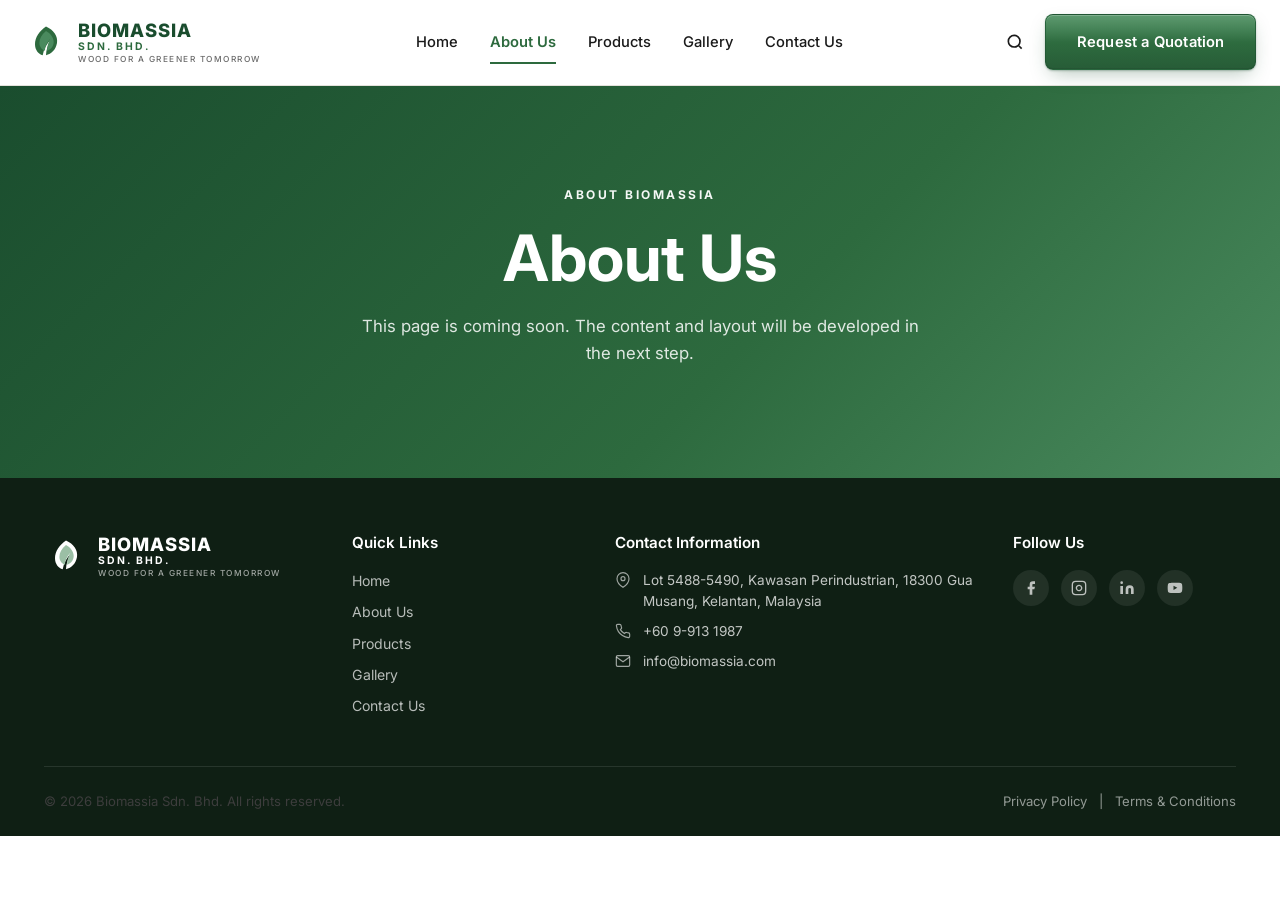
==== about.html @ c0333627 "Snapshot before Timbersol-style home page rebuild" ====
<!DOCTYPE html>
<html lang="en">
<head>
    <meta charset="UTF-8">
    <meta name="viewport" content="width=device-width, initial-scale=1.0">
    <title>About Us — Biomassia Sdn. Bhd.</title>
    <link rel="preconnect" href="https://fonts.googleapis.com">
    <link rel="preconnect" href="https://fonts.gstatic.com" crossorigin>
    <link href="https://fonts.googleapis.com/css2?family=Inter:wght@400;500;600;700&family=Caveat:wght@600;700&display=swap" rel="stylesheet">
    <link rel="stylesheet" href="css/styles.css">
</head>
<body>

    <header class="site-header" id="siteHeader">
        <div class="nav-wrap">
            <a href="index.html" class="brand" aria-label="Biomassia home">
                <span class="brand-mark" aria-hidden="true">
                    <svg viewBox="0 0 40 40" fill="none" xmlns="http://www.w3.org/2000/svg">
                        <path d="M20 6c-6 4-10 10-10 16 0 5 3 9 7 10 1-6 4-11 8-15-3 5-5 10-5 15 5-1 9-5 10-11 1-6-3-12-10-15z" fill="#2d6a3e"/>
                        <path d="M20 10c-4 3-6 7-6 11 0 3 2 6 5 7 0-4 2-8 5-11-2 3-3 7-3 11 3-1 6-4 6-8 0-4-3-8-7-10z" fill="#4a8a5e"/>
                    </svg>
                </span>
                <span class="brand-text">
                    <span class="brand-name">BIOMASSIA</span>
                    <span class="brand-sub">SDN. BHD.</span>
                    <span class="brand-tag">WOOD FOR A GREENER TOMORROW</span>
                </span>
            </a>
            <nav class="nav-menu" id="navMenu" aria-label="Primary">
                <a href="index.html" class="nav-link">Home</a>
                <a href="about.html" class="nav-link active">About Us</a>
                <a href="products.html" class="nav-link">Products</a>
                <a href="gallery.html" class="nav-link">Gallery</a>
                <a href="contact.html" class="nav-link">Contact Us</a>
            </nav>
            <div class="nav-actions">
                <button class="icon-btn" aria-label="Search">
                    <svg viewBox="0 0 24 24" fill="none" stroke="currentColor" stroke-width="2">
                        <circle cx="11" cy="11" r="7"></circle><path d="M20 20l-3.5-3.5"></path>
                    </svg>
                </button>
                <a href="contact.html" class="btn btn-primary">Request a Quotation</a>
                <button class="nav-toggle" id="navToggle" aria-label="Open menu">
                    <span></span><span></span><span></span>
                </button>
            </div>
        </div>
    </header>

    <section class="placeholder-hero">
        <div class="container">
            <span class="eyebrow light">ABOUT BIOMASSIA</span>
            <h1>About Us</h1>
            <p>This page is coming soon. The content and layout will be developed in the next step.</p>
        </div>
    </section>

    <footer class="site-footer">
        <div class="container">
            <div class="footer-grid">
                <div class="footer-brand">
                    <div class="brand">
                        <span class="brand-mark" aria-hidden="true">
                            <svg viewBox="0 0 40 40" fill="none">
                                <path d="M20 6c-6 4-10 10-10 16 0 5 3 9 7 10 1-6 4-11 8-15-3 5-5 10-5 15 5-1 9-5 10-11 1-6-3-12-10-15z" fill="#ffffff"/>
                                <path d="M20 10c-4 3-6 7-6 11 0 3 2 6 5 7 0-4 2-8 5-11-2 3-3 7-3 11 3-1 6-4 6-8 0-4-3-8-7-10z" fill="#9bbfa5"/>
                            </svg>
                        </span>
                        <span class="brand-text">
                            <span class="brand-name">BIOMASSIA</span>
                            <span class="brand-sub">SDN. BHD.</span>
                            <span class="brand-tag">WOOD FOR A GREENER TOMORROW</span>
                        </span>
                    </div>
                </div>
                <div class="footer-col">
                    <h4>Quick Links</h4>
                    <ul>
                        <li><a href="index.html">Home</a></li>
                        <li><a href="about.html">About Us</a></li>
                        <li><a href="products.html">Products</a></li>
                        <li><a href="gallery.html">Gallery</a></li>
                        <li><a href="contact.html">Contact Us</a></li>
                    </ul>
                </div>
                <div class="footer-col">
                    <h4>Contact Information</h4>
                    <ul class="contact-list">
                        <li>
                            <svg viewBox="0 0 24 24" fill="none" stroke="currentColor" stroke-width="1.75"><path d="M21 10c0 7-9 13-9 13s-9-6-9-13a9 9 0 0118 0z"/><circle cx="12" cy="10" r="3"/></svg>
                            <span>Lot 5488-5490, Kawasan Perindustrian, 18300 Gua Musang, Kelantan, Malaysia</span>
                        </li>
                        <li>
                            <svg viewBox="0 0 24 24" fill="none" stroke="currentColor" stroke-width="1.75"><path d="M22 16.92v3a2 2 0 01-2.18 2 19.79 19.79 0 01-8.63-3.07 19.5 19.5 0 01-6-6 19.79 19.79 0 01-3.07-8.67A2 2 0 014.11 2h3a2 2 0 012 1.72c.127.96.361 1.903.7 2.81a2 2 0 01-.45 2.11L8.09 9.91a16 16 0 006 6l1.27-1.27a2 2 0 012.11-.45c.907.339 1.85.573 2.81.7A2 2 0 0122 16.92z"/></svg>
                            <span>+60 9-913 1987</span>
                        </li>
                        <li>
                            <svg viewBox="0 0 24 24" fill="none" stroke="currentColor" stroke-width="1.75"><path d="M4 4h16c1.1 0 2 .9 2 2v12c0 1.1-.9 2-2 2H4c-1.1 0-2-.9-2-2V6c0-1.1.9-2 2-2z"/><polyline points="22,6 12,13 2,6"/></svg>
                            <span>info@biomassia.com</span>
                        </li>
                    </ul>
                </div>
                <div class="footer-col">
                    <h4>Follow Us</h4>
                    <div class="social-row">
                        <a href="#" class="social-link" aria-label="Facebook"><svg viewBox="0 0 24 24" fill="currentColor"><path d="M18 2h-3a5 5 0 00-5 5v3H7v4h3v8h4v-8h3l1-4h-4V7a1 1 0 011-1h3V2z"/></svg></a>
                        <a href="#" class="social-link" aria-label="Instagram"><svg viewBox="0 0 24 24" fill="none" stroke="currentColor" stroke-width="2"><rect x="2" y="2" width="20" height="20" rx="5"/><path d="M16 11.37A4 4 0 1112.63 8 4 4 0 0116 11.37z"/><line x1="17.5" y1="6.5" x2="17.51" y2="6.5"/></svg></a>
                        <a href="#" class="social-link" aria-label="LinkedIn"><svg viewBox="0 0 24 24" fill="currentColor"><path d="M16 8a6 6 0 016 6v7h-4v-7a2 2 0 00-4 0v7h-4v-7a6 6 0 016-6zM2 9h4v12H2zM4 2a2 2 0 11-.001 4.001A2 2 0 014 2z"/></svg></a>
                        <a href="#" class="social-link" aria-label="YouTube"><svg viewBox="0 0 24 24" fill="currentColor"><path d="M22.54 6.42a2.78 2.78 0 00-1.94-2C18.88 4 12 4 12 4s-6.88 0-8.6.46a2.78 2.78 0 00-1.94 2A29 29 0 001 11.75a29 29 0 00.46 5.33A2.78 2.78 0 003.4 19c1.72.46 8.6.46 8.6.46s6.88 0 8.6-.46a2.78 2.78 0 001.94-2 29 29 0 00.46-5.25 29 29 0 00-.46-5.33zM9.75 15.02V8.48l5.75 3.27-5.75 3.27z"/></svg></a>
                    </div>
                </div>
            </div>
            <div class="footer-bottom">
                <p>&copy; 2026 Biomassia Sdn. Bhd. All rights reserved.</p>
                <div class="footer-legal">
                    <a href="#">Privacy Policy</a><span>|</span><a href="#">Terms &amp; Conditions</a>
                </div>
            </div>
        </div>
    </footer>

    <script src="js/script.js"></script>
</body>
</html>
---- css/styles.css ----
/* ================================================================
   BIOMASSIA SDN. BHD. — Website Stylesheet
   Based on the approved Home Page design
   ================================================================ */

*, *::before, *::after { box-sizing: border-box; margin: 0; padding: 0; }

:root {
    --green-dark: #1a4d2e;
    --green-mid: #2d6a3e;
    --green-light: #4a8a5e;
    --green-pale: #e8f0ea;
    --footer-bg: #0f1f14;
    --text-dark: #1a1a1a;
    --text-mid: #3d3d3d;
    --text-light: #6b6b6b;
    --bg-white: #ffffff;
    --bg-cream: #faf9f5;
    --border: #e4e2dc;

    --font-sans: 'Inter', -apple-system, BlinkMacSystemFont, 'Segoe UI', Roboto, sans-serif;
    --font-script: 'Caveat', cursive;

    --shadow-sm: 0 2px 10px rgba(0, 0, 0, 0.04);
    --shadow-md: 0 10px 30px rgba(0, 0, 0, 0.08);
    --shadow-lg: 0 20px 50px rgba(0, 0, 0, 0.15);

    --radius: 6px;
    --radius-lg: 12px;

    --t: 0.28s cubic-bezier(0.4, 0, 0.2, 1);
}

html { scroll-behavior: smooth; }

body {
    font-family: var(--font-sans);
    font-size: 15.5px;
    line-height: 1.6;
    color: var(--text-dark);
    background: var(--bg-white);
    -webkit-font-smoothing: antialiased;
    -moz-osx-font-smoothing: grayscale;
}

h1, h2, h3, h4, h5, h6 { line-height: 1.2; font-weight: 700; color: var(--text-dark); }
h1 { font-size: clamp(2.5rem, 5.5vw, 4rem); }
h2 { font-size: clamp(1.85rem, 3.2vw, 2.5rem); }
h3 { font-size: 1.15rem; }
h4 { font-size: 1rem; }

p { color: var(--text-mid); }
a { color: var(--green-mid); text-decoration: none; transition: color var(--t); }
a:hover { color: var(--green-dark); }

ul { list-style: none; }

.container {
    width: 100%;
    max-width: 1240px;
    margin: 0 auto;
    padding: 0 1.5rem;
}

/* ---------- Eyebrow / small label ---------- */
.eyebrow {
    display: inline-block;
    font-size: 0.75rem;
    font-weight: 700;
    letter-spacing: 2.5px;
    text-transform: uppercase;
    color: var(--green-mid);
    margin-bottom: 1rem;
}
.eyebrow.light { color: rgba(255, 255, 255, 0.95); }

/* ---------- Buttons (Premium) ---------- */
.btn {
    position: relative;
    display: inline-flex;
    align-items: center;
    justify-content: center;
    gap: 0.55rem;
    padding: 0.95rem 1.9rem;
    border-radius: 8px;
    font-family: inherit;
    font-size: 0.92rem;
    font-weight: 600;
    letter-spacing: 0.2px;
    text-decoration: none;
    cursor: pointer;
    border: 1px solid transparent;
    white-space: nowrap;
    overflow: hidden;
    isolation: isolate;
    transition:
        transform 0.25s cubic-bezier(0.4, 0, 0.2, 1),
        box-shadow 0.25s cubic-bezier(0.4, 0, 0.2, 1),
        background 0.25s cubic-bezier(0.4, 0, 0.2, 1),
        border-color 0.25s cubic-bezier(0.4, 0, 0.2, 1),
        color 0.25s cubic-bezier(0.4, 0, 0.2, 1);
}
/* Subtle gloss overlay on top half */
.btn::before {
    content: '';
    position: absolute;
    inset: 0 0 50% 0;
    background: linear-gradient(180deg, rgba(255, 255, 255, 0.18), rgba(255, 255, 255, 0));
    pointer-events: none;
    opacity: 1;
    transition: opacity 0.25s ease;
    z-index: 0;
}
.btn > * { position: relative; z-index: 1; }

/* Primary (filled green) */
.btn-primary {
    background: linear-gradient(180deg, #3a8450 0%, #2d6a3e 55%, #275c37 100%);
    color: #fff;
    border-color: rgba(26, 77, 46, 0.5);
    box-shadow:
        0 1px 2px rgba(26, 77, 46, 0.3),
        0 8px 20px -6px rgba(26, 77, 46, 0.35),
        inset 0 1px 0 rgba(255, 255, 255, 0.22),
        inset 0 -1px 0 rgba(0, 0, 0, 0.08);
}
.btn-primary:hover {
    color: #fff;
    background: linear-gradient(180deg, #43955c 0%, #357848 55%, #2d6a3e 100%);
    transform: translateY(-2px);
    box-shadow:
        0 2px 4px rgba(26, 77, 46, 0.3),
        0 14px 28px -6px rgba(26, 77, 46, 0.45),
        inset 0 1px 0 rgba(255, 255, 255, 0.28),
        inset 0 -1px 0 rgba(0, 0, 0, 0.08);
}
.btn-primary:active {
    transform: translateY(0);
    box-shadow:
        0 1px 2px rgba(26, 77, 46, 0.3),
        0 4px 10px -2px rgba(26, 77, 46, 0.35),
        inset 0 1px 0 rgba(255, 255, 255, 0.18),
        inset 0 -1px 0 rgba(0, 0, 0, 0.1);
}

/* Outline on dark backgrounds */
.btn-outline-light {
    background: rgba(255, 255, 255, 0.06);
    color: #fff;
    border-color: rgba(255, 255, 255, 0.55);
    backdrop-filter: blur(6px);
    -webkit-backdrop-filter: blur(6px);
    box-shadow:
        0 1px 2px rgba(0, 0, 0, 0.2),
        inset 0 1px 0 rgba(255, 255, 255, 0.12);
}
.btn-outline-light::before { opacity: 0; }
.btn-outline-light:hover {
    background: #fff;
    color: var(--green-dark);
    border-color: #fff;
    transform: translateY(-2px);
    box-shadow:
        0 2px 4px rgba(0, 0, 0, 0.15),
        0 14px 28px -6px rgba(0, 0, 0, 0.3);
}
.btn-outline-light:active {
    transform: translateY(0);
    box-shadow:
        0 1px 2px rgba(0, 0, 0, 0.15),
        0 4px 10px -2px rgba(0, 0, 0, 0.2);
}

/* Crisp outline on dark imagery — fills white on hover.
   No backdrop-filter: it is costly to composite over playing video. */
.btn-line {
    background: transparent;
    color: #fff;
    border-color: rgba(255, 255, 255, 0.7);
}
.btn-line::before { opacity: 0; }
.btn-line:hover {
    background: #fff;
    color: var(--green-dark);
    border-color: #fff;
    transform: translateY(-2px);
}
.btn-line:active {
    transform: translateY(0);
}

/* Arrow modifier */
.btn-arrow span {
    display: inline-block;
    transition: transform 0.25s cubic-bezier(0.4, 0, 0.2, 1);
}
.btn-arrow:hover span { transform: translateX(4px); }

.link-arrow {
    display: inline-flex;
    align-items: center;
    gap: 0.4rem;
    color: var(--green-mid);
    font-weight: 600;
    font-size: 0.9rem;
    margin-top: 0.75rem;
}
.link-arrow span { transition: transform var(--t); }
.link-arrow:hover span { transform: translateX(3px); }

/* ================================================================
   STICKY NAVIGATION
   ================================================================ */
.site-header {
    position: sticky;
    top: 0;
    z-index: 100;
    background: #fff;
    border-bottom: 1px solid var(--border);
}
.site-header.scrolled { box-shadow: 0 4px 20px rgba(0, 0, 0, 0.06); }
.nav-wrap {
    max-width: 1340px;
    margin: 0 auto;
    padding: 0.9rem 1.5rem;
    display: flex;
    align-items: center;
    gap: 2rem;
}

/* Brand / Logo */
.brand {
    display: flex;
    align-items: center;
    gap: 0.65rem;
    text-decoration: none;
}
.brand-mark {
    width: 44px;
    height: 44px;
    display: inline-flex;
    align-items: center;
    justify-content: center;
    flex-shrink: 0;
}
.brand-mark svg { width: 100%; height: 100%; }
.brand-text {
    display: flex;
    flex-direction: column;
    line-height: 1;
}
.brand-name {
    font-weight: 800;
    font-size: 1.15rem;
    letter-spacing: 1px;
    color: var(--green-dark);
}
.brand-sub {
    font-weight: 700;
    font-size: 0.65rem;
    letter-spacing: 2px;
    color: var(--green-mid);
    margin-top: 2px;
}
.brand-tag {
    font-weight: 500;
    font-size: 0.52rem;
    letter-spacing: 1.5px;
    color: var(--text-light);
    margin-top: 3px;
    text-transform: uppercase;
}

/* Nav menu */
.nav-menu {
    display: flex;
    gap: 2rem;
    margin: 0 auto;
}
.nav-link {
    position: relative;
    color: var(--text-dark);
    font-size: 0.92rem;
    font-weight: 500;
    padding: 0.5rem 0;
    transition: color var(--t);
}
.nav-link:hover { color: var(--green-mid); }
.nav-link.active { color: var(--green-mid); font-weight: 600; }
.nav-link.active::after {
    content: '';
    position: absolute;
    left: 0; right: 0;
    bottom: -2px;
    height: 2px;
    background: var(--green-mid);
}

/* Nav actions */
.nav-actions {
    display: flex;
    align-items: center;
    gap: 0.75rem;
}
.icon-btn {
    background: none;
    border: none;
    width: 36px;
    height: 36px;
    display: inline-flex;
    align-items: center;
    justify-content: center;
    color: var(--text-dark);
    cursor: pointer;
    border-radius: 50%;
    transition: background var(--t);
}
.icon-btn svg { width: 20px; height: 20px; }
.icon-btn:hover { background: var(--bg-cream); }

.nav-toggle {
    display: none;
    flex-direction: column;
    gap: 5px;
    background: none;
    border: none;
    cursor: pointer;
    padding: 0.5rem;
}
.nav-toggle span {
    display: block;
    width: 22px;
    height: 2px;
    background: var(--text-dark);
    transition: all var(--t);
}

/* ================================================================
   OVERLAY NAV (home only)
   Transparent over the hero, turning solid once scrolled past it.
   Scoped to .home so the stub pages keep the standard white bar.
   ================================================================ */
.home .site-header {
    position: fixed;
    left: 0;
    right: 0;
    background: transparent;
    border-bottom-color: transparent;
    transition: background var(--t), border-color var(--t), box-shadow var(--t);
}
.home .site-header.scrolled {
    background: #fff;
    border-bottom-color: var(--border);
}

/* The hero's own overlay only darkens its left edge, so the nav needs its
   own scrim to stay legible over bright footage on the right. */
.home .site-header::before {
    content: '';
    position: absolute;
    inset: 0;
    background: linear-gradient(180deg, rgba(8, 20, 12, 0.62), rgba(8, 20, 12, 0));
    transition: opacity var(--t);
    pointer-events: none;
}
.home .site-header.scrolled::before { opacity: 0; }
.home .nav-wrap { position: relative; z-index: 1; }

.home .site-header:not(.scrolled) .nav-link,
.home .site-header:not(.scrolled) .icon-btn,
.home .site-header:not(.scrolled) .brand-name {
    color: #fff;
}
.home .site-header:not(.scrolled) .brand-sub { color: rgba(255, 255, 255, 0.85); }
.home .site-header:not(.scrolled) .brand-tag { color: rgba(255, 255, 255, 0.65); }
.home .site-header:not(.scrolled) .nav-link:hover { color: rgba(255, 255, 255, 0.72); }
.home .site-header:not(.scrolled) .nav-link.active::after { background: #fff; }
.home .site-header:not(.scrolled) .icon-btn:hover { background: rgba(255, 255, 255, 0.14); }
.home .site-header:not(.scrolled) .nav-toggle span { background: #fff; }

/* CSS fill beats the SVG's own fill attribute, keeping the two-tone mark */
.home .site-header:not(.scrolled) .brand-mark svg path:first-child { fill: #fff; }
.home .site-header:not(.scrolled) .brand-mark svg path:last-child  { fill: rgba(255, 255, 255, 0.55); }

/* ================================================================
   HERO
   ================================================================ */
.hero {
    position: relative;
    min-height: 560px;
    display: flex;
    align-items: center;
    overflow: hidden;
    color: #fff;
}
.hero-bg-stack {
    position: absolute;
    inset: 0;
}
.hero-bg {
    position: absolute;
    inset: 0;
    background-size: cover;
    background-position: center;
    background-repeat: no-repeat;
    opacity: 0;
    transition: opacity 0.8s ease;
}
.hero-bg.active {
    opacity: 1;
}
.hero-video {
    position: absolute;
    inset: 0;
    width: 100%;
    height: 100%;
    object-fit: cover;
    pointer-events: none;
}
.hero-overlay {
    position: absolute;
    inset: 0;
    background: linear-gradient(90deg,
        rgba(10, 25, 15, 0.72) 0%,
        rgba(10, 25, 15, 0.45) 40%,
        rgba(10, 25, 15, 0.15) 80%,
        rgba(10, 25, 15, 0.05) 100%);
}
.hero-inner {
    position: relative;
    z-index: 2;
    max-width: 1240px;
    margin: 0 auto;
    padding: 4.5rem 1.5rem 5rem;
    width: 100%;
}

/* Taller, full-bleed hero now that the nav floats over it */
.home .hero { min-height: 88vh; }
.home .hero-inner { padding-top: 8rem; }

/* Slide stack */
.hero-slides {
    position: relative;
    min-height: 380px;
}
.hero-slide {
    position: absolute;
    top: 0;
    left: 0;
    width: 100%;
    opacity: 0;
    visibility: hidden;
    transform: translateY(10px);
    transition: opacity 0.55s ease, transform 0.55s ease, visibility 0s linear 0.55s;
    pointer-events: none;
}
.hero-slide.active {
    opacity: 1;
    visibility: visible;
    transform: translateY(0);
    transition: opacity 0.55s ease, transform 0.55s ease, visibility 0s;
    pointer-events: auto;
}

.hero-title {
    color: #fff;
    font-weight: 700;
    margin: 0.5rem 0 1.25rem;
    letter-spacing: -0.5px;
}
.hero-sub {
    font-size: 1.05rem;
    color: rgba(255, 255, 255, 0.9);
    max-width: 480px;
    margin-bottom: 2rem;
    line-height: 1.5;
}
.hero-dots {
    position: relative;
    z-index: 3;
    display: flex;
    gap: 0.5rem;
    margin-top: 2rem;
}
.hero-dots .dot {
    width: 24px;
    height: 4px;
    border: none;
    background: rgba(255, 255, 255, 0.4);
    border-radius: 2px;
    cursor: pointer;
    transition: background var(--t), width var(--t);
    padding: 0;
}
.hero-dots .dot:hover { background: rgba(255, 255, 255, 0.7); }
.hero-dots .dot.active { background: #fff; width: 32px; }

/* ================================================================
   VISION / MISSION / VALUES
   ================================================================ */
.vmv-section {
    padding: 4.5rem 0 4.5rem;
    background: #fff;
    overflow: hidden; /* contains the reveal-right transform before it settles */
}
.vmv-head {
    max-width: 860px;
    margin: 0 auto 3rem;
    text-align: center;
}
.eyebrow-dot::before {
    content: '';
    display: inline-block;
    width: 7px;
    height: 7px;
    border-radius: 50%;
    background: var(--green-mid);
    margin-right: 0.55rem;
    vertical-align: middle;
}
.vmv-head h2 {
    font-size: clamp(1.1rem, 1.9vw, 1.5rem);
    line-height: 1.45;
}
/* Second clause carries the same size but drops back in weight and colour */
.vmv-head h2 span {
    font-weight: 500;
    color: var(--text-light);
}

.vmv-body {
    display: grid;
    grid-template-columns: 1fr 1fr;
    gap: 3.5rem;
    align-items: center;
}

.vmv-visual { position: relative; }
.vmv-photo {
    aspect-ratio: 4 / 3;
    border-radius: 16px;
    background-image: url('../images/PartnerHero.webp');
    /* Source is a 3:1 panorama; `cover` in a 4:3 frame shows its full height,
       leaving the subjects small and the floor under the callout. Zooming past
       cover crops the dead floor and brings the group up. */
    background-size: auto 138%;
    background-position: 47% 20%;
    background-repeat: no-repeat;
}
.vmv-callout {
    position: absolute;
    left: 1.5rem;
    bottom: 1.5rem;
    width: 62%;
    background: #fff;
    border-radius: 12px;
    padding: 1.1rem 1.3rem;
    box-shadow: var(--shadow-md);
}
.vmv-callout h4 {
    font-size: 0.95rem;
    font-weight: 700;
    letter-spacing: 0.4px;
    text-transform: uppercase;
    margin-bottom: 0.35rem;
}
.vmv-callout p {
    font-size: 0.85rem;
    color: var(--text-light);
    line-height: 1.55;
    margin: 0;
}

.vmv-block {
    border-left: 3px solid var(--green-mid);
    padding-left: 1.25rem;
    margin-bottom: 1.75rem;
}
.vmv-block h3 {
    font-size: 0.95rem;
    font-weight: 700;
    letter-spacing: 0.6px;
    text-transform: uppercase;
    margin-bottom: 0.5rem;
}
.vmv-block p {
    font-size: 0.92rem;
    color: var(--text-light);
    line-height: 1.65;
    margin: 0;
}

.vmv-checks {
    display: grid;
    gap: 0.85rem;
    margin: 1.75rem 0 2rem;
}
.vmv-checks li {
    display: flex;
    align-items: center;
    gap: 0.75rem;
    font-size: 0.95rem;
    color: var(--text-mid);
}
.vmv-checks svg {
    width: 20px;
    height: 20px;
    flex-shrink: 0;
    color: var(--green-mid);
}

/* ================================================================
   INDUSTRY PRESENCE (horizontal carousel)
   Markup currently unused — retained so the section can be dropped
   back in elsewhere without rebuilding it.
   ================================================================ */
.industry-section {
    padding: 3.5rem 0 3rem;
    background: var(--bg-cream);
}
.industry-head {
    display: flex;
    align-items: flex-start;
    gap: 3rem;
    margin-bottom: 2.25rem;
}
.industry-head h2 {
    display: flex;
    align-items: center;
    gap: 1rem;
    flex-shrink: 0;
}
.industry-head h2::before {
    content: '';
    width: 42px;
    height: 3px;
    background: var(--green-mid);
    flex-shrink: 0;
}
.industry-head p {
    font-size: 0.95rem;
    line-height: 1.6;
    max-width: 380px;
    padding-top: 0.4rem;
}

.industry-track {
    display: flex;
    gap: 1.25rem;
    overflow-x: auto;
    scroll-snap-type: x proximity;
    scroll-behavior: smooth;
    scrollbar-width: none;
    -ms-overflow-style: none;
    padding-bottom: 0.25rem;
}
.industry-track::-webkit-scrollbar { display: none; }

.icard {
    position: relative;
    flex: 0 0 calc((100% - 3 * 1.25rem) / 4);
    aspect-ratio: 9 / 10;
    border-radius: 16px;
    overflow: hidden;
    scroll-snap-align: start;
    text-decoration: none;
    background-size: cover;
    background-position: center;
    background-repeat: no-repeat;
}
/* Scrim keeps the label readable whatever the photo does underneath */
.icard::after {
    content: '';
    position: absolute;
    inset: auto 0 0 0;
    height: 45%;
    background: linear-gradient(180deg, rgba(10, 25, 15, 0), rgba(10, 25, 15, 0.82));
}
.icard-label {
    position: absolute;
    left: 1rem;
    right: 1rem;
    bottom: 1.35rem;
    z-index: 1;
    text-align: center;
    color: #fff;
    font-size: 1.05rem;
    font-weight: 700;
    letter-spacing: -0.2px;
}
.icard img { display: none; }
.icard::before {
    content: '';
    position: absolute;
    inset: 0;
    background: rgba(10, 25, 15, 0);
    transition: background var(--t);
    z-index: 1;
}
.icard:hover::before { background: rgba(10, 25, 15, 0.18); }

.industry-nav {
    display: flex;
    justify-content: flex-end;
    gap: 0.6rem;
    margin-top: 1.5rem;
}
.inav-btn {
    width: 46px;
    height: 42px;
    display: inline-flex;
    align-items: center;
    justify-content: center;
    border: none;
    border-radius: var(--radius);
    background: var(--green-mid);
    color: #fff;
    cursor: pointer;
    transition: background var(--t), opacity var(--t);
}
.inav-btn svg { width: 20px; height: 20px; }
.inav-btn:hover:not(:disabled) { background: var(--green-dark); }
.inav-btn:disabled {
    background: #dcdad3;
    color: var(--text-light);
    cursor: default;
}

/* ================================================================
   PRODUCTS
   ================================================================ */
.products-section {
    padding: 4rem 0 5rem;
    background: #fff;
}
.products-head {
    max-width: 620px;
    margin-bottom: 2.75rem;
}
.products-head h2 { margin-bottom: 1rem; }
.products-head p {
    font-size: 0.95rem;
    line-height: 1.7;
}

.product-grid {
    display: grid;
    grid-template-columns: repeat(3, 1fr);
    gap: 1.25rem;
}
.pcard {
    display: flex;
    flex-direction: column;
    min-height: 310px;
    background: var(--bg-cream);
    border-radius: var(--radius-lg);
    overflow: hidden;
    text-decoration: none;
    transition: transform var(--t), box-shadow var(--t);
}
.pcard:hover {
    transform: translateY(-4px);
    box-shadow: var(--shadow-md);
}
.pcard-media {
    flex: 1;
    background-size: cover;
    background-position: center;
    background-repeat: no-repeat;
}
.pcard-label {
    padding: 1.15rem 1.35rem;
    font-size: 1.05rem;
    font-weight: 600;
    color: var(--text-dark);
}

.pcard-plywood .pcard-media { background-image: url('../images/plywood.webp'); }
.pcard-timber  .pcard-media { background-image: url('../images/timber.webp'); }
.pcard-pellets .pcard-media { background-image: url('../images/pellets.webp'); }

/* Awaiting photography — flat tint reads as deliberate beside the photo tiles */
.pcard-tint { background: var(--green-pale); }
.pcard-tint .pcard-media {
    display: flex;
    align-items: center;
    justify-content: center;
    color: var(--green-mid);
    opacity: 0.7;
}
.pcard-tint .pcard-media svg { width: 54px; height: 54px; }

.pcard-cta {
    position: relative;
    background: var(--green-mid);
}
.pcard-cta .pcard-label { color: #fff; }
.pcard-cta .pcard-arrow {
    position: absolute;
    top: 1.35rem;
    right: 1.35rem;
    width: 30px;
    height: 30px;
    color: #fff;
    transition: transform var(--t);
}
.pcard-cta:hover { background: var(--green-dark); }
.pcard-cta:hover .pcard-arrow { transform: translate(4px, -4px); }

/* ================================================================
   ABOUT
   ================================================================ */
.about-section {
    background: var(--bg-white);
    overflow: hidden;
}
.about-grid {
    display: grid;
    grid-template-columns: 1fr 1.2fr;
    min-height: 480px;
}
.about-image {
    position: relative;
    overflow: hidden;
    min-height: 440px;
}
.about-image-bg {
    position: absolute;
    inset: 0;
    background-image: url('../images/plantationview.jpg');
    background-size: cover;
    background-position: center;
    background-repeat: no-repeat;
}
.about-image-overlay {
    position: absolute;
    inset: 0;
    background:
        linear-gradient(180deg, rgba(10, 30, 15, 0) 40%, rgba(10, 30, 15, 0.65) 100%),
        linear-gradient(135deg, rgba(10, 30, 15, 0.15) 0%, transparent 50%);
}
.about-script {
    position: absolute;
    bottom: 2rem;
    left: 2rem;
    right: 2rem;
    display: flex;
    flex-direction: column;
    gap: 0.25rem;
    z-index: 2;
    font-family: var(--font-script);
    color: #fff;
    text-shadow: 0 2px 10px rgba(0, 0, 0, 0.4);
}
.about-script span {
    font-size: clamp(1.6rem, 3vw, 2.3rem);
    font-weight: 600;
    line-height: 1.1;
}

.about-content {
    position: relative;
    padding: 4rem 3rem 4rem 4rem;
    display: flex;
    flex-direction: column;
    justify-content: center;
    overflow: hidden;
    isolation: isolate;
}
.about-content::before {
    content: '';
    position: absolute;
    top: 50%;
    right: -80px;
    width: 520px;
    height: 620px;
    transform: translateY(-50%);
    background-image: url('../images/leaf-decor.svg');
    background-size: contain;
    background-position: center right;
    background-repeat: no-repeat;
    pointer-events: none;
    z-index: -1;
}
.about-content h2 { margin-bottom: 1.25rem; }
.about-content > p {
    font-size: 0.95rem;
    line-height: 1.7;
    margin-bottom: 1.75rem;
    max-width: 540px;
}
.about-content .btn { align-self: flex-start; }

.about-pillars {
    display: flex;
    flex-direction: column;
    gap: 1.5rem;
    margin-top: 2.5rem;
    max-width: 540px;
}
.pillar {
    display: flex;
    gap: 1rem;
    align-items: flex-start;
}
.pillar-icon {
    width: 32px;
    height: 32px;
    flex-shrink: 0;
    margin-top: 2px;
}
.pillar-icon svg { width: 100%; height: 100%; }
.pillar h4 {
    font-size: 1rem;
    font-weight: 700;
    margin-bottom: 0.25rem;
}
.pillar p {
    font-size: 0.85rem;
    color: var(--text-light);
    line-height: 1.5;
    margin: 0;
}

/* ================================================================
   SUSTAINABILITY
   ================================================================ */
.sustain-section {
    position: relative;
    padding: 5rem 0;
    color: #fff;
    overflow: hidden;
}
.sustain-bg {
    position: absolute;
    inset: 0;
    background:
        linear-gradient(135deg, #1a3a20 0%, #2d5a3a 45%, #1f4a2a 100%);
}
.sustain-bg::before {
    content: '';
    position: absolute;
    inset: 0;
    background:
        radial-gradient(ellipse at 50% 70%, rgba(100, 180, 110, 0.3) 0%, transparent 55%),
        repeating-linear-gradient(45deg,
            rgba(30, 70, 40, 0.3) 0 20px,
            rgba(20, 50, 28, 0.4) 20px 60px);
    opacity: 0.9;
}
.sustain-overlay {
    position: absolute;
    inset: 0;
    background: linear-gradient(90deg, rgba(10, 30, 15, 0.65) 0%, rgba(10, 30, 15, 0.3) 100%);
}
.sustain-inner {
    position: relative;
    z-index: 2;
    display: grid;
    grid-template-columns: 1.5fr 1fr;
    gap: 3rem;
    align-items: center;
}
.sustain-text h2 { color: #fff; margin-bottom: 1rem; }
.sustain-text p {
    color: rgba(255, 255, 255, 0.9);
    margin-bottom: 1.75rem;
    max-width: 560px;
    font-size: 0.98rem;
    line-height: 1.6;
}
.sustain-pillars {
    display: grid;
    grid-template-columns: repeat(3, 1fr);
    gap: 1.5rem;
    text-align: center;
}
.sustain-item {
    display: flex;
    flex-direction: column;
    align-items: center;
    gap: 0.6rem;
}
.sustain-icon {
    width: 48px;
    height: 48px;
}
.sustain-icon svg { width: 100%; height: 100%; }
.sustain-item h4 {
    font-size: 0.9rem;
    font-weight: 600;
    color: #fff;
    line-height: 1.25;
}

/* ================================================================
   STATS
   ================================================================ */
.stats-section {
    padding: 3rem 0;
    background: var(--bg-cream);
}
.stats-grid {
    display: grid;
    grid-template-columns: repeat(4, 1fr);
    gap: 1rem;
}
.stat {
    display: flex;
    flex-direction: column;
    align-items: center;
    text-align: center;
    padding: 1rem;
    position: relative;
}
.stat:not(:last-child)::after {
    content: '';
    position: absolute;
    right: 0;
    top: 20%;
    bottom: 20%;
    width: 1px;
    background: var(--border);
}
.stat-icon {
    width: 40px;
    height: 40px;
    margin-bottom: 0.75rem;
}
.stat-icon svg { width: 100%; height: 100%; }
.stat-number {
    font-size: 1.5rem;
    font-weight: 700;
    color: var(--green-dark);
    line-height: 1;
    margin-bottom: 0.35rem;
}
.stat-label {
    font-size: 0.85rem;
    color: var(--text-light);
}

/* ================================================================
   CTA (WORK WITH US)
   ================================================================ */
.cta-section {
    position: relative;
    padding: 4rem 0;
    color: #fff;
    overflow: hidden;
}
.cta-bg {
    position: absolute;
    inset: 0;
    background:
        linear-gradient(135deg, #3d2817 0%, #5a3a20 50%, #4a2f1c 100%);
}
.cta-bg::before {
    content: '';
    position: absolute;
    inset: 0;
    background:
        radial-gradient(circle at 15% 50%, #8b5e35 0%, transparent 25%),
        radial-gradient(circle at 50% 50%, #a07040 0%, transparent 22%),
        radial-gradient(circle at 85% 50%, #6d4a28 0%, transparent 23%),
        radial-gradient(circle at 30% 30%, #7a4f30 0%, transparent 20%),
        radial-gradient(circle at 70% 70%, #946640 0%, transparent 21%);
    background-size: 180px 180px, 160px 160px, 170px 170px, 150px 150px, 155px 155px;
}
.cta-overlay {
    position: absolute;
    inset: 0;
    background: linear-gradient(90deg, rgba(10, 15, 10, 0.72) 0%, rgba(10, 15, 10, 0.5) 100%);
}
.cta-inner {
    position: relative;
    z-index: 2;
    display: grid;
    grid-template-columns: 1.6fr 1fr;
    gap: 3rem;
    align-items: center;
}
.cta-text h2 { color: #fff; margin-bottom: 0.75rem; }
.cta-text p {
    color: rgba(255, 255, 255, 0.85);
    font-size: 0.95rem;
    line-height: 1.6;
}
.cta-actions {
    display: flex;
    flex-direction: column;
    gap: 0.75rem;
    align-items: stretch;
}
.cta-actions .btn { justify-content: center; }

/* ================================================================
   FOOTER
   ================================================================ */
.site-footer {
    background: var(--footer-bg);
    color: rgba(255, 255, 255, 0.75);
    padding: 3.5rem 0 1.5rem;
    font-size: 0.9rem;
}
.footer-grid {
    display: grid;
    grid-template-columns: 1.2fr 1fr 1.6fr 1fr;
    gap: 2.5rem;
    margin-bottom: 2.5rem;
}
.site-footer .brand-name,
.site-footer .brand-sub { color: #fff; }
.site-footer .brand-tag { color: rgba(255, 255, 255, 0.6); }

.footer-col h4 {
    color: #fff;
    font-size: 0.95rem;
    font-weight: 600;
    margin-bottom: 1.1rem;
}
.footer-col ul li {
    margin-bottom: 0.6rem;
    line-height: 1.5;
}
.footer-col a {
    color: rgba(255, 255, 255, 0.7);
    font-size: 0.88rem;
    transition: color var(--t);
}
.footer-col a:hover { color: #fff; }

.contact-list li {
    display: flex;
    gap: 0.7rem;
    align-items: flex-start;
    margin-bottom: 0.8rem;
    font-size: 0.85rem;
    color: rgba(255, 255, 255, 0.75);
    line-height: 1.5;
}
.contact-list svg {
    width: 16px;
    height: 16px;
    flex-shrink: 0;
    margin-top: 2px;
    color: rgba(255, 255, 255, 0.6);
}

.social-row {
    display: flex;
    gap: 0.75rem;
}
.social-link {
    width: 36px;
    height: 36px;
    display: inline-flex;
    align-items: center;
    justify-content: center;
    background: rgba(255, 255, 255, 0.08);
    color: rgba(255, 255, 255, 0.85);
    border-radius: 50%;
    transition: all var(--t);
}
.social-link svg { width: 16px; height: 16px; }
.social-link:hover {
    background: var(--green-mid);
    color: #fff;
    transform: translateY(-2px);
}

.footer-bottom {
    display: flex;
    justify-content: space-between;
    align-items: center;
    padding-top: 1.5rem;
    border-top: 1px solid rgba(255, 255, 255, 0.1);
    font-size: 0.82rem;
    color: rgba(255, 255, 255, 0.55);
}
.footer-legal {
    display: flex;
    gap: 0.75rem;
    align-items: center;
}
.footer-legal a { color: rgba(255, 255, 255, 0.55); font-size: 0.82rem; }
.footer-legal a:hover { color: #fff; }

/* ================================================================
   PLACEHOLDER PAGE HERO (for pages not yet developed)
   ================================================================ */
.placeholder-hero {
    position: relative;
    padding: 6rem 0 7rem;
    text-align: center;
    color: #fff;
    background: linear-gradient(135deg, var(--green-dark) 0%, var(--green-mid) 60%, var(--green-light) 100%);
}
.placeholder-hero h1 {
    color: #fff;
    margin-bottom: 1rem;
}
.placeholder-hero p {
    color: rgba(255, 255, 255, 0.85);
    max-width: 560px;
    margin: 0 auto;
    font-size: 1.05rem;
}

/* ================================================================
   SCROLL REVEAL
   Base state applies only when .js-reveal is on <html>, so the page
   stays fully visible if JavaScript never runs.
   ================================================================ */
.js-reveal .reveal,
.js-reveal .reveal-stagger > * {
    opacity: 0;
    transform: translateY(26px);
    transition:
        opacity 0.7s cubic-bezier(0.22, 0.61, 0.36, 1),
        transform 0.7s cubic-bezier(0.22, 0.61, 0.36, 1);
}

.js-reveal .reveal-left  { transform: translateX(-30px); }
.js-reveal .reveal-right { transform: translateX(30px); }

.js-reveal .reveal.is-visible,
.js-reveal .reveal-stagger.is-visible > * {
    opacity: 1;
    transform: none;
}

.js-reveal .reveal-stagger.is-visible > *:nth-child(1) { transition-delay: 0s; }
.js-reveal .reveal-stagger.is-visible > *:nth-child(2) { transition-delay: 0.09s; }
.js-reveal .reveal-stagger.is-visible > *:nth-child(3) { transition-delay: 0.18s; }
.js-reveal .reveal-stagger.is-visible > *:nth-child(4) { transition-delay: 0.27s; }
.js-reveal .reveal-stagger.is-visible > *:nth-child(5) { transition-delay: 0.36s; }
.js-reveal .reveal-stagger.is-visible > *:nth-child(6) { transition-delay: 0.45s; }

@media (prefers-reduced-motion: reduce) {
    .js-reveal .reveal,
    .js-reveal .reveal-stagger > * {
        opacity: 1;
        transform: none;
        transition: none;
    }
}

/* ================================================================
   RESPONSIVE
   ================================================================ */
@media (max-width: 1100px) {
    .nav-menu { gap: 1.4rem; }
    .brand-tag { display: none; }
}

@media (max-width: 968px) {
    .nav-menu {
        position: fixed;
        top: 72px;
        left: 0;
        right: 0;
        background: #fff;
        flex-direction: column;
        gap: 0;
        padding: 1rem 1.5rem;
        box-shadow: var(--shadow-md);
        border-top: 1px solid var(--border);
        transform: translateY(-150%);
        transition: transform var(--t);
    }
    .nav-menu.active { transform: translateY(0); }

    /* The dropdown has its own white panel, so the overlay nav's white
       link colour would render the items invisible against it. */
    .home .site-header:not(.scrolled) .nav-menu .nav-link { color: var(--text-dark); }
    .home .site-header:not(.scrolled) .nav-menu .nav-link:hover { color: var(--green-mid); }
    .home .site-header:not(.scrolled) .nav-menu .nav-link.active { color: var(--green-mid); }

    .nav-link { padding: 0.85rem 0; border-bottom: 1px solid var(--border); }
    .nav-link:last-child { border-bottom: none; }
    .nav-link.active::after { display: none; }
    .nav-toggle { display: flex; }
    .nav-actions .btn { display: none; }

    .vmv-body { grid-template-columns: 1fr; gap: 2.5rem; }
    /* 62% is too narrow for the copy once the photo is single-column */
    .vmv-callout { width: auto; right: 1.5rem; }

    .industry-head { flex-direction: column; gap: 0.9rem; }
    .industry-head p { padding-top: 0; max-width: 100%; }
    .icard { flex-basis: calc((100% - 1.25rem) / 2); }

    .product-grid { grid-template-columns: repeat(2, 1fr); }
    .products-head p { max-width: 100%; }

    .about-grid { grid-template-columns: 1fr; }
    .about-image { min-height: 320px; }
    .about-content { padding: 3rem 1.5rem; }

    .sustain-inner,
    .cta-inner { grid-template-columns: 1fr; gap: 2.5rem; text-align: left; }
    .cta-actions { flex-direction: row; flex-wrap: wrap; }

    .stats-grid { grid-template-columns: 1fr 1fr; gap: 2rem 0; }
    .stat:nth-child(2)::after { display: none; }

    .footer-grid { grid-template-columns: 1fr 1fr; gap: 2.5rem 1.5rem; }
    .footer-bottom { flex-direction: column; gap: 0.75rem; text-align: center; }
}

@media (max-width: 560px) {
    .nav-wrap { padding: 0.75rem 1rem; gap: 1rem; }
    .brand-sub { display: none; }
    .brand-name { font-size: 1rem; }

    .hero { min-height: 480px; }
    .hero-inner { padding: 3rem 1.5rem; }

    .icard { flex-basis: 78%; }

    .product-grid { grid-template-columns: 1fr; }

    .stats-grid { grid-template-columns: 1fr; }
    .stat::after { display: none !important; }

    .footer-grid { grid-template-columns: 1fr; }

    .cta-actions { flex-direction: column; }
    .cta-actions .btn { width: 100%; }
}
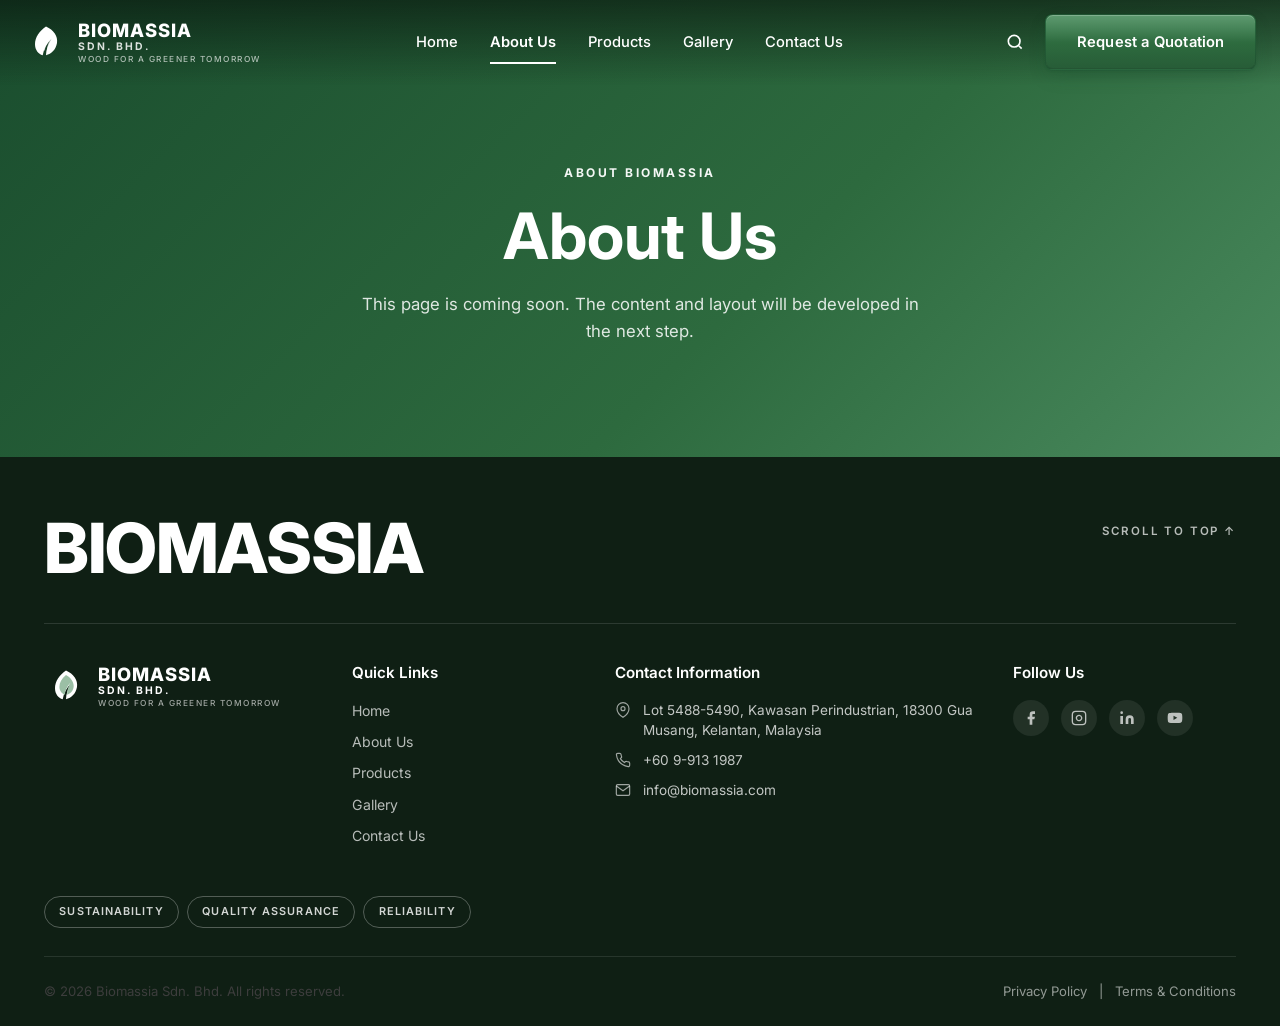
==== commit e36f2f7e: "Finalize landing page; apply overlay nav and footer band site-wide Co-Authored-By: Claude Opus 4.7 <" ====
--- a/about.html
+++ b/about.html
@@ -9,7 +9,7 @@
     <link href="https://fonts.googleapis.com/css2?family=Inter:wght@400;500;600;700&family=Caveat:wght@600;700&display=swap" rel="stylesheet">
     <link rel="stylesheet" href="css/styles.css">
 </head>
-<body>
+<body id="top">
 
     <header class="site-header" id="siteHeader">
         <div class="nav-wrap">
@@ -57,6 +57,11 @@
 
     <footer class="site-footer">
         <div class="container">
+            <div class="footer-display">
+                <span class="display-xl">Biomassia</span>
+                <a href="#top" class="scroll-top">Scroll to top ↑</a>
+            </div>
+
             <div class="footer-grid">
                 <div class="footer-brand">
                     <div class="brand">
@@ -110,6 +115,12 @@
                     </div>
                 </div>
             </div>
+            <div class="pill-row footer-pills">
+                <span class="pill">Sustainability</span>
+                <span class="pill">Quality Assurance</span>
+                <span class="pill">Reliability</span>
+            </div>
+
             <div class="footer-bottom">
                 <p>&copy; 2026 Biomassia Sdn. Bhd. All rights reserved.</p>
                 <div class="footer-legal">
--- a/css/styles.css
+++ b/css/styles.css
@@ -73,6 +73,78 @@
     margin-bottom: 1rem;
 }
 .eyebrow.light { color: rgba(255, 255, 255, 0.95); }
+
+/* ---------- Editorial display type ---------- */
+.display-xl {
+    font-size: clamp(2rem, 5.4vw, 4.4rem);
+    font-weight: 800;
+    line-height: 1.02;
+    letter-spacing: -0.02em;
+    text-transform: uppercase;
+}
+.display-lg {
+    font-size: clamp(1.6rem, 3.4vw, 2.9rem);
+    font-weight: 800;
+    line-height: 1.1;
+    letter-spacing: -0.015em;
+    text-transform: uppercase;
+}
+.kicker {
+    display: block;
+    font-size: 0.72rem;
+    font-weight: 600;
+    letter-spacing: 0.18em;
+    text-transform: uppercase;
+    color: var(--text-light);
+    margin-bottom: 1.25rem;
+}
+.kicker.light { color: rgba(255, 255, 255, 0.65); }
+
+/* ---------- Outlined pill tags ---------- */
+.pill-row {
+    display: flex;
+    flex-wrap: wrap;
+    align-items: center;
+    gap: 0.5rem;
+}
+.pill {
+    display: inline-flex;
+    align-items: center;
+    gap: 0.4rem;
+    padding: 0.4rem 0.9rem;
+    border: 1px solid rgba(255, 255, 255, 0.45);
+    border-radius: 999px;
+    font-size: 0.68rem;
+    font-weight: 600;
+    letter-spacing: 0.1em;
+    text-transform: uppercase;
+    color: #fff;
+    white-space: nowrap;
+}
+.pill-dark {
+    border-color: rgba(26, 77, 46, 0.3);
+    color: var(--green-dark);
+}
+
+/* ---------- Oversized text link ---------- */
+.big-link {
+    display: inline-flex;
+    align-items: center;
+    gap: 0.75rem;
+    font-size: clamp(1.3rem, 2.6vw, 2.1rem);
+    font-weight: 800;
+    letter-spacing: -0.015em;
+    text-transform: uppercase;
+    color: var(--green-dark);
+    line-height: 1.1;
+}
+.big-link svg {
+    width: 0.9em;
+    height: 0.9em;
+    transition: transform var(--t);
+}
+.big-link:hover { color: var(--green-mid); }
+.big-link:hover svg { transform: translate(5px, -5px); }
 
 /* ---------- Buttons (Premium) ---------- */
 .btn {
@@ -340,7 +412,7 @@
    Transparent over the hero, turning solid once scrolled past it.
    Scoped to .home so the stub pages keep the standard white bar.
    ================================================================ */
-.home .site-header {
+.site-header {
     position: fixed;
     left: 0;
     right: 0;
@@ -348,14 +420,14 @@
     border-bottom-color: transparent;
     transition: background var(--t), border-color var(--t), box-shadow var(--t);
 }
-.home .site-header.scrolled {
+.site-header.scrolled {
     background: #fff;
     border-bottom-color: var(--border);
 }
 
 /* The hero's own overlay only darkens its left edge, so the nav needs its
    own scrim to stay legible over bright footage on the right. */
-.home .site-header::before {
+.site-header::before {
     content: '';
     position: absolute;
     inset: 0;
@@ -363,24 +435,24 @@
     transition: opacity var(--t);
     pointer-events: none;
 }
-.home .site-header.scrolled::before { opacity: 0; }
-.home .nav-wrap { position: relative; z-index: 1; }
-
-.home .site-header:not(.scrolled) .nav-link,
-.home .site-header:not(.scrolled) .icon-btn,
-.home .site-header:not(.scrolled) .brand-name {
-    color: #fff;
-}
-.home .site-header:not(.scrolled) .brand-sub { color: rgba(255, 255, 255, 0.85); }
-.home .site-header:not(.scrolled) .brand-tag { color: rgba(255, 255, 255, 0.65); }
-.home .site-header:not(.scrolled) .nav-link:hover { color: rgba(255, 255, 255, 0.72); }
-.home .site-header:not(.scrolled) .nav-link.active::after { background: #fff; }
-.home .site-header:not(.scrolled) .icon-btn:hover { background: rgba(255, 255, 255, 0.14); }
-.home .site-header:not(.scrolled) .nav-toggle span { background: #fff; }
+.site-header.scrolled::before { opacity: 0; }
+.nav-wrap { position: relative; z-index: 1; }
+
+.site-header:not(.scrolled) .nav-link,
+.site-header:not(.scrolled) .icon-btn,
+.site-header:not(.scrolled) .brand-name {
+    color: #fff;
+}
+.site-header:not(.scrolled) .brand-sub { color: rgba(255, 255, 255, 0.85); }
+.site-header:not(.scrolled) .brand-tag { color: rgba(255, 255, 255, 0.65); }
+.site-header:not(.scrolled) .nav-link:hover { color: rgba(255, 255, 255, 0.72); }
+.site-header:not(.scrolled) .nav-link.active::after { background: #fff; }
+.site-header:not(.scrolled) .icon-btn:hover { background: rgba(255, 255, 255, 0.14); }
+.site-header:not(.scrolled) .nav-toggle span { background: #fff; }
 
 /* CSS fill beats the SVG's own fill attribute, keeping the two-tone mark */
-.home .site-header:not(.scrolled) .brand-mark svg path:first-child { fill: #fff; }
-.home .site-header:not(.scrolled) .brand-mark svg path:last-child  { fill: rgba(255, 255, 255, 0.55); }
+.site-header:not(.scrolled) .brand-mark svg path:first-child { fill: #fff; }
+.site-header:not(.scrolled) .brand-mark svg path:last-child  { fill: rgba(255, 255, 255, 0.55); }
 
 /* ================================================================
    HERO
@@ -465,9 +537,58 @@
 
 .hero-title {
     color: #fff;
-    font-weight: 700;
+    font-size: clamp(2.1rem, 5.6vw, 4.6rem);
+    font-weight: 800;
+    line-height: 1.02;
+    letter-spacing: -0.02em;
+    text-transform: uppercase;
     margin: 0.5rem 0 1.25rem;
-    letter-spacing: -0.5px;
+}
+.hero-tags { margin-top: 2rem; }
+
+/* Each headline line sits in its own mask so it can slide up from behind it.
+   The padding/margin pair stops the mask clipping descenders. */
+.hero-title .line {
+    display: block;
+    overflow: hidden;
+    padding-bottom: 0.06em;
+    margin-bottom: -0.06em;
+}
+.hero-title .line > span { display: block; }
+
+/* ---------- Hero entrance (on load) ----------
+   `backwards` fill means each element holds its start state during its delay
+   and returns to its natural state afterwards, so nothing is left overridden.
+   The .hero-anim class is removed once the sequence finishes, otherwise the
+   carousel would replay the entrance on every slide change. */
+@keyframes heroLineUp { from { transform: translateY(105%); } }
+@keyframes heroFadeUp { from { opacity: 0; transform: translateY(18px); } }
+@keyframes heroMediaIn { from { transform: scale(1.07); } }
+
+@media (prefers-reduced-motion: no-preference) {
+    .hero-anim .hero-bg.active {
+        animation: heroMediaIn 1.9s cubic-bezier(0.22, 0.61, 0.36, 1) backwards;
+    }
+    .hero-anim .hero-slide.active .eyebrow {
+        animation: heroFadeUp 0.7s ease-out 0.05s backwards;
+    }
+    .hero-anim .hero-slide.active .hero-title .line > span {
+        animation: heroLineUp 0.95s cubic-bezier(0.22, 0.61, 0.36, 1) backwards;
+    }
+    .hero-anim .hero-slide.active .hero-title .line:nth-child(1) > span { animation-delay: 0.18s; }
+    .hero-anim .hero-slide.active .hero-title .line:nth-child(2) > span { animation-delay: 0.30s; }
+    .hero-anim .hero-slide.active .hero-sub {
+        animation: heroFadeUp 0.7s ease-out 0.5s backwards;
+    }
+    .hero-anim .hero-slide.active .btn {
+        animation: heroFadeUp 0.7s ease-out 0.62s backwards;
+    }
+    .hero-anim .hero-tags .pill { animation: heroFadeUp 0.6s ease-out backwards; }
+    .hero-anim .hero-tags .pill:nth-child(1) { animation-delay: 0.74s; }
+    .hero-anim .hero-tags .pill:nth-child(2) { animation-delay: 0.82s; }
+    .hero-anim .hero-tags .pill:nth-child(3) { animation-delay: 0.90s; }
+    .hero-anim .hero-tags .pill:nth-child(4) { animation-delay: 0.98s; }
+    .hero-anim .hero-dots { animation: heroFadeUp 0.6s ease-out 1.06s backwards; }
 }
 .hero-sub {
     font-size: 1.05rem;
@@ -497,605 +618,6 @@
 .hero-dots .dot.active { background: #fff; width: 32px; }
 
 /* ================================================================
-   VISION / MISSION / VALUES
-   ================================================================ */
-.vmv-section {
-    padding: 4.5rem 0 4.5rem;
-    background: #fff;
-    overflow: hidden; /* contains the reveal-right transform before it settles */
-}
-.vmv-head {
-    max-width: 860px;
-    margin: 0 auto 3rem;
-    text-align: center;
-}
-.eyebrow-dot::before {
-    content: '';
-    display: inline-block;
-    width: 7px;
-    height: 7px;
-    border-radius: 50%;
-    background: var(--green-mid);
-    margin-right: 0.55rem;
-    vertical-align: middle;
-}
-.vmv-head h2 {
-    font-size: clamp(1.1rem, 1.9vw, 1.5rem);
-    line-height: 1.45;
-}
-/* Second clause carries the same size but drops back in weight and colour */
-.vmv-head h2 span {
-    font-weight: 500;
-    color: var(--text-light);
-}
-
-.vmv-body {
-    display: grid;
-    grid-template-columns: 1fr 1fr;
-    gap: 3.5rem;
-    align-items: center;
-}
-
-.vmv-visual { position: relative; }
-.vmv-photo {
-    aspect-ratio: 4 / 3;
-    border-radius: 16px;
-    background-image: url('../images/PartnerHero.webp');
-    /* Source is a 3:1 panorama; `cover` in a 4:3 frame shows its full height,
-       leaving the subjects small and the floor under the callout. Zooming past
-       cover crops the dead floor and brings the group up. */
-    background-size: auto 138%;
-    background-position: 47% 20%;
-    background-repeat: no-repeat;
-}
-.vmv-callout {
-    position: absolute;
-    left: 1.5rem;
-    bottom: 1.5rem;
-    width: 62%;
-    background: #fff;
-    border-radius: 12px;
-    padding: 1.1rem 1.3rem;
-    box-shadow: var(--shadow-md);
-}
-.vmv-callout h4 {
-    font-size: 0.95rem;
-    font-weight: 700;
-    letter-spacing: 0.4px;
-    text-transform: uppercase;
-    margin-bottom: 0.35rem;
-}
-.vmv-callout p {
-    font-size: 0.85rem;
-    color: var(--text-light);
-    line-height: 1.55;
-    margin: 0;
-}
-
-.vmv-block {
-    border-left: 3px solid var(--green-mid);
-    padding-left: 1.25rem;
-    margin-bottom: 1.75rem;
-}
-.vmv-block h3 {
-    font-size: 0.95rem;
-    font-weight: 700;
-    letter-spacing: 0.6px;
-    text-transform: uppercase;
-    margin-bottom: 0.5rem;
-}
-.vmv-block p {
-    font-size: 0.92rem;
-    color: var(--text-light);
-    line-height: 1.65;
-    margin: 0;
-}
-
-.vmv-checks {
-    display: grid;
-    gap: 0.85rem;
-    margin: 1.75rem 0 2rem;
-}
-.vmv-checks li {
-    display: flex;
-    align-items: center;
-    gap: 0.75rem;
-    font-size: 0.95rem;
-    color: var(--text-mid);
-}
-.vmv-checks svg {
-    width: 20px;
-    height: 20px;
-    flex-shrink: 0;
-    color: var(--green-mid);
-}
-
-/* ================================================================
-   INDUSTRY PRESENCE (horizontal carousel)
-   Markup currently unused — retained so the section can be dropped
-   back in elsewhere without rebuilding it.
-   ================================================================ */
-.industry-section {
-    padding: 3.5rem 0 3rem;
-    background: var(--bg-cream);
-}
-.industry-head {
-    display: flex;
-    align-items: flex-start;
-    gap: 3rem;
-    margin-bottom: 2.25rem;
-}
-.industry-head h2 {
-    display: flex;
-    align-items: center;
-    gap: 1rem;
-    flex-shrink: 0;
-}
-.industry-head h2::before {
-    content: '';
-    width: 42px;
-    height: 3px;
-    background: var(--green-mid);
-    flex-shrink: 0;
-}
-.industry-head p {
-    font-size: 0.95rem;
-    line-height: 1.6;
-    max-width: 380px;
-    padding-top: 0.4rem;
-}
-
-.industry-track {
-    display: flex;
-    gap: 1.25rem;
-    overflow-x: auto;
-    scroll-snap-type: x proximity;
-    scroll-behavior: smooth;
-    scrollbar-width: none;
-    -ms-overflow-style: none;
-    padding-bottom: 0.25rem;
-}
-.industry-track::-webkit-scrollbar { display: none; }
-
-.icard {
-    position: relative;
-    flex: 0 0 calc((100% - 3 * 1.25rem) / 4);
-    aspect-ratio: 9 / 10;
-    border-radius: 16px;
-    overflow: hidden;
-    scroll-snap-align: start;
-    text-decoration: none;
-    background-size: cover;
-    background-position: center;
-    background-repeat: no-repeat;
-}
-/* Scrim keeps the label readable whatever the photo does underneath */
-.icard::after {
-    content: '';
-    position: absolute;
-    inset: auto 0 0 0;
-    height: 45%;
-    background: linear-gradient(180deg, rgba(10, 25, 15, 0), rgba(10, 25, 15, 0.82));
-}
-.icard-label {
-    position: absolute;
-    left: 1rem;
-    right: 1rem;
-    bottom: 1.35rem;
-    z-index: 1;
-    text-align: center;
-    color: #fff;
-    font-size: 1.05rem;
-    font-weight: 700;
-    letter-spacing: -0.2px;
-}
-.icard img { display: none; }
-.icard::before {
-    content: '';
-    position: absolute;
-    inset: 0;
-    background: rgba(10, 25, 15, 0);
-    transition: background var(--t);
-    z-index: 1;
-}
-.icard:hover::before { background: rgba(10, 25, 15, 0.18); }
-
-.industry-nav {
-    display: flex;
-    justify-content: flex-end;
-    gap: 0.6rem;
-    margin-top: 1.5rem;
-}
-.inav-btn {
-    width: 46px;
-    height: 42px;
-    display: inline-flex;
-    align-items: center;
-    justify-content: center;
-    border: none;
-    border-radius: var(--radius);
-    background: var(--green-mid);
-    color: #fff;
-    cursor: pointer;
-    transition: background var(--t), opacity var(--t);
-}
-.inav-btn svg { width: 20px; height: 20px; }
-.inav-btn:hover:not(:disabled) { background: var(--green-dark); }
-.inav-btn:disabled {
-    background: #dcdad3;
-    color: var(--text-light);
-    cursor: default;
-}
-
-/* ================================================================
-   PRODUCTS
-   ================================================================ */
-.products-section {
-    padding: 4rem 0 5rem;
-    background: #fff;
-}
-.products-head {
-    max-width: 620px;
-    margin-bottom: 2.75rem;
-}
-.products-head h2 { margin-bottom: 1rem; }
-.products-head p {
-    font-size: 0.95rem;
-    line-height: 1.7;
-}
-
-.product-grid {
-    display: grid;
-    grid-template-columns: repeat(3, 1fr);
-    gap: 1.25rem;
-}
-.pcard {
-    display: flex;
-    flex-direction: column;
-    min-height: 310px;
-    background: var(--bg-cream);
-    border-radius: var(--radius-lg);
-    overflow: hidden;
-    text-decoration: none;
-    transition: transform var(--t), box-shadow var(--t);
-}
-.pcard:hover {
-    transform: translateY(-4px);
-    box-shadow: var(--shadow-md);
-}
-.pcard-media {
-    flex: 1;
-    background-size: cover;
-    background-position: center;
-    background-repeat: no-repeat;
-}
-.pcard-label {
-    padding: 1.15rem 1.35rem;
-    font-size: 1.05rem;
-    font-weight: 600;
-    color: var(--text-dark);
-}
-
-.pcard-plywood .pcard-media { background-image: url('../images/plywood.webp'); }
-.pcard-timber  .pcard-media { background-image: url('../images/timber.webp'); }
-.pcard-pellets .pcard-media { background-image: url('../images/pellets.webp'); }
-
-/* Awaiting photography — flat tint reads as deliberate beside the photo tiles */
-.pcard-tint { background: var(--green-pale); }
-.pcard-tint .pcard-media {
-    display: flex;
-    align-items: center;
-    justify-content: center;
-    color: var(--green-mid);
-    opacity: 0.7;
-}
-.pcard-tint .pcard-media svg { width: 54px; height: 54px; }
-
-.pcard-cta {
-    position: relative;
-    background: var(--green-mid);
-}
-.pcard-cta .pcard-label { color: #fff; }
-.pcard-cta .pcard-arrow {
-    position: absolute;
-    top: 1.35rem;
-    right: 1.35rem;
-    width: 30px;
-    height: 30px;
-    color: #fff;
-    transition: transform var(--t);
-}
-.pcard-cta:hover { background: var(--green-dark); }
-.pcard-cta:hover .pcard-arrow { transform: translate(4px, -4px); }
-
-/* ================================================================
-   ABOUT
-   ================================================================ */
-.about-section {
-    background: var(--bg-white);
-    overflow: hidden;
-}
-.about-grid {
-    display: grid;
-    grid-template-columns: 1fr 1.2fr;
-    min-height: 480px;
-}
-.about-image {
-    position: relative;
-    overflow: hidden;
-    min-height: 440px;
-}
-.about-image-bg {
-    position: absolute;
-    inset: 0;
-    background-image: url('../images/plantationview.jpg');
-    background-size: cover;
-    background-position: center;
-    background-repeat: no-repeat;
-}
-.about-image-overlay {
-    position: absolute;
-    inset: 0;
-    background:
-        linear-gradient(180deg, rgba(10, 30, 15, 0) 40%, rgba(10, 30, 15, 0.65) 100%),
-        linear-gradient(135deg, rgba(10, 30, 15, 0.15) 0%, transparent 50%);
-}
-.about-script {
-    position: absolute;
-    bottom: 2rem;
-    left: 2rem;
-    right: 2rem;
-    display: flex;
-    flex-direction: column;
-    gap: 0.25rem;
-    z-index: 2;
-    font-family: var(--font-script);
-    color: #fff;
-    text-shadow: 0 2px 10px rgba(0, 0, 0, 0.4);
-}
-.about-script span {
-    font-size: clamp(1.6rem, 3vw, 2.3rem);
-    font-weight: 600;
-    line-height: 1.1;
-}
-
-.about-content {
-    position: relative;
-    padding: 4rem 3rem 4rem 4rem;
-    display: flex;
-    flex-direction: column;
-    justify-content: center;
-    overflow: hidden;
-    isolation: isolate;
-}
-.about-content::before {
-    content: '';
-    position: absolute;
-    top: 50%;
-    right: -80px;
-    width: 520px;
-    height: 620px;
-    transform: translateY(-50%);
-    background-image: url('../images/leaf-decor.svg');
-    background-size: contain;
-    background-position: center right;
-    background-repeat: no-repeat;
-    pointer-events: none;
-    z-index: -1;
-}
-.about-content h2 { margin-bottom: 1.25rem; }
-.about-content > p {
-    font-size: 0.95rem;
-    line-height: 1.7;
-    margin-bottom: 1.75rem;
-    max-width: 540px;
-}
-.about-content .btn { align-self: flex-start; }
-
-.about-pillars {
-    display: flex;
-    flex-direction: column;
-    gap: 1.5rem;
-    margin-top: 2.5rem;
-    max-width: 540px;
-}
-.pillar {
-    display: flex;
-    gap: 1rem;
-    align-items: flex-start;
-}
-.pillar-icon {
-    width: 32px;
-    height: 32px;
-    flex-shrink: 0;
-    margin-top: 2px;
-}
-.pillar-icon svg { width: 100%; height: 100%; }
-.pillar h4 {
-    font-size: 1rem;
-    font-weight: 700;
-    margin-bottom: 0.25rem;
-}
-.pillar p {
-    font-size: 0.85rem;
-    color: var(--text-light);
-    line-height: 1.5;
-    margin: 0;
-}
-
-/* ================================================================
-   SUSTAINABILITY
-   ================================================================ */
-.sustain-section {
-    position: relative;
-    padding: 5rem 0;
-    color: #fff;
-    overflow: hidden;
-}
-.sustain-bg {
-    position: absolute;
-    inset: 0;
-    background:
-        linear-gradient(135deg, #1a3a20 0%, #2d5a3a 45%, #1f4a2a 100%);
-}
-.sustain-bg::before {
-    content: '';
-    position: absolute;
-    inset: 0;
-    background:
-        radial-gradient(ellipse at 50% 70%, rgba(100, 180, 110, 0.3) 0%, transparent 55%),
-        repeating-linear-gradient(45deg,
-            rgba(30, 70, 40, 0.3) 0 20px,
-            rgba(20, 50, 28, 0.4) 20px 60px);
-    opacity: 0.9;
-}
-.sustain-overlay {
-    position: absolute;
-    inset: 0;
-    background: linear-gradient(90deg, rgba(10, 30, 15, 0.65) 0%, rgba(10, 30, 15, 0.3) 100%);
-}
-.sustain-inner {
-    position: relative;
-    z-index: 2;
-    display: grid;
-    grid-template-columns: 1.5fr 1fr;
-    gap: 3rem;
-    align-items: center;
-}
-.sustain-text h2 { color: #fff; margin-bottom: 1rem; }
-.sustain-text p {
-    color: rgba(255, 255, 255, 0.9);
-    margin-bottom: 1.75rem;
-    max-width: 560px;
-    font-size: 0.98rem;
-    line-height: 1.6;
-}
-.sustain-pillars {
-    display: grid;
-    grid-template-columns: repeat(3, 1fr);
-    gap: 1.5rem;
-    text-align: center;
-}
-.sustain-item {
-    display: flex;
-    flex-direction: column;
-    align-items: center;
-    gap: 0.6rem;
-}
-.sustain-icon {
-    width: 48px;
-    height: 48px;
-}
-.sustain-icon svg { width: 100%; height: 100%; }
-.sustain-item h4 {
-    font-size: 0.9rem;
-    font-weight: 600;
-    color: #fff;
-    line-height: 1.25;
-}
-
-/* ================================================================
-   STATS
-   ================================================================ */
-.stats-section {
-    padding: 3rem 0;
-    background: var(--bg-cream);
-}
-.stats-grid {
-    display: grid;
-    grid-template-columns: repeat(4, 1fr);
-    gap: 1rem;
-}
-.stat {
-    display: flex;
-    flex-direction: column;
-    align-items: center;
-    text-align: center;
-    padding: 1rem;
-    position: relative;
-}
-.stat:not(:last-child)::after {
-    content: '';
-    position: absolute;
-    right: 0;
-    top: 20%;
-    bottom: 20%;
-    width: 1px;
-    background: var(--border);
-}
-.stat-icon {
-    width: 40px;
-    height: 40px;
-    margin-bottom: 0.75rem;
-}
-.stat-icon svg { width: 100%; height: 100%; }
-.stat-number {
-    font-size: 1.5rem;
-    font-weight: 700;
-    color: var(--green-dark);
-    line-height: 1;
-    margin-bottom: 0.35rem;
-}
-.stat-label {
-    font-size: 0.85rem;
-    color: var(--text-light);
-}
-
-/* ================================================================
-   CTA (WORK WITH US)
-   ================================================================ */
-.cta-section {
-    position: relative;
-    padding: 4rem 0;
-    color: #fff;
-    overflow: hidden;
-}
-.cta-bg {
-    position: absolute;
-    inset: 0;
-    background:
-        linear-gradient(135deg, #3d2817 0%, #5a3a20 50%, #4a2f1c 100%);
-}
-.cta-bg::before {
-    content: '';
-    position: absolute;
-    inset: 0;
-    background:
-        radial-gradient(circle at 15% 50%, #8b5e35 0%, transparent 25%),
-        radial-gradient(circle at 50% 50%, #a07040 0%, transparent 22%),
-        radial-gradient(circle at 85% 50%, #6d4a28 0%, transparent 23%),
-        radial-gradient(circle at 30% 30%, #7a4f30 0%, transparent 20%),
-        radial-gradient(circle at 70% 70%, #946640 0%, transparent 21%);
-    background-size: 180px 180px, 160px 160px, 170px 170px, 150px 150px, 155px 155px;
-}
-.cta-overlay {
-    position: absolute;
-    inset: 0;
-    background: linear-gradient(90deg, rgba(10, 15, 10, 0.72) 0%, rgba(10, 15, 10, 0.5) 100%);
-}
-.cta-inner {
-    position: relative;
-    z-index: 2;
-    display: grid;
-    grid-template-columns: 1.6fr 1fr;
-    gap: 3rem;
-    align-items: center;
-}
-.cta-text h2 { color: #fff; margin-bottom: 0.75rem; }
-.cta-text p {
-    color: rgba(255, 255, 255, 0.85);
-    font-size: 0.95rem;
-    line-height: 1.6;
-}
-.cta-actions {
-    display: flex;
-    flex-direction: column;
-    gap: 0.75rem;
-    align-items: stretch;
-}
-.cta-actions .btn { justify-content: center; }
-
-/* ================================================================
    FOOTER
    ================================================================ */
 .site-footer {
@@ -1192,7 +714,8 @@
    ================================================================ */
 .placeholder-hero {
     position: relative;
-    padding: 6rem 0 7rem;
+    /* Extra top padding clears the now-fixed, overlaying nav */
+    padding: 10rem 0 7rem;
     text-align: center;
     color: #fff;
     background: linear-gradient(135deg, var(--green-dark) 0%, var(--green-mid) 60%, var(--green-light) 100%);
@@ -1207,6 +730,617 @@
     margin: 0 auto;
     font-size: 1.05rem;
 }
+
+/* ================================================================
+   STATEMENT + STAGGERED CARDS
+   ================================================================ */
+.statement-section { padding: 5.5rem 0 4.5rem; background: #fff; }
+.statement-head {
+    font-size: clamp(1.35rem, 2.7vw, 2.55rem);
+    font-weight: 800;
+    line-height: 1.16;
+    letter-spacing: -0.015em;
+    text-transform: uppercase;
+    max-width: 30ch;
+    color: var(--text-dark);
+}
+/* Second clause carries the brand colour so the block isn't pure monochrome */
+.statement-head span { color: var(--green-mid); }
+
+.statement-body {
+    display: grid;
+    grid-template-columns: 1fr 2.8fr;
+    gap: 2.5rem;
+    margin-top: 3.5rem;
+}
+/* Stretches to the cards' height so the link can sit on their bottom edge,
+   instead of leaving the column empty below the label. */
+.statement-aside {
+    display: flex;
+    flex-direction: column;
+    justify-content: space-between;
+}
+.statement-aside .kicker {
+    margin: 0 0 0.8rem;
+    font-size: 0.85rem;
+    font-weight: 500;
+    letter-spacing: 0;
+    text-transform: none;
+    color: var(--text-dark);
+}
+.statement-note {
+    margin: 0;
+    font-size: 0.9rem;
+    line-height: 1.65;
+    color: var(--text-light);
+}
+.statement-link {
+    display: inline-flex;
+    align-items: center;
+    gap: 0.5rem;
+    margin-top: 2rem;
+    font-size: 0.8rem;
+    font-weight: 600;
+    letter-spacing: 0.06em;
+    text-transform: uppercase;
+    color: var(--green-dark);
+}
+.statement-link svg {
+    width: 15px;
+    height: 15px;
+    transition: transform var(--t);
+}
+.statement-link:hover { color: var(--green-mid); }
+.statement-link:hover svg { transform: translate(3px, -3px); }
+
+.scard-row {
+    display: grid;
+    grid-template-columns: repeat(3, 1fr);
+    gap: 1.5rem;
+}
+.scard { display: block; text-decoration: none; }
+.scard-media {
+    position: relative;
+    display: block;
+    aspect-ratio: 3 / 4;
+    overflow: hidden;
+}
+
+/* Visual duplicate of the text below the card; it slides up over the image on
+   hover while the copy below fades out, so the words appear to move rather
+   than duplicate. Hidden entirely where there is no hover, so touch devices
+   keep the text below and never see both at once. */
+.scard-overlay { display: none; }
+
+@media (hover: hover) {
+    .scard-overlay {
+        display: block;
+        position: absolute;
+        left: 0;
+        right: 0;
+        bottom: 0;
+        padding: 1.1rem 1.15rem 1.3rem;
+        background: var(--bg-cream);
+        transform: translateY(101%);
+        transition: transform 0.45s cubic-bezier(0.22, 0.61, 0.36, 1);
+    }
+    .scard-overlay .scard-name { display: block; margin-bottom: 0.45rem; }
+    .scard-overlay .scard-text { margin-top: 0; }
+
+    .scard-below { transition: opacity 0.3s ease; }
+
+    .scard:hover .scard-overlay { transform: translateY(0); }
+    .scard:hover .scard-below { opacity: 0; }
+}
+
+@media (prefers-reduced-motion: reduce) {
+    .scard-overlay { transition: none; }
+}
+.scard-img {
+    display: block;
+    width: 100%;
+    height: 100%;
+    background-size: cover;
+    background-position: center;
+    transition: transform var(--t);
+}
+.scard:hover .scard-img { transform: scale(1.04); }
+
+.scard-foot {
+    display: flex;
+    justify-content: space-between;
+    align-items: baseline;
+    gap: 1rem;
+    margin-top: 0.85rem;
+}
+.scard-name {
+    font-size: 0.78rem;
+    font-weight: 500;
+    letter-spacing: 0.08em;
+    text-transform: uppercase;
+    color: var(--text-light);
+}
+.scard-link {
+    font-size: 0.72rem;
+    font-weight: 600;
+    letter-spacing: 0.06em;
+    text-transform: uppercase;
+    color: var(--text-dark);
+    text-decoration: underline;
+    text-underline-offset: 3px;
+}
+.scard:hover .scard-link { color: var(--green-mid); }
+
+.scard-text {
+    display: block;
+    margin-top: 0.5rem;
+    font-size: 0.92rem;
+    line-height: 1.6;
+    color: var(--text-mid);
+}
+
+/* ================================================================
+   BIG TITLE + FULL-BLEED MEDIA
+   ================================================================ */
+/* Cream band marks where the products section starts, so the boundary with the
+   statement section above reads as deliberate rather than as a gap. */
+.bigtitle-section { padding: 4rem 0 2.5rem; background: var(--bg-cream); overflow: hidden; }
+.bigtitle-section .display-xl {
+    text-align: center;
+    margin-bottom: 2rem;
+    color: var(--green-dark);
+}
+
+.products-meta {
+    display: flex;
+    justify-content: space-between;
+    align-items: center;
+    gap: 2rem;
+    margin-bottom: 2.25rem;
+}
+.products-blurb {
+    margin: 0;
+    max-width: 58ch;
+    font-size: 0.74rem;
+    font-weight: 500;
+    line-height: 1.65;
+    letter-spacing: 0.05em;
+    text-transform: uppercase;
+    color: var(--text-light);
+}
+.products-pills { flex-wrap: nowrap; }
+.meta-icon {
+    width: 26px;
+    height: 26px;
+    flex-shrink: 0;
+    color: var(--text-light);
+    margin-right: 0.15rem;
+}
+.meta-icon svg { width: 100%; height: 100%; }
+.meta-arrow {
+    width: 32px;
+    height: 32px;
+    flex-shrink: 0;
+    display: inline-flex;
+    align-items: center;
+    justify-content: center;
+    border: 1px solid rgba(26, 77, 46, 0.3);
+    border-radius: 50%;
+    color: var(--green-dark);
+    transition: background var(--t), color var(--t), border-color var(--t);
+}
+.meta-arrow svg { width: 16px; height: 16px; }
+.meta-arrow:hover {
+    background: var(--green-mid);
+    border-color: var(--green-mid);
+    color: #fff;
+}
+.fullbleed-media {
+    position: relative;
+    height: clamp(200px, 26vw, 340px);
+    border-radius: 16px;
+    overflow: hidden;
+}
+/* Taller than its frame so it has room to drift as the band scrolls past.
+   The 30% overhang is split evenly above and below, giving ±15% of travel. */
+.fullbleed-inner {
+    position: absolute;
+    left: 0;
+    right: 0;
+    top: -15%;
+    height: 130%;
+    /* Source is sky-heavy, so the crop sits low to favour the plantation */
+    background-image: url('../images/plantationview.jpg');
+    background-size: cover;
+    background-position: center 88%;
+    will-change: transform;
+}
+
+/* ================================================================
+   CATALOG (categories + mission + cards + oversized link)
+   ================================================================ */
+.catalog-section { padding: 4rem 0 5rem; background: var(--bg-cream); }
+.catalog-top { margin-bottom: 3rem; }
+.cat-mission {
+    font-size: 0.98rem;
+    line-height: 1.75;
+    max-width: 60ch;
+}
+
+/* Product carousel — tilted, staggered cards with the label on the image */
+.pcar-track {
+    display: flex;
+    gap: 1.25rem;
+    overflow-x: auto;
+    scroll-snap-type: x proximity;
+    scroll-behavior: smooth;
+    scrollbar-width: none;
+    -ms-overflow-style: none;
+    /* Room for the rotation and vertical offsets, which the track would
+       otherwise clip since overflow-x:auto also constrains the y axis.
+       The side padding absorbs the width each rotated card gains, so a full
+       set still fits without leaving the arrows a few stray pixels to scroll. */
+    padding: 2.75rem 0.85rem;
+}
+.pcar-track::-webkit-scrollbar { display: none; }
+
+.pitem {
+    flex: 0 0 calc((100% - 3 * 1.25rem) / 4);
+    scroll-snap-align: start;
+    text-decoration: none;
+    transition: transform var(--t);
+}
+/* Alternating tilt and offset so the row reads as arranged, not gridded */
+.pitem:nth-child(4n + 1) { transform: rotate(-3deg) translateY(-12px); }
+.pitem:nth-child(4n + 2) { transform: rotate(2deg) translateY(9px); }
+.pitem:nth-child(4n + 3) { transform: rotate(-1.5deg) translateY(19px); }
+.pitem:nth-child(4n + 4) { transform: rotate(3deg) translateY(-6px); }
+.pitem:hover { transform: rotate(0deg) translateY(-6px); }
+
+.pitem-media {
+    position: relative;
+    display: block;
+    aspect-ratio: 3 / 4;
+    border-radius: 16px;
+    overflow: hidden;
+    background-size: cover;
+    background-position: center;
+}
+/* Scrim keeps the label readable over any part of the photo */
+.pitem-media::after {
+    content: '';
+    position: absolute;
+    inset: auto 0 0 0;
+    height: 42%;
+    background: linear-gradient(180deg, rgba(10, 25, 15, 0), rgba(10, 25, 15, 0.72));
+}
+.pitem-name {
+    position: absolute;
+    left: 1rem;
+    right: 1rem;
+    bottom: 1.35rem;
+    z-index: 1;
+    text-align: center;
+    color: #fff;
+    font-size: 1.1rem;
+    font-weight: 600;
+    letter-spacing: -0.01em;
+}
+
+/* Closing CTA card — same frame and tilt, solid tile instead of a photo */
+.pitem-cta .pitem-media {
+    display: flex;
+    flex-direction: column;
+    align-items: center;
+    justify-content: center;
+    gap: 1rem;
+    background-color: var(--green-dark);
+    transition: background-color var(--t);
+}
+.pitem-cta:hover .pitem-media { background-color: var(--green-mid); }
+.pitem-cta .pitem-media::after { content: none; }
+.pitem-cta .pitem-name {
+    position: static;
+    padding: 0 1.4rem;
+}
+.pitem-arrow {
+    width: 38px;
+    height: 38px;
+    color: #fff;
+    transition: transform var(--t);
+}
+.pitem-cta:hover .pitem-arrow { transform: translate(4px, -4px); }
+
+.pcar-nav {
+    display: flex;
+    justify-content: center;
+    gap: 0.75rem;
+    margin-top: 1.25rem;
+}
+.pcar-btn {
+    width: 54px;
+    height: 54px;
+    display: inline-flex;
+    align-items: center;
+    justify-content: center;
+    border: 1px solid var(--border);
+    border-radius: 10px;
+    background: #fff;
+    color: var(--text-dark);
+    cursor: pointer;
+    transition: background var(--t), color var(--t), border-color var(--t), opacity var(--t);
+}
+.pcar-btn svg { width: 20px; height: 20px; }
+.pcar-btn:hover:not(:disabled) { border-color: var(--green-mid); color: var(--green-mid); }
+.pcar-btn-solid {
+    background: var(--green-dark);
+    border-color: var(--green-dark);
+    color: #fff;
+}
+.pcar-btn-solid:hover:not(:disabled) {
+    background: var(--green-mid);
+    border-color: var(--green-mid);
+    color: #fff;
+}
+.pcar-btn:disabled { opacity: 0.35; cursor: default; }
+
+/* ================================================================
+   MISSION BAND (dark)
+   ================================================================ */
+.mission-section {
+    padding: 5.5rem 0 3rem;
+    background: var(--green-dark);
+    color: #fff;
+}
+.mission-head {
+    max-width: 22ch;
+    margin: 0 auto 3.5rem;
+    text-align: center;
+    color: #fff;
+    font-size: clamp(1.5rem, 3vw, 2.4rem);
+    font-weight: 700;
+    line-height: 1.25;
+    letter-spacing: -0.015em;
+}
+
+.mission-grid {
+    display: grid;
+    grid-template-columns: 1fr 1.7fr;
+    gap: 3rem;
+    align-items: start;
+}
+
+.mission-card {
+    background: linear-gradient(160deg, #4a8a5e 0%, #2d6a3e 100%);
+    border-radius: 18px;
+    padding: 2rem 1.75rem;
+}
+.mission-card h3 {
+    color: #fff;
+    font-size: 1.3rem;
+    line-height: 1.3;
+    margin-bottom: 0.75rem;
+}
+.mission-card > p {
+    color: rgba(255, 255, 255, 0.8);
+    font-size: 0.92rem;
+    line-height: 1.6;
+    margin-bottom: 1.75rem;
+}
+
+.mission-meters {
+    display: grid;
+    gap: 1.25rem;
+    padding-top: 1.5rem;
+    border-top: 1px dashed rgba(255, 255, 255, 0.35);
+}
+.meter-top {
+    display: flex;
+    justify-content: space-between;
+    gap: 1rem;
+    margin-bottom: 0.5rem;
+    font-size: 0.88rem;
+    font-weight: 600;
+    color: #fff;
+}
+.meter-track {
+    height: 8px;
+    border-radius: 999px;
+    background: rgba(255, 255, 255, 0.22);
+    overflow: hidden;
+}
+.meter-fill {
+    display: block;
+    height: 100%;
+    border-radius: 999px;
+    background: var(--green-pale);
+}
+
+.mission-stats {
+    display: grid;
+    grid-template-columns: repeat(2, 1fr);
+    gap: 2.25rem 2rem;
+}
+.mstat-top {
+    display: flex;
+    align-items: center;
+    gap: 0.9rem;
+    margin-bottom: 0.65rem;
+}
+.mstat-icon {
+    width: 36px;
+    height: 36px;
+    flex-shrink: 0;
+    color: rgba(255, 255, 255, 0.7);
+}
+.mstat-num {
+    font-size: clamp(1.8rem, 3.2vw, 2.5rem);
+    font-weight: 800;
+    line-height: 1;
+    letter-spacing: -0.025em;
+    color: #fff;
+}
+.mstat-num sup {
+    font-size: 0.4em;
+    font-weight: 600;
+    margin-left: 2px;
+}
+.mstat-digits {
+    display: inline-block;
+    text-align: left;
+    font-variant-numeric: tabular-nums;
+}
+.mstat-label {
+    color: #fff;
+    font-size: 1rem;
+    font-weight: 700;
+    margin-bottom: 0.3rem;
+}
+.mstat-desc {
+    margin: 0;
+    color: rgba(255, 255, 255, 0.7);
+    font-size: 0.88rem;
+    line-height: 1.55;
+}
+
+/* ================================================================
+   GALLERY (visits & events)
+   ================================================================ */
+.gallery-section {
+    padding: 4.5rem 0 5rem;
+    background: var(--bg-cream);
+}
+.gallery-head {
+    display: flex;
+    align-items: flex-start;
+    gap: 3rem;
+    margin-bottom: 3rem;
+}
+.gallery-head h2 {
+    display: flex;
+    align-items: center;
+    gap: 1rem;
+    flex-shrink: 0;
+}
+.gallery-head h2::before {
+    content: '';
+    width: 42px;
+    height: 3px;
+    background: var(--green-mid);
+    flex-shrink: 0;
+}
+.gallery-intro {
+    margin: 0;
+    max-width: 440px;
+    padding-top: 0.5rem;
+    font-size: 0.95rem;
+    line-height: 1.7;
+}
+
+.gallery-grid {
+    display: grid;
+    grid-template-columns: repeat(3, 1fr);
+    gap: 1.75rem;
+}
+.gcard {
+    display: flex;
+    flex-direction: column;
+    background: var(--green-pale);
+    border-radius: 18px;
+    padding: 1rem 1.15rem 1.5rem;
+    text-decoration: none;
+    transition: transform var(--t), box-shadow var(--t);
+}
+.gcard:hover {
+    transform: translateY(-5px);
+    box-shadow: var(--shadow-md);
+}
+
+/* Separate from the media so the date badge can hang past its rounded corner
+   without being clipped by the image's overflow. */
+.gcard-head { position: relative; display: block; }
+.gcard-media {
+    display: block;
+    aspect-ratio: 16 / 11;
+    border-radius: 12px;
+    overflow: hidden;
+    background-size: cover;
+    background-position: center;
+}
+.gcard-date {
+    position: absolute;
+    right: 0.7rem;
+    bottom: -1.1rem;
+    display: flex;
+    flex-direction: column;
+    align-items: center;
+    padding: 0.5rem 0.8rem;
+    background: #fff;
+    border-radius: 8px;
+    box-shadow: var(--shadow-sm);
+    line-height: 1.15;
+}
+.gcard-date strong { font-size: 1.1rem; font-weight: 700; color: var(--text-dark); }
+.gcard-date em { font-style: normal; font-size: 0.78rem; color: var(--text-light); }
+
+.gcard-meta {
+    display: flex;
+    flex-wrap: wrap;
+    gap: 0.4rem 1.25rem;
+    margin: 2rem 0 0;
+    padding-bottom: 0.9rem;
+    border-bottom: 1px solid rgba(26, 77, 46, 0.16);
+    font-size: 0.85rem;
+    color: var(--text-light);
+}
+.gcard-meta > span {
+    display: inline-flex;
+    align-items: center;
+    gap: 0.4rem;
+}
+.gcard-meta svg { width: 15px; height: 15px; flex-shrink: 0; }
+
+.gcard-title {
+    display: block;
+    margin: 1rem 0 1.4rem;
+    font-size: 1.02rem;
+    font-weight: 700;
+    line-height: 1.45;
+    color: var(--text-dark);
+}
+.gcard-btn {
+    align-self: flex-start;
+    margin-top: auto;
+    padding: 0.72rem 1.4rem;
+    font-size: 0.85rem;
+}
+
+/* ================================================================
+   FOOTER DISPLAY BAND (home only)
+   ================================================================ */
+.footer-display {
+    display: flex;
+    justify-content: space-between;
+    align-items: flex-start;
+    gap: 2rem;
+    padding-bottom: 2.5rem;
+    margin-bottom: 2.5rem;
+    border-bottom: 1px solid rgba(255, 255, 255, 0.12);
+}
+.footer-display .display-xl { color: #fff; }
+.scroll-top {
+    font-size: 0.72rem;
+    font-weight: 600;
+    letter-spacing: 0.16em;
+    text-transform: uppercase;
+    color: rgba(255, 255, 255, 0.7);
+    white-space: nowrap;
+    flex-shrink: 0;
+    padding-top: 0.6rem;
+}
+.scroll-top:hover { color: #fff; }
+.footer-pills { margin-bottom: 1.75rem; }
+.footer-pills .pill { border-color: rgba(255, 255, 255, 0.28); color: rgba(255, 255, 255, 0.82); }
 
 /* ================================================================
    SCROLL REVEAL
@@ -1224,6 +1358,109 @@
 
 .js-reveal .reveal-left  { transform: translateX(-30px); }
 .js-reveal .reveal-right { transform: translateX(30px); }
+
+/* A reveal-right element sits 30px past its container until it settles, which
+   adds horizontal page scroll. `clip` contains it without creating a scroll
+   container, so sticky/fixed positioning still works. */
+.js-reveal section { overflow-x: clip; }
+
+/* Letter variant: each character pops in left to right. Order comes from an
+   inline --i on every letter, since nth-child restarts inside each word. */
+.letter-pop > span,
+.letter-pop > span > span { display: inline-block; }
+
+.js-reveal .reveal-letters > span > span {
+    opacity: 0;
+    transform: translateY(0.35em) scale(0.86);
+    transition:
+        opacity 0.45s ease-out,
+        transform 0.45s cubic-bezier(0.34, 1.56, 0.64, 1);
+}
+.js-reveal .reveal-letters.is-visible > span > span {
+    opacity: 1;
+    transform: none;
+    transition-delay: calc(var(--i, 0) * 45ms);
+}
+
+@media (prefers-reduced-motion: reduce) {
+    .js-reveal .reveal-letters > span > span {
+        opacity: 1;
+        transform: none;
+        transition: none;
+    }
+}
+
+/* Meters grow from the left as their card arrives. scaleX rather than width,
+   so the inline percentage stays the single source of truth. */
+.js-reveal .reveal .meter-fill {
+    transform: scaleX(0);
+    transform-origin: left center;
+    transition: transform 1.1s cubic-bezier(0.22, 0.61, 0.36, 1);
+}
+.js-reveal .reveal.is-visible .meter-fill { transform: none; }
+
+@media (prefers-reduced-motion: reduce) {
+    .js-reveal .reveal .meter-fill { transform: none; transition: none; }
+}
+
+/* Card variant: the motion sits on the inner media, not the card itself, so it
+   composes with the tilt each card carries instead of overwriting it. */
+.js-reveal .reveal-cards .pitem-media {
+    opacity: 0;
+    transform: translateY(46px);
+    transition:
+        opacity 0.6s ease-out,
+        transform 0.85s cubic-bezier(0.22, 0.61, 0.36, 1);
+}
+.js-reveal .reveal-cards.is-visible .pitem-media {
+    opacity: 1;
+    transform: none;
+}
+.js-reveal .reveal-cards.is-visible > *:nth-child(2) .pitem-media { transition-delay: 0.1s; }
+.js-reveal .reveal-cards.is-visible > *:nth-child(3) .pitem-media { transition-delay: 0.2s; }
+.js-reveal .reveal-cards.is-visible > *:nth-child(4) .pitem-media { transition-delay: 0.3s; }
+.js-reveal .reveal-cards.is-visible > *:nth-child(5) .pitem-media { transition-delay: 0.4s; }
+
+@media (prefers-reduced-motion: reduce) {
+    .js-reveal .reveal-cards .pitem-media {
+        opacity: 1;
+        transform: none;
+        transition: none;
+    }
+}
+
+/* Mask variant: the child slides up from behind a clipped edge. */
+.js-reveal .reveal-mask { overflow: hidden; }
+.js-reveal .reveal-mask > * {
+    transform: translateY(100%);
+    transition: transform 0.95s cubic-bezier(0.22, 0.61, 0.36, 1);
+}
+.js-reveal .reveal-mask.is-visible > * { transform: none; }
+
+/* Media rises up into its frame as the card arrives. The frame already clips,
+   so the image reads as being revealed from the bottom edge upward. */
+.js-reveal .reveal-stagger .scard-img {
+    opacity: 0;
+    transform: translateY(100%);
+    transition:
+        transform 0.9s cubic-bezier(0.22, 0.61, 0.36, 1),
+        opacity 0.55s ease-out;
+}
+.js-reveal .reveal-stagger.is-visible .scard-img {
+    opacity: 1;
+    transform: none;
+}
+.js-reveal .reveal-stagger.is-visible > *:nth-child(2) .scard-img { transition-delay: 0.12s; }
+.js-reveal .reveal-stagger.is-visible > *:nth-child(3) .scard-img { transition-delay: 0.24s; }
+
+@media (prefers-reduced-motion: reduce) {
+    .js-reveal .reveal-mask > *,
+    .js-reveal .reveal-stagger .scard-img {
+        opacity: 1;
+        transform: none;
+        transition: none;
+    }
+}
 
 .js-reveal .reveal.is-visible,
 .js-reveal .reveal-stagger.is-visible > * {
@@ -1274,9 +1511,9 @@
 
     /* The dropdown has its own white panel, so the overlay nav's white
        link colour would render the items invisible against it. */
-    .home .site-header:not(.scrolled) .nav-menu .nav-link { color: var(--text-dark); }
-    .home .site-header:not(.scrolled) .nav-menu .nav-link:hover { color: var(--green-mid); }
-    .home .site-header:not(.scrolled) .nav-menu .nav-link.active { color: var(--green-mid); }
+    .site-header:not(.scrolled) .nav-menu .nav-link { color: var(--text-dark); }
+    .site-header:not(.scrolled) .nav-menu .nav-link:hover { color: var(--green-mid); }
+    .site-header:not(.scrolled) .nav-menu .nav-link.active { color: var(--green-mid); }
 
     .nav-link { padding: 0.85rem 0; border-bottom: 1px solid var(--border); }
     .nav-link:last-child { border-bottom: none; }
@@ -1284,13 +1521,23 @@
     .nav-toggle { display: flex; }
     .nav-actions .btn { display: none; }
 
-    .vmv-body { grid-template-columns: 1fr; gap: 2.5rem; }
-    /* 62% is too narrow for the copy once the photo is single-column */
-    .vmv-callout { width: auto; right: 1.5rem; }
-
-    .industry-head { flex-direction: column; gap: 0.9rem; }
-    .industry-head p { padding-top: 0; max-width: 100%; }
-    .icard { flex-basis: calc((100% - 1.25rem) / 2); }
+    .statement-body { grid-template-columns: 1fr; gap: 1.5rem; margin-top: 2.5rem; }
+    .statement-head { max-width: 100%; }
+
+    .products-meta { flex-direction: column; align-items: flex-start; gap: 1.25rem; }
+    .products-blurb { max-width: 100%; }
+    .products-pills { flex-wrap: wrap; }
+
+    .pcar-track { gap: 1rem; }
+    .pitem { flex-basis: calc((100% - 2 * 1rem) / 3); }
+
+    .mission-grid { grid-template-columns: 1fr; gap: 2.25rem; }
+
+    .footer-display { flex-direction: column; gap: 1rem; }
+
+    .gallery-head { flex-direction: column; gap: 0.9rem; }
+    .gallery-intro { padding-top: 0; max-width: 100%; }
+    .gallery-grid { grid-template-columns: repeat(2, 1fr); }
 
     .product-grid { grid-template-columns: repeat(2, 1fr); }
     .products-head p { max-width: 100%; }
@@ -1318,7 +1565,12 @@
     .hero { min-height: 480px; }
     .hero-inner { padding: 3rem 1.5rem; }
 
-    .icard { flex-basis: 78%; }
+    .gallery-grid { grid-template-columns: 1fr; }
+
+    .scard-row { grid-template-columns: 1fr; gap: 2rem; }
+    .pitem { flex-basis: calc((100% - 1rem) / 2); }
+    .pcar-btn { width: 46px; height: 46px; }
+    .mission-stats { grid-template-columns: 1fr; gap: 1.75rem; }
 
     .product-grid { grid-template-columns: 1fr; }
 
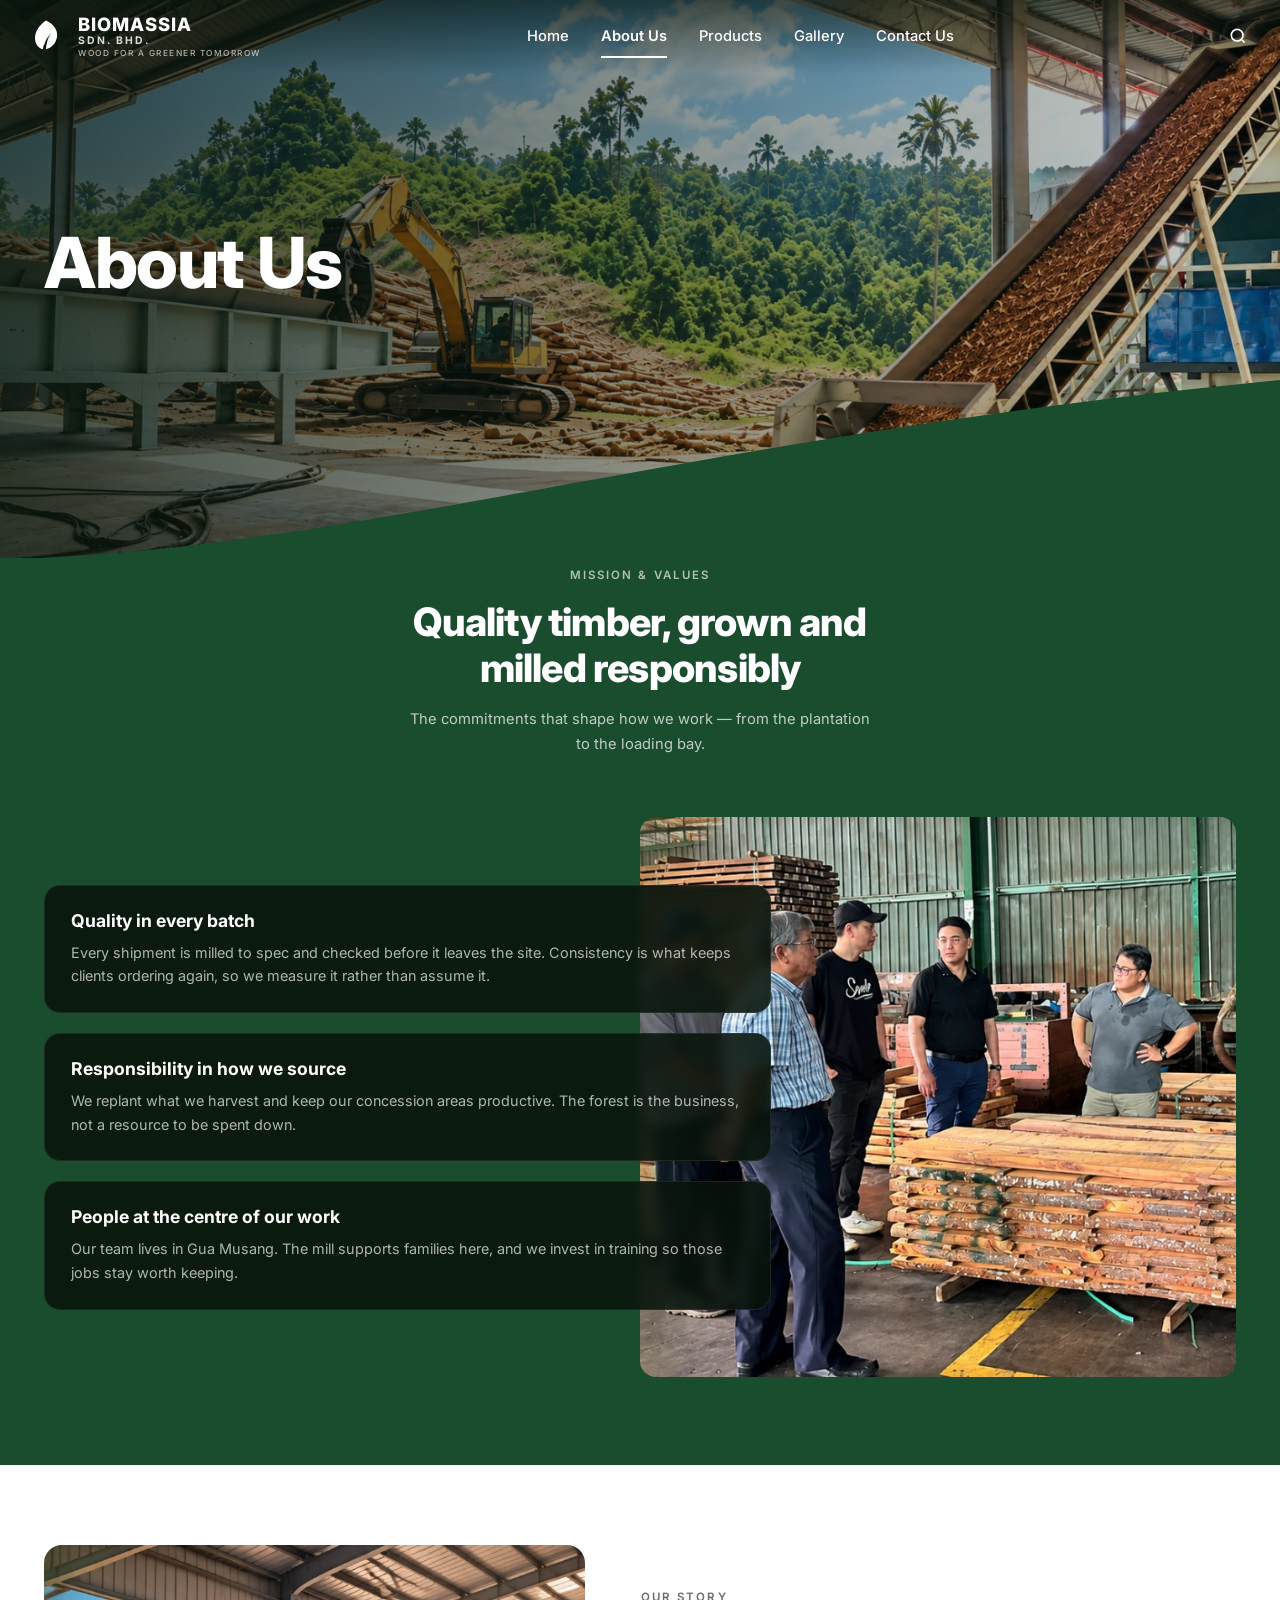
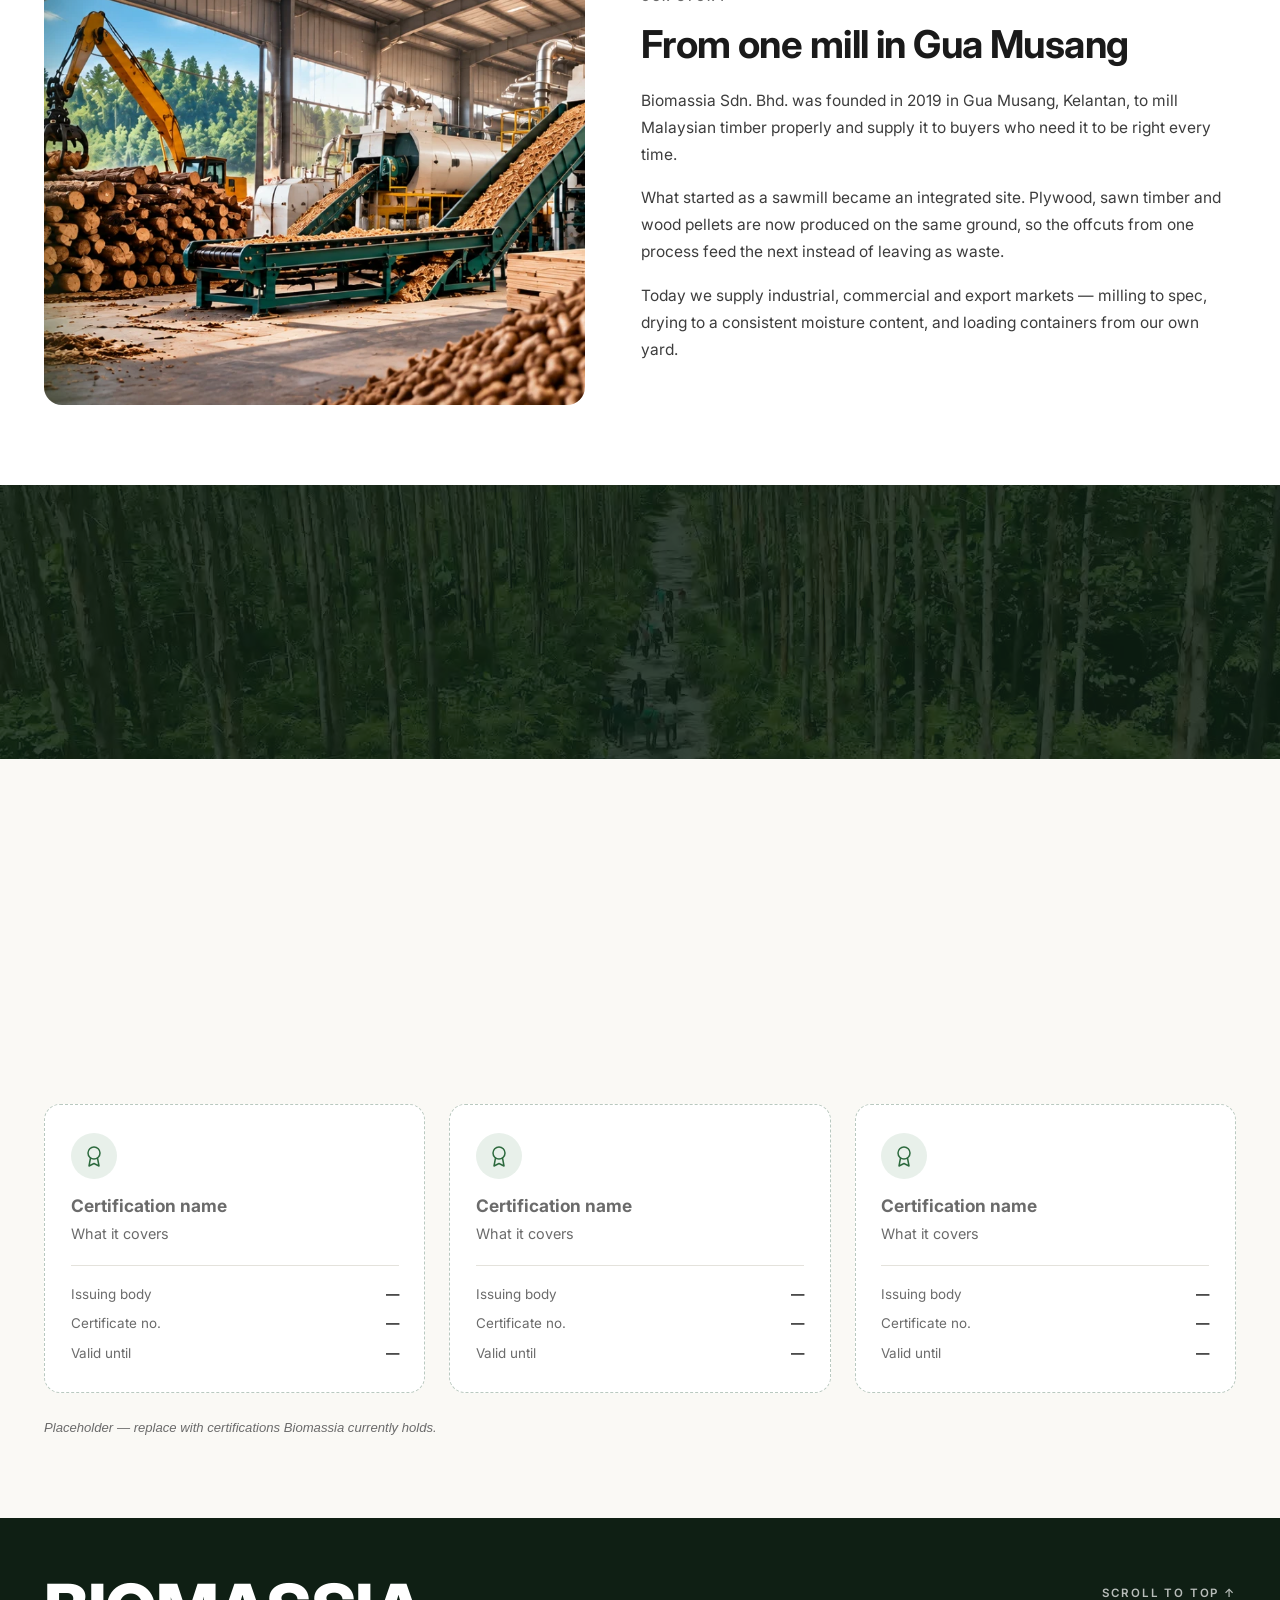
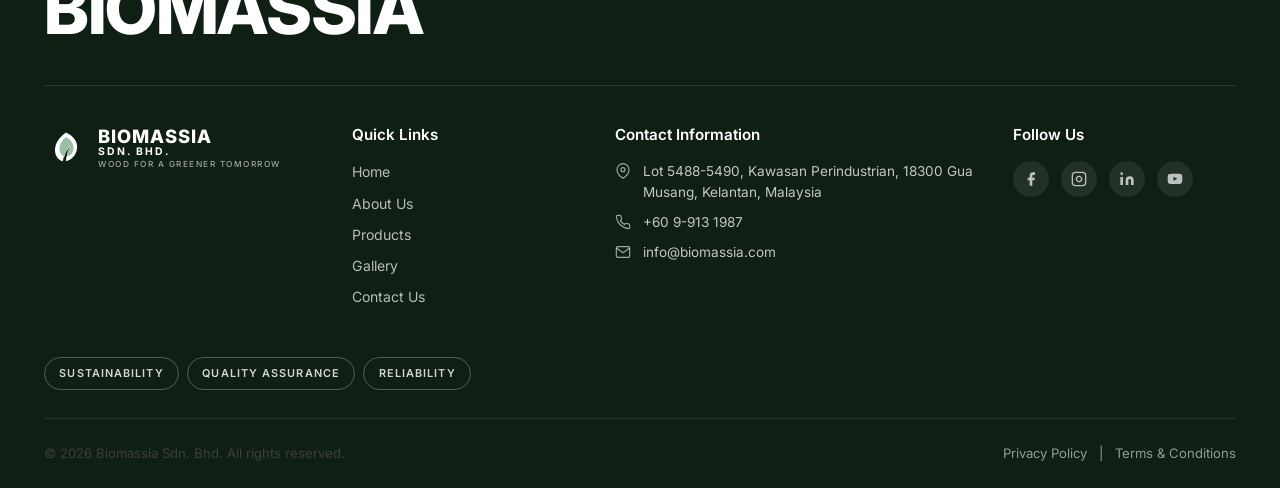
==== commit 30020b1e: "Build About Us page: hero, mission, values, story, strengths, certifications Also fixes the dev serv" ====
--- a/about.html
+++ b/about.html
@@ -6,8 +6,9 @@
     <title>About Us — Biomassia Sdn. Bhd.</title>
     <link rel="preconnect" href="https://fonts.googleapis.com">
     <link rel="preconnect" href="https://fonts.gstatic.com" crossorigin>
-    <link href="https://fonts.googleapis.com/css2?family=Inter:wght@400;500;600;700&family=Caveat:wght@600;700&display=swap" rel="stylesheet">
+    <link href="https://fonts.googleapis.com/css2?family=Inter:wght@400;500;600;700;800;900&family=Caveat:wght@600;700&display=swap" rel="stylesheet">
     <link rel="stylesheet" href="css/styles.css">
+    <script>document.documentElement.classList.add('js-reveal', 'hero-anim');</script>
 </head>
 <body id="top">
 
@@ -39,7 +40,6 @@
                         <circle cx="11" cy="11" r="7"></circle><path d="M20 20l-3.5-3.5"></path>
                     </svg>
                 </button>
-                <a href="contact.html" class="btn btn-primary">Request a Quotation</a>
                 <button class="nav-toggle" id="navToggle" aria-label="Open menu">
                     <span></span><span></span><span></span>
                 </button>
@@ -47,11 +47,174 @@
         </div>
     </header>
 
-    <section class="placeholder-hero">
+    <!-- ============== ABOUT HERO ============== -->
+    <section class="about-hero">
+        <div class="about-hero-bg" aria-hidden="true"></div>
+        <div class="about-hero-overlay" aria-hidden="true"></div>
+
+        <div class="container about-hero-inner">
+            <h1 class="about-hero-title">
+                <span class="line"><span>About Us</span></span>
+            </h1>
+        </div>
+
+        <svg class="about-curve" viewBox="0 0 1440 240" preserveAspectRatio="none" aria-hidden="true">
+            <path d="M0,240 C380,232 760,78 1440,0 L1440,240 Z"/>
+        </svg>
+    </section>
+
+    <!-- ============== MISSION & VALUES ============== -->
+    <section class="about-mission">
         <div class="container">
-            <span class="eyebrow light">ABOUT BIOMASSIA</span>
-            <h1>About Us</h1>
-            <p>This page is coming soon. The content and layout will be developed in the next step.</p>
+            <span class="kicker light reveal">Mission &amp; Values</span>
+            <div class="reveal-mask">
+                <h2 class="about-mission-title">Quality timber, grown and milled responsibly</h2>
+            </div>
+            <p class="about-mission-sub reveal">The commitments that shape how we work — from the plantation to the loading bay.</p>
+        </div>
+    </section>
+
+    <!-- ============== VALUES ============== -->
+    <section class="about-values">
+        <div class="container about-values-grid">
+            <div class="value-cards reveal-stagger">
+                <article class="vcard">
+                    <h3>Quality in every batch</h3>
+                    <p>Every shipment is milled to spec and checked before it leaves the site. Consistency is what keeps clients ordering again, so we measure it rather than assume it.</p>
+                </article>
+                <article class="vcard">
+                    <h3>Responsibility in how we source</h3>
+                    <p>We replant what we harvest and keep our concession areas productive. The forest is the business, not a resource to be spent down.</p>
+                </article>
+                <article class="vcard">
+                    <h3>People at the centre of our work</h3>
+                    <p>Our team lives in Gua Musang. The mill supports families here, and we invest in training so those jobs stay worth keeping.</p>
+                </article>
+            </div>
+
+            <div class="value-media reveal reveal-right" aria-hidden="true"></div>
+        </div>
+    </section>
+
+    <!-- ============== OUR STORY ============== -->
+    <section class="story-section">
+        <div class="container story-grid">
+            <div class="story-media reveal reveal-left" aria-hidden="true"></div>
+
+            <div class="story-copy reveal reveal-right">
+                <span class="kicker">Our Story</span>
+                <h2 class="story-title">From one mill in Gua Musang</h2>
+                <p>Biomassia Sdn. Bhd. was founded in 2019 in Gua Musang, Kelantan, to mill Malaysian timber properly and supply it to buyers who need it to be right every time.</p>
+                <p>What started as a sawmill became an integrated site. Plywood, sawn timber and wood pellets are now produced on the same ground, so the offcuts from one process feed the next instead of leaving as waste.</p>
+                <p>Today we supply industrial, commercial and export markets — milling to spec, drying to a consistent moisture content, and loading containers from our own yard.</p>
+            </div>
+        </div>
+    </section>
+
+    <!-- ============== OUR STRENGTHS ============== -->
+    <section class="strengths-section">
+        <div class="strengths-bg" aria-hidden="true"></div>
+        <div class="strengths-overlay" aria-hidden="true"></div>
+
+        <div class="container strengths-inner">
+            <div class="strengths-intro reveal">
+                <span class="kicker light">Why choose Biomassia</span>
+                <h2 class="strengths-title">Our Strengths</h2>
+                <p>We combine industry experience, reliable operations and a strong commitment to sustainability to deliver value to our customers and partners.</p>
+            </div>
+
+            <div class="strengths-list reveal-pop">
+                <div class="strength">
+                    <svg class="strength-icon" viewBox="0 0 32 32" fill="none" stroke="currentColor" stroke-width="1.5" stroke-linecap="round" stroke-linejoin="round" aria-hidden="true">
+                        <path d="M4 28V15l8 4v-4l8 4 8-4v13z"/><path d="M4 28h24"/>
+                        <line x1="10" y1="22" x2="10" y2="24"/><line x1="16" y1="22" x2="16" y2="24"/><line x1="22" y1="22" x2="22" y2="24"/>
+                    </svg>
+                    <span class="strength-value">2019</span>
+                    <span class="strength-label">Established</span>
+                </div>
+
+                <div class="strength">
+                    <svg class="strength-icon" viewBox="0 0 32 32" fill="none" stroke="currentColor" stroke-width="1.5" stroke-linecap="round" stroke-linejoin="round" aria-hidden="true">
+                        <circle cx="16" cy="10" r="4"/><circle cx="7" cy="13" r="3"/><circle cx="25" cy="13" r="3"/>
+                        <path d="M9 26v-2a7 7 0 0114 0v2"/><path d="M2 25v-1a5 5 0 015-5"/><path d="M30 25v-1a5 5 0 00-5-5"/>
+                    </svg>
+                    <span class="strength-value">100+</span>
+                    <span class="strength-label">Clients</span>
+                </div>
+
+                <div class="strength">
+                    <svg class="strength-icon" viewBox="0 0 32 32" fill="none" stroke="currentColor" stroke-width="1.5" stroke-linecap="round" stroke-linejoin="round" aria-hidden="true">
+                        <path d="M16 3 7 8l9 5 9-5-9-5z"/><path d="M7 8v10l9 5 9-5V8"/><path d="M16 13v10"/>
+                    </svg>
+                    <span class="strength-value">High-Quality</span>
+                    <span class="strength-label">Products</span>
+                </div>
+
+                <div class="strength">
+                    <svg class="strength-icon" viewBox="0 0 32 32" fill="none" stroke="currentColor" stroke-width="1.5" stroke-linecap="round" stroke-linejoin="round" aria-hidden="true">
+                        <path d="M16 29c0-9 2-15 9-20-1 10-4 16-9 20z"/><path d="M16 29c0-9-2-15-9-20 1 10 4 16 9 20z"/>
+                    </svg>
+                    <span class="strength-value">Sustainable</span>
+                    <span class="strength-label">Operations</span>
+                </div>
+            </div>
+        </div>
+    </section>
+
+    <!-- ============== CERTIFICATIONS ==============
+         Placeholder cards. Fill in only certifications Biomassia actually
+         holds — a false certification claim is a regulatory risk in export
+         markets, not just a copy error. -->
+    <section class="certs-section">
+        <div class="container">
+            <div class="certs-head reveal">
+                <span class="kicker">Certifications</span>
+                <h2 class="certs-title">Documented, verifiable, export-ready</h2>
+                <p>Every shipment leaves with the paperwork its destination requires. Our certifications are listed here so buyers can verify them directly with the issuing body.</p>
+            </div>
+
+            <div class="certs-grid reveal-pop">
+                <article class="cert is-placeholder">
+                    <span class="cert-badge" aria-hidden="true">
+                        <svg viewBox="0 0 24 24" fill="none" stroke="currentColor" stroke-width="1.5" stroke-linecap="round" stroke-linejoin="round"><circle cx="12" cy="9" r="6"/><path d="M8.5 14 7 22l5-2.5L17 22l-1.5-8"/></svg>
+                    </span>
+                    <h3>Certification name</h3>
+                    <p class="cert-scope">What it covers</p>
+                    <dl class="cert-meta">
+                        <div><dt>Issuing body</dt><dd>&mdash;</dd></div>
+                        <div><dt>Certificate no.</dt><dd>&mdash;</dd></div>
+                        <div><dt>Valid until</dt><dd>&mdash;</dd></div>
+                    </dl>
+                </article>
+
+                <article class="cert is-placeholder">
+                    <span class="cert-badge" aria-hidden="true">
+                        <svg viewBox="0 0 24 24" fill="none" stroke="currentColor" stroke-width="1.5" stroke-linecap="round" stroke-linejoin="round"><circle cx="12" cy="9" r="6"/><path d="M8.5 14 7 22l5-2.5L17 22l-1.5-8"/></svg>
+                    </span>
+                    <h3>Certification name</h3>
+                    <p class="cert-scope">What it covers</p>
+                    <dl class="cert-meta">
+                        <div><dt>Issuing body</dt><dd>&mdash;</dd></div>
+                        <div><dt>Certificate no.</dt><dd>&mdash;</dd></div>
+                        <div><dt>Valid until</dt><dd>&mdash;</dd></div>
+                    </dl>
+                </article>
+
+                <article class="cert is-placeholder">
+                    <span class="cert-badge" aria-hidden="true">
+                        <svg viewBox="0 0 24 24" fill="none" stroke="currentColor" stroke-width="1.5" stroke-linecap="round" stroke-linejoin="round"><circle cx="12" cy="9" r="6"/><path d="M8.5 14 7 22l5-2.5L17 22l-1.5-8"/></svg>
+                    </span>
+                    <h3>Certification name</h3>
+                    <p class="cert-scope">What it covers</p>
+                    <dl class="cert-meta">
+                        <div><dt>Issuing body</dt><dd>&mdash;</dd></div>
+                        <div><dt>Certificate no.</dt><dd>&mdash;</dd></div>
+                        <div><dt>Valid until</dt><dd>&mdash;</dd></div>
+                    </dl>
+                </article>
+            </div>
+
+            <p class="certs-note reveal">Placeholder &mdash; replace with certifications Biomassia currently holds.</p>
         </div>
     </section>
 
--- a/css/styles.css
+++ b/css/styles.css
@@ -548,12 +548,14 @@
 
 /* Each headline line sits in its own mask so it can slide up from behind it.
    The padding/margin pair stops the mask clipping descenders. */
+.about-hero-title .line,
 .hero-title .line {
     display: block;
     overflow: hidden;
     padding-bottom: 0.06em;
     margin-bottom: -0.06em;
 }
+.about-hero-title .line > span,
 .hero-title .line > span { display: block; }
 
 /* ---------- Hero entrance (on load) ----------
@@ -589,6 +591,14 @@
     .hero-anim .hero-tags .pill:nth-child(3) { animation-delay: 0.90s; }
     .hero-anim .hero-tags .pill:nth-child(4) { animation-delay: 0.98s; }
     .hero-anim .hero-dots { animation: heroFadeUp 0.6s ease-out 1.06s backwards; }
+
+    /* Same entrance on the About hero, so both pages open the same way */
+    .hero-anim .about-hero-title .line > span {
+        animation: heroLineUp 0.95s cubic-bezier(0.22, 0.61, 0.36, 1) 0.15s backwards;
+    }
+    .hero-anim .about-hero-bg {
+        animation: heroMediaIn 1.9s cubic-bezier(0.22, 0.61, 0.36, 1) backwards;
+    }
 }
 .hero-sub {
     font-size: 1.05rem;
@@ -708,6 +718,328 @@
 }
 .footer-legal a { color: rgba(255, 255, 255, 0.55); font-size: 0.82rem; }
 .footer-legal a:hover { color: #fff; }
+
+/* ================================================================
+   ABOUT PAGE
+   ================================================================ */
+.about-hero {
+    position: relative;
+    min-height: 62vh;
+    display: flex;
+    align-items: center;
+    overflow: hidden;
+    color: #fff;
+}
+.about-hero-bg,
+.about-hero-overlay {
+    position: absolute;
+    inset: 0;
+}
+.about-hero-bg {
+    background-image: url('../images/AboutHero.webp');
+    background-size: cover;
+    background-position: center;
+}
+.about-hero-overlay {
+    background: linear-gradient(90deg,
+        rgba(10, 25, 15, 0.78) 0%,
+        rgba(10, 25, 15, 0.5) 45%,
+        rgba(10, 25, 15, 0.2) 100%);
+}
+.about-hero-inner {
+    position: relative;
+    z-index: 2;
+    padding-top: 7rem;
+    padding-bottom: 9rem;
+}
+.about-hero-title {
+    color: #fff;
+    font-size: clamp(2.4rem, 6vw, 4.4rem);
+    font-weight: 800;
+    line-height: 1.05;
+    letter-spacing: -0.02em;
+}
+
+/* The sweep that carries the hero into the mission band below */
+.about-curve {
+    position: absolute;
+    left: 0;
+    right: 0;
+    bottom: -1px;
+    z-index: 3;
+    width: 100%;
+    height: clamp(90px, 14vw, 210px);
+    display: block;
+}
+.about-curve path { fill: var(--green-dark); }
+
+.about-mission {
+    padding: 0.5rem 0 3.75rem;
+    background: var(--green-dark);
+    color: #fff;
+    text-align: center;
+}
+.about-mission .kicker { margin-bottom: 0.9rem; }
+.about-mission-title {
+    max-width: 20ch;
+    margin: 0 auto 1rem;
+    color: #fff;
+    font-size: clamp(1.6rem, 3.3vw, 2.45rem);
+    font-weight: 800;
+    line-height: 1.18;
+    letter-spacing: -0.02em;
+}
+.about-mission-sub {
+    max-width: 52ch;
+    margin: 0 auto;
+    color: rgba(255, 255, 255, 0.72);
+    font-size: 0.92rem;
+    line-height: 1.7;
+}
+
+.about-values {
+    padding: 0 0 5.5rem;
+    background: var(--green-dark);
+}
+.about-values-grid {
+    display: grid;
+    grid-template-columns: 1fr 1fr;
+    align-items: center;
+}
+/* Cards sit above the photo and run over its left edge */
+.value-cards {
+    position: relative;
+    z-index: 2;
+    margin-right: -22%;
+    display: grid;
+    gap: 1.25rem;
+}
+.vcard {
+    background: rgba(8, 20, 12, 0.88);
+    border: 1px solid rgba(255, 255, 255, 0.08);
+    border-radius: 16px;
+    padding: 1.5rem 1.6rem;
+    backdrop-filter: blur(6px);
+    -webkit-backdrop-filter: blur(6px);
+}
+.vcard h3 {
+    color: #fff;
+    font-size: 1.1rem;
+    margin-bottom: 0.6rem;
+}
+.vcard p {
+    margin: 0;
+    color: rgba(255, 255, 255, 0.68);
+    font-size: 0.9rem;
+    line-height: 1.65;
+}
+
+.value-media {
+    min-height: 560px;
+    border-radius: 16px;
+    background-image: url('../images/PartnerHero.webp');
+    background-size: cover;
+    background-position: 60% center;
+}
+
+/* ---------- Our Story ---------- */
+.story-section {
+    padding: 5rem 0;
+    background: #fff;
+    overflow: hidden;
+}
+.story-grid {
+    display: grid;
+    grid-template-columns: 1fr 1.1fr;
+    gap: 3.5rem;
+    align-items: center;
+}
+.story-media {
+    min-height: 460px;
+    border-radius: 18px;
+    background-image: url('../images/ManuHero.webp');
+    background-size: cover;
+    background-position: center;
+}
+.story-copy .kicker { margin-bottom: 0.9rem; }
+.story-title {
+    margin-bottom: 1.25rem;
+    font-size: clamp(1.6rem, 3.2vw, 2.4rem);
+    line-height: 1.2;
+    letter-spacing: -0.015em;
+}
+.story-copy p {
+    margin-bottom: 1rem;
+    font-size: 0.97rem;
+    line-height: 1.75;
+}
+.story-copy p:last-child { margin-bottom: 0; }
+
+/* ---------- Certifications ---------- */
+.certs-section {
+    padding: 5rem 0;
+    background: var(--bg-cream);
+}
+.certs-head {
+    max-width: 58ch;
+    margin-bottom: 2.75rem;
+}
+.certs-head .kicker { margin-bottom: 0.9rem; }
+.certs-title {
+    margin-bottom: 1rem;
+    font-size: clamp(1.6rem, 3.2vw, 2.4rem);
+    line-height: 1.2;
+    letter-spacing: -0.015em;
+}
+.certs-head p {
+    margin: 0;
+    font-size: 0.95rem;
+    line-height: 1.75;
+}
+
+.certs-grid {
+    display: grid;
+    grid-template-columns: repeat(3, 1fr);
+    gap: 1.5rem;
+}
+.cert {
+    background: #fff;
+    border: 1px solid var(--border);
+    border-radius: 16px;
+    padding: 1.75rem 1.6rem;
+}
+.cert-badge {
+    display: inline-flex;
+    align-items: center;
+    justify-content: center;
+    width: 46px;
+    height: 46px;
+    margin-bottom: 1.1rem;
+    border-radius: 50%;
+    background: var(--green-pale);
+    color: var(--green-mid);
+}
+.cert-badge svg { width: 24px; height: 24px; }
+.cert h3 {
+    font-size: 1.08rem;
+    margin-bottom: 0.3rem;
+}
+.cert-scope {
+    margin: 0 0 1.25rem;
+    font-size: 0.9rem;
+    color: var(--text-light);
+}
+.cert-meta {
+    display: grid;
+    gap: 0.5rem;
+    margin: 0;
+    padding-top: 1.1rem;
+    border-top: 1px solid var(--border);
+}
+.cert-meta > div {
+    display: flex;
+    justify-content: space-between;
+    gap: 1rem;
+    font-size: 0.84rem;
+}
+.cert-meta dt { color: var(--text-light); }
+.cert-meta dd { margin: 0; font-weight: 600; color: var(--text-dark); }
+
+/* Unfilled cards read as obviously unfinished, so they can't ship by accident */
+.cert.is-placeholder {
+    border-style: dashed;
+    border-color: rgba(26, 77, 46, 0.3);
+}
+.cert.is-placeholder h3,
+.cert.is-placeholder .cert-scope { color: var(--text-light); }
+
+.certs-note {
+    margin: 1.5rem 0 0;
+    font-size: 0.82rem;
+    font-style: italic;
+    color: var(--text-light);
+}
+
+/* ---------- Our Strengths band ---------- */
+.strengths-section {
+    position: relative;
+    padding: 3.5rem 0;
+    overflow: hidden;
+    color: #fff;
+}
+.strengths-bg,
+.strengths-overlay {
+    position: absolute;
+    inset: 0;
+}
+.strengths-bg {
+    background-image: url('../images/PartnerHero-poster.jpg');
+    background-size: cover;
+    background-position: center;
+}
+.strengths-overlay { background: rgba(14, 32, 20, 0.84); }
+
+.strengths-inner {
+    position: relative;
+    z-index: 2;
+    display: grid;
+    grid-template-columns: 1fr 1.5fr;
+    gap: 3rem;
+    align-items: center;
+}
+.strengths-intro .kicker { margin-bottom: 0.75rem; }
+/* The rule trailing the heading, as in the reference */
+.strengths-title {
+    display: flex;
+    align-items: center;
+    gap: 1.1rem;
+    color: #fff;
+    font-size: clamp(1.5rem, 2.8vw, 2.1rem);
+    margin-bottom: 1rem;
+}
+.strengths-title::after {
+    content: '';
+    flex: 0 0 44px;
+    height: 2px;
+    background: rgba(255, 255, 255, 0.6);
+}
+.strengths-intro p {
+    margin: 0;
+    max-width: 44ch;
+    color: rgba(255, 255, 255, 0.76);
+    font-size: 0.92rem;
+    line-height: 1.7;
+}
+
+.strengths-list {
+    display: grid;
+    grid-template-columns: repeat(4, 1fr);
+}
+.strength {
+    display: flex;
+    flex-direction: column;
+    align-items: center;
+    gap: 0.45rem;
+    padding: 0.5rem 1rem;
+    text-align: center;
+    border-left: 1px solid rgba(255, 255, 255, 0.2);
+}
+.strength-icon {
+    width: 40px;
+    height: 40px;
+    margin-bottom: 0.3rem;
+    color: #fff;
+}
+.strength-value {
+    font-size: 1.22rem;
+    font-weight: 700;
+    letter-spacing: -0.015em;
+    line-height: 1.15;
+}
+.strength-label {
+    font-size: 0.85rem;
+    color: rgba(255, 255, 255, 0.72);
+}
 
 /* ================================================================
    PLACEHOLDER PAGE HERO (for pages not yet developed)
@@ -1427,6 +1759,23 @@
         transform: none;
         transition: none;
     }
+}
+
+/* Pop variant: children arrive one by one, overshooting slightly as they land. */
+.js-reveal .reveal-pop > * {
+    opacity: 0;
+    transform: translateY(18px) scale(0.88);
+    transition:
+        opacity 0.5s ease-out,
+        transform 0.55s cubic-bezier(0.34, 1.56, 0.64, 1);
+}
+.js-reveal .reveal-pop.is-visible > * { opacity: 1; transform: none; }
+.js-reveal .reveal-pop.is-visible > *:nth-child(2) { transition-delay: 0.12s; }
+.js-reveal .reveal-pop.is-visible > *:nth-child(3) { transition-delay: 0.24s; }
+.js-reveal .reveal-pop.is-visible > *:nth-child(4) { transition-delay: 0.36s; }
+
+@media (prefers-reduced-motion: reduce) {
+    .js-reveal .reveal-pop > * { opacity: 1; transform: none; transition: none; }
 }
 
 /* Mask variant: the child slides up from behind a clipped edge. */
@@ -1535,6 +1884,18 @@
 
     .footer-display { flex-direction: column; gap: 1rem; }
 
+    .story-grid { grid-template-columns: 1fr; gap: 2rem; }
+    .story-media { min-height: 300px; }
+    .certs-grid { grid-template-columns: 1fr; }
+
+    .strengths-inner { grid-template-columns: 1fr; gap: 2rem; }
+    .strengths-list { grid-template-columns: repeat(2, 1fr); gap: 1.75rem 0; }
+    .strength:nth-child(odd) { border-left: none; }
+
+    .about-values-grid { grid-template-columns: 1fr; gap: 2rem; }
+    .value-cards { margin-right: 0; }
+    .value-media { min-height: 340px; }
+
     .gallery-head { flex-direction: column; gap: 0.9rem; }
     .gallery-intro { padding-top: 0; max-width: 100%; }
     .gallery-grid { grid-template-columns: repeat(2, 1fr); }
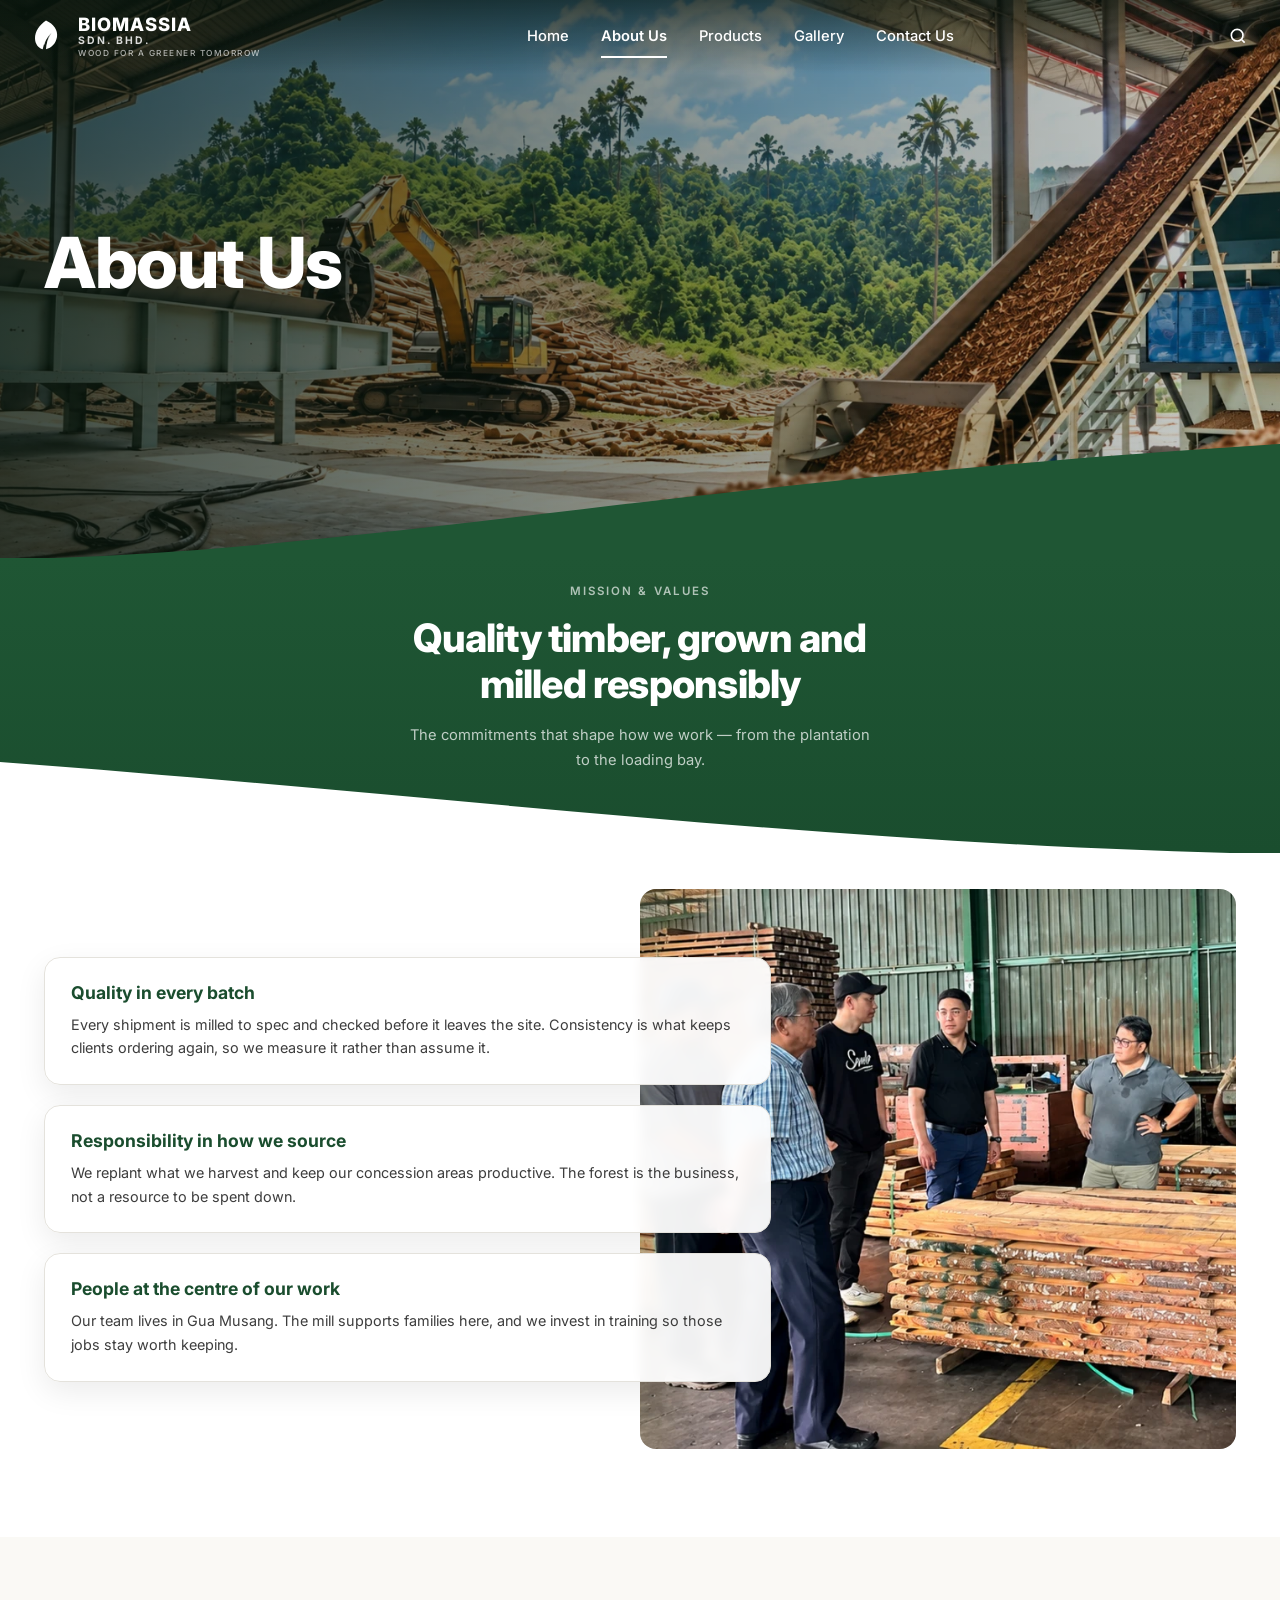
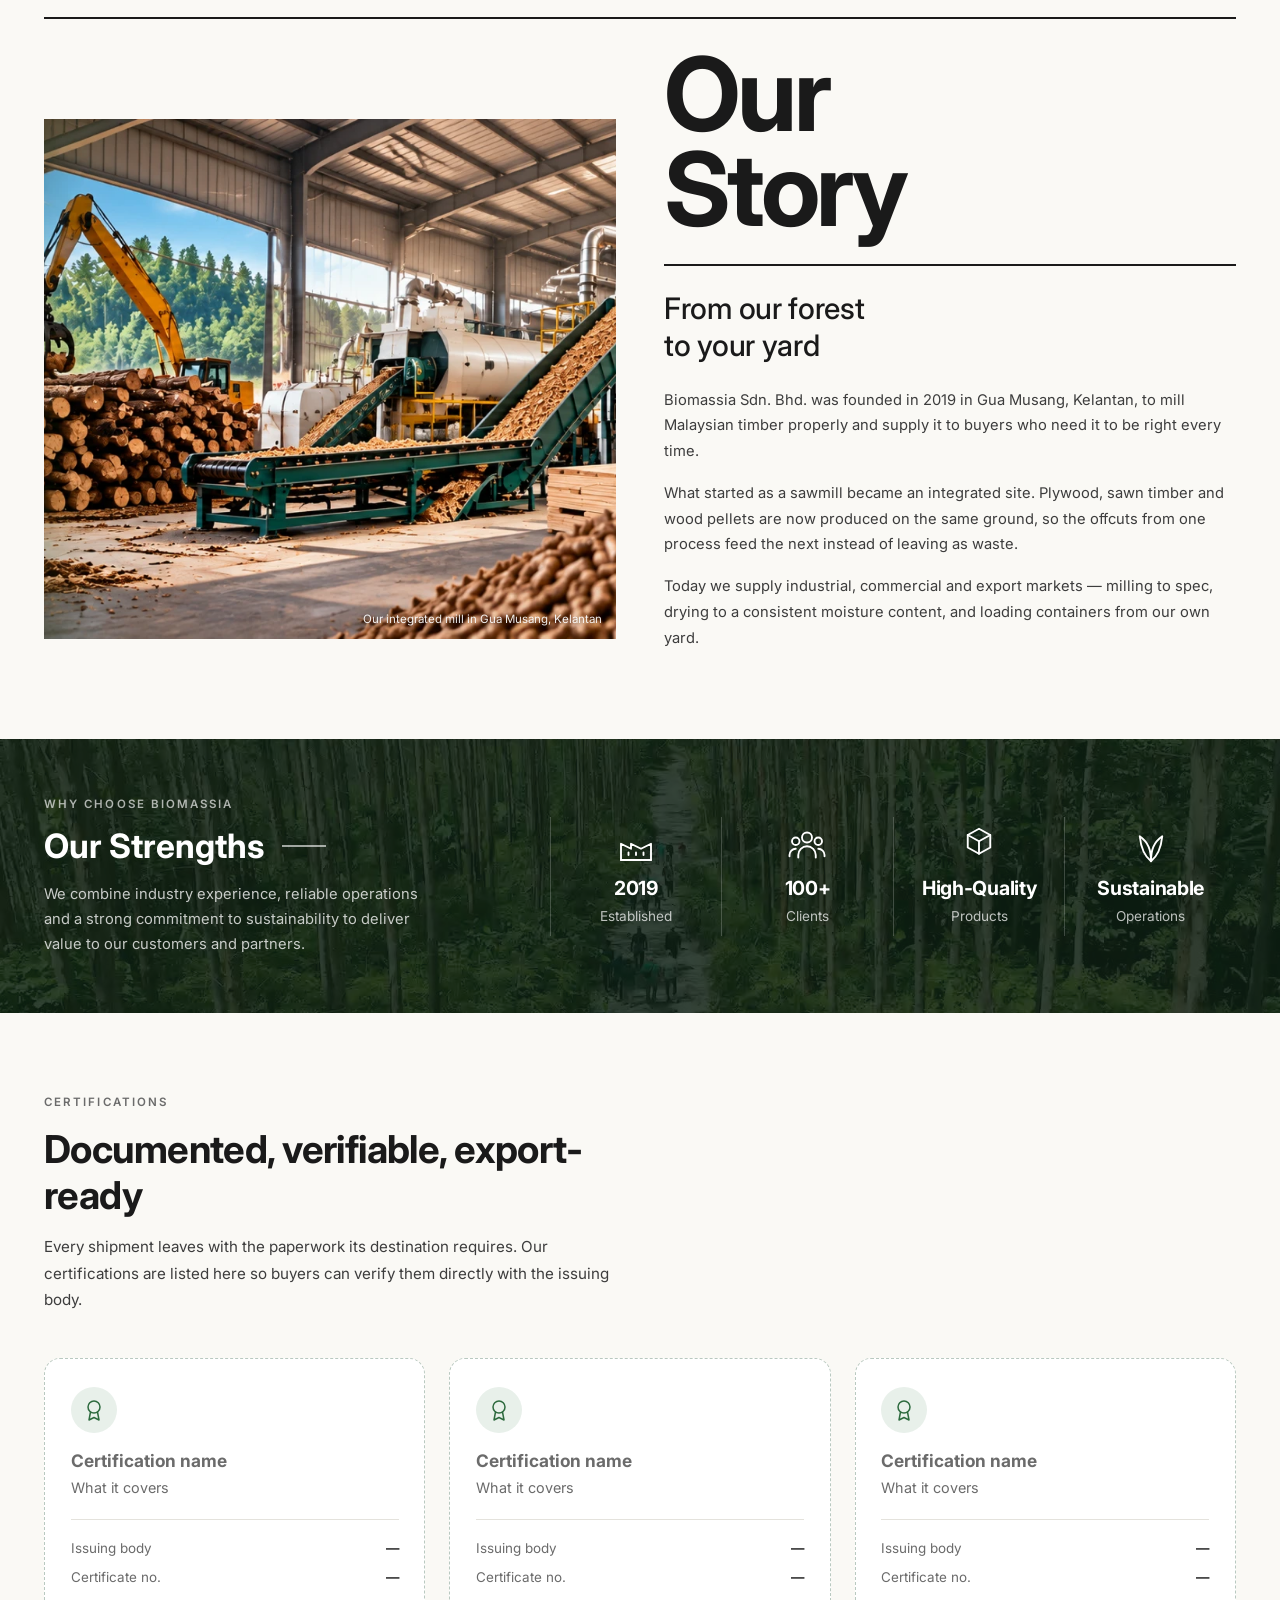
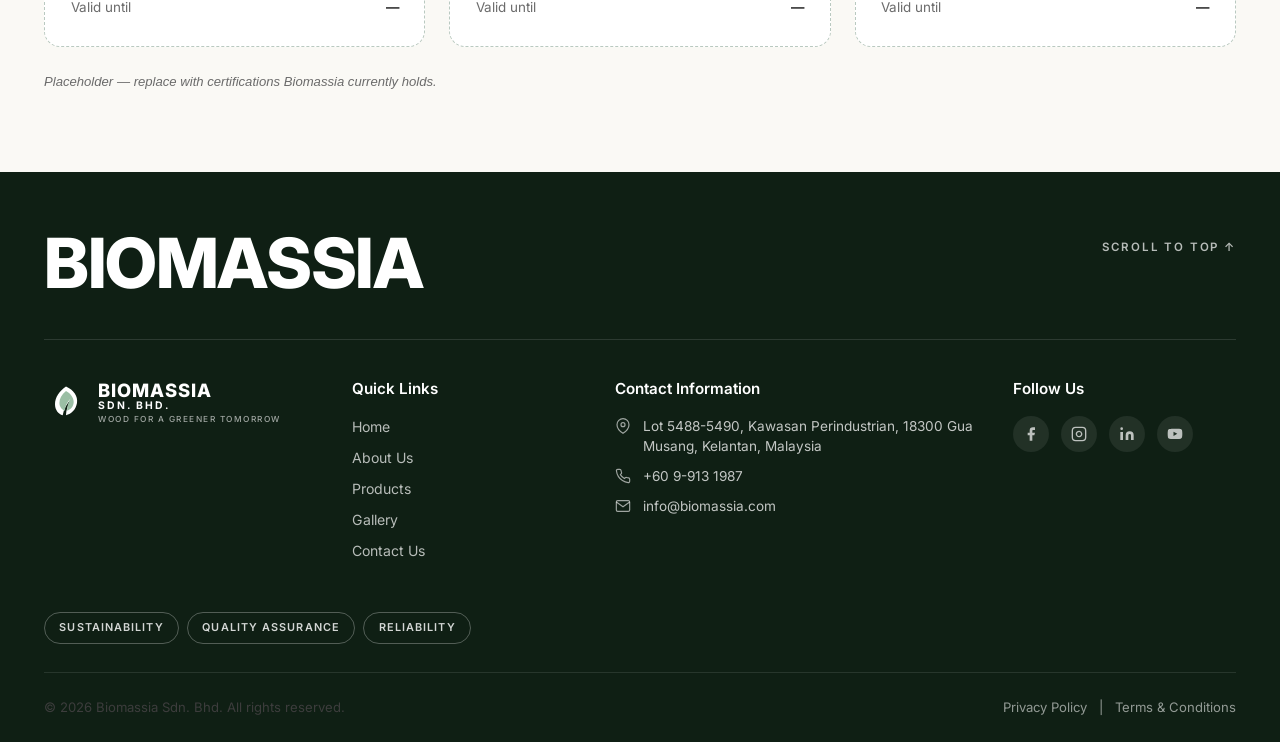
==== commit 0d54234a: "Build Products, Gallery and Contact pages; refine shared page components Pages: - Products: hero, in" ====
--- a/about.html
+++ b/about.html
@@ -48,30 +48,34 @@
     </header>
 
     <!-- ============== ABOUT HERO ============== -->
-    <section class="about-hero">
-        <div class="about-hero-bg" aria-hidden="true"></div>
-        <div class="about-hero-overlay" aria-hidden="true"></div>
-
-        <div class="container about-hero-inner">
-            <h1 class="about-hero-title">
+    <section class="page-hero page-hero--about">
+        <div class="page-hero-bg" aria-hidden="true"></div>
+        <div class="page-hero-overlay" aria-hidden="true"></div>
+
+        <div class="container page-hero-inner">
+            <h1 class="page-hero-title">
                 <span class="line"><span>About Us</span></span>
             </h1>
         </div>
 
-        <svg class="about-curve" viewBox="0 0 1440 240" preserveAspectRatio="none" aria-hidden="true">
+        <svg class="page-curve" viewBox="0 0 1440 240" preserveAspectRatio="none" aria-hidden="true">
             <path d="M0,240 C380,232 760,78 1440,0 L1440,240 Z"/>
         </svg>
     </section>
 
     <!-- ============== MISSION & VALUES ============== -->
-    <section class="about-mission">
+    <section class="page-intro page-intro--next-white">
         <div class="container">
             <span class="kicker light reveal">Mission &amp; Values</span>
             <div class="reveal-mask">
-                <h2 class="about-mission-title">Quality timber, grown and milled responsibly</h2>
-            </div>
-            <p class="about-mission-sub reveal">The commitments that shape how we work — from the plantation to the loading bay.</p>
-        </div>
+                <h2 class="page-intro-title">Quality timber, grown and milled responsibly</h2>
+            </div>
+            <p class="page-intro-sub reveal">The commitments that shape how we work — from the plantation to the loading bay.</p>
+        </div>
+
+        <svg class="page-sweep" viewBox="0 0 1440 240" preserveAspectRatio="none" aria-hidden="true">
+            <path d="M0,48 C520,120 940,222 1440,240 L1440,240 L0,240 Z"/>
+        </svg>
     </section>
 
     <!-- ============== VALUES ============== -->
@@ -98,15 +102,23 @@
 
     <!-- ============== OUR STORY ============== -->
     <section class="story-section">
-        <div class="container story-grid">
-            <div class="story-media reveal reveal-left" aria-hidden="true"></div>
-
-            <div class="story-copy reveal reveal-right">
-                <span class="kicker">Our Story</span>
-                <h2 class="story-title">From one mill in Gua Musang</h2>
-                <p>Biomassia Sdn. Bhd. was founded in 2019 in Gua Musang, Kelantan, to mill Malaysian timber properly and supply it to buyers who need it to be right every time.</p>
-                <p>What started as a sawmill became an integrated site. Plywood, sawn timber and wood pellets are now produced on the same ground, so the offcuts from one process feed the next instead of leaving as waste.</p>
-                <p>Today we supply industrial, commercial and export markets — milling to spec, drying to a consistent moisture content, and loading containers from our own yard.</p>
+        <div class="container">
+            <div class="story-rule-top reveal"></div>
+
+            <div class="story-grid">
+                <figure class="story-figure reveal reveal-left">
+                    <span class="story-photo" aria-hidden="true"></span>
+                    <figcaption>Our integrated mill in Gua Musang, Kelantan</figcaption>
+                </figure>
+
+                <div class="story-text reveal reveal-right">
+                    <h2 class="story-display">Our<br>Story</h2>
+                    <div class="story-rule"></div>
+                    <p class="story-sub">From our forest<br>to your yard</p>
+                    <p>Biomassia Sdn. Bhd. was founded in 2019 in Gua Musang, Kelantan, to mill Malaysian timber properly and supply it to buyers who need it to be right every time.</p>
+                    <p>What started as a sawmill became an integrated site. Plywood, sawn timber and wood pellets are now produced on the same ground, so the offcuts from one process feed the next instead of leaving as waste.</p>
+                    <p>Today we supply industrial, commercial and export markets — milling to spec, drying to a consistent moisture content, and loading containers from our own yard.</p>
+                </div>
             </div>
         </div>
     </section>
--- a/css/styles.css
+++ b/css/styles.css
@@ -7,6 +7,7 @@
 
 :root {
     --green-dark: #1a4d2e;
+    --green-band-top: #1f5634;
     --green-mid: #2d6a3e;
     --green-light: #4a8a5e;
     --green-pale: #e8f0ea;
@@ -548,14 +549,14 @@
 
 /* Each headline line sits in its own mask so it can slide up from behind it.
    The padding/margin pair stops the mask clipping descenders. */
-.about-hero-title .line,
+.page-hero-title .line,
 .hero-title .line {
     display: block;
     overflow: hidden;
     padding-bottom: 0.06em;
     margin-bottom: -0.06em;
 }
-.about-hero-title .line > span,
+.page-hero-title .line > span,
 .hero-title .line > span { display: block; }
 
 /* ---------- Hero entrance (on load) ----------
@@ -593,10 +594,10 @@
     .hero-anim .hero-dots { animation: heroFadeUp 0.6s ease-out 1.06s backwards; }
 
     /* Same entrance on the About hero, so both pages open the same way */
-    .hero-anim .about-hero-title .line > span {
+    .hero-anim .page-hero-title .line > span {
         animation: heroLineUp 0.95s cubic-bezier(0.22, 0.61, 0.36, 1) 0.15s backwards;
     }
-    .hero-anim .about-hero-bg {
+    .hero-anim .page-hero-bg {
         animation: heroMediaIn 1.9s cubic-bezier(0.22, 0.61, 0.36, 1) backwards;
     }
 }
@@ -722,7 +723,7 @@
 /* ================================================================
    ABOUT PAGE
    ================================================================ */
-.about-hero {
+.page-hero {
     position: relative;
     min-height: 62vh;
     display: flex;
@@ -730,29 +731,33 @@
     overflow: hidden;
     color: #fff;
 }
-.about-hero-bg,
-.about-hero-overlay {
+.page-hero-bg,
+.page-hero-overlay {
     position: absolute;
     inset: 0;
 }
-.about-hero-bg {
-    background-image: url('../images/AboutHero.webp');
+.page-hero-bg {
     background-size: cover;
     background-position: center;
 }
-.about-hero-overlay {
+/* Each page supplies its own hero image through a modifier */
+.page-hero--about .page-hero-bg { background-image: url('../images/AboutHero.webp'); }
+.page-hero--products .page-hero-bg { background-image: url('../images/hero.webp'); }
+.page-hero--gallery .page-hero-bg { background-image: url('../images/PartnerHero.webp'); }
+.page-hero--contact .page-hero-bg { background-image: url('../images/ManuHero.webp'); }
+.page-hero-overlay {
     background: linear-gradient(90deg,
         rgba(10, 25, 15, 0.78) 0%,
         rgba(10, 25, 15, 0.5) 45%,
         rgba(10, 25, 15, 0.2) 100%);
 }
-.about-hero-inner {
+.page-hero-inner {
     position: relative;
     z-index: 2;
     padding-top: 7rem;
     padding-bottom: 9rem;
 }
-.about-hero-title {
+.page-hero-title {
     color: #fff;
     font-size: clamp(2.4rem, 6vw, 4.4rem);
     font-weight: 800;
@@ -761,26 +766,26 @@
 }
 
 /* The sweep that carries the hero into the mission band below */
-.about-curve {
+.page-curve {
     position: absolute;
     left: 0;
     right: 0;
     bottom: -1px;
     z-index: 3;
     width: 100%;
-    height: clamp(90px, 14vw, 210px);
+    height: clamp(70px, 9vw, 140px);
     display: block;
 }
-.about-curve path { fill: var(--green-dark); }
-
-.about-mission {
-    padding: 0.5rem 0 3.75rem;
-    background: var(--green-dark);
+.page-curve path { fill: var(--green-band-top); }
+
+.page-intro {
+    padding: 1.5rem 0 5rem;
+    background: linear-gradient(180deg, var(--green-band-top) 0%, var(--green-dark) 100%);
     color: #fff;
     text-align: center;
 }
-.about-mission .kicker { margin-bottom: 0.9rem; }
-.about-mission-title {
+.page-intro .kicker { margin-bottom: 0.9rem; }
+.page-intro-title {
     max-width: 20ch;
     margin: 0 auto 1rem;
     color: #fff;
@@ -789,7 +794,7 @@
     line-height: 1.18;
     letter-spacing: -0.02em;
 }
-.about-mission-sub {
+.page-intro-sub {
     max-width: 52ch;
     margin: 0 auto;
     color: rgba(255, 255, 255, 0.72);
@@ -797,9 +802,34 @@
     line-height: 1.7;
 }
 
+/* Mirror of the hero sweep, carrying the green band out into whatever section
+   follows. Each page sets --sweep-fill to that section's background, so the
+   join is a curve instead of a hard edge. */
+.page-intro { position: relative; }
+.page-intro > .container {
+    position: relative;
+    z-index: 1;
+}
+.page-sweep {
+    position: absolute;
+    left: 0;
+    right: 0;
+    bottom: -1px;
+    z-index: 0;
+    width: 100%;
+    height: clamp(70px, 9vw, 140px);
+    display: block;
+}
+.page-sweep path { fill: var(--sweep-fill, var(--bg-cream)); }
+
+.page-intro--next-cream { --sweep-fill: var(--bg-cream); }
+.page-intro--next-white { --sweep-fill: var(--bg-white); }
+
 .about-values {
-    padding: 0 0 5.5rem;
-    background: var(--green-dark);
+    /* top padding mirrors .prodlist-section so both pages pick up with the
+       same rhythm once the intro band's sweep has handed off */
+    padding: 2.25rem 0 5.5rem;
+    background: var(--bg-white);
 }
 .about-values-grid {
     display: grid;
@@ -815,21 +845,23 @@
     gap: 1.25rem;
 }
 .vcard {
-    background: rgba(8, 20, 12, 0.88);
-    border: 1px solid rgba(255, 255, 255, 0.08);
+    /* still floats over the photo's left edge, so it stays near-opaque */
+    background: rgba(255, 255, 255, 0.94);
+    border: 1px solid var(--border);
     border-radius: 16px;
     padding: 1.5rem 1.6rem;
+    box-shadow: var(--shadow-md);
     backdrop-filter: blur(6px);
     -webkit-backdrop-filter: blur(6px);
 }
 .vcard h3 {
-    color: #fff;
+    color: var(--green-dark);
     font-size: 1.1rem;
     margin-bottom: 0.6rem;
 }
 .vcard p {
     margin: 0;
-    color: rgba(255, 255, 255, 0.68);
+    color: var(--text-mid);
     font-size: 0.9rem;
     line-height: 1.65;
 }
@@ -842,38 +874,615 @@
     background-position: 60% center;
 }
 
-/* ---------- Our Story ---------- */
+/* ---------- Contact ---------- */
+.contact-section {
+    padding: 2.25rem 0 5.5rem;
+    background: var(--bg-cream);
+}
+.contact-grid {
+    display: grid;
+    grid-template-columns: 1fr 1.05fr;
+    gap: 3.5rem;
+    align-items: start;
+}
+
+.contact-aside .kicker { margin-bottom: 0.7rem; }
+.contact-title {
+    margin-bottom: 1rem;
+    color: var(--text-dark);
+    font-size: clamp(1.7rem, 3vw, 2.3rem);
+    font-weight: 800;
+    line-height: 1.18;
+    letter-spacing: -0.02em;
+}
+.contact-lead {
+    max-width: 44ch;
+    margin-bottom: 2.5rem;
+    color: var(--text-mid);
+    font-size: 0.97rem;
+    line-height: 1.75;
+}
+.contact-subhead {
+    margin-bottom: 1.25rem;
+    color: var(--text-dark);
+    font-size: 1.05rem;
+    font-weight: 700;
+}
+
+.cinfo {
+    display: grid;
+    gap: 1.4rem;
+    list-style: none;
+}
+.cinfo li {
+    display: flex;
+    align-items: flex-start;
+    gap: 1rem;
+}
+.cinfo-icon {
+    display: grid;
+    place-items: center;
+    flex-shrink: 0;
+    width: 42px;
+    height: 42px;
+    border-radius: 11px;
+    background: var(--green-pale);
+    color: var(--green-dark);
+}
+.cinfo-icon svg { width: 20px; height: 20px; }
+.cinfo-text {
+    display: block;
+    color: var(--text-dark);
+    font-size: 0.95rem;
+    line-height: 1.6;
+}
+.cinfo-label {
+    display: block;
+    margin-bottom: 0.15rem;
+    color: var(--text-light);
+    font-size: 0.76rem;
+    font-weight: 600;
+    letter-spacing: 0.08em;
+    text-transform: uppercase;
+}
+.cinfo-text a { color: var(--text-dark); }
+.cinfo-text a:hover { color: var(--green-mid); }
+
+.contact-map {
+    margin-top: 2rem;
+    border: 1px solid var(--border);
+    border-radius: 14px;
+    overflow: hidden;
+}
+.contact-map iframe {
+    display: block;
+    width: 100%;
+    height: 260px;
+    border: 0;
+}
+
+/* ---- form card ---- */
+.cform {
+    padding: 2rem;
+    background: var(--bg-white);
+    border: 1px solid var(--border);
+    border-radius: 18px;
+    box-shadow: var(--shadow-md);
+}
+.cfield { margin-bottom: 1.15rem; }
+.cfield label {
+    display: block;
+    margin-bottom: 0.45rem;
+    color: var(--text-dark);
+    font-size: 0.86rem;
+    font-weight: 600;
+}
+.cfield-opt {
+    color: var(--text-light);
+    font-weight: 400;
+}
+.cfield input,
+.cfield select,
+.cfield textarea {
+    width: 100%;
+    padding: 0.8rem 0.95rem;
+    background: var(--bg-cream);
+    border: 1px solid var(--border);
+    border-radius: 8px;
+    color: var(--text-dark);
+    font-family: inherit;
+    font-size: 0.93rem;
+    transition: border-color var(--t), box-shadow var(--t);
+}
+.cfield textarea {
+    min-height: 130px;
+    resize: vertical;
+}
+.cfield input::placeholder,
+.cfield textarea::placeholder { color: var(--text-light); }
+
+.cfield input:focus,
+.cfield select:focus,
+.cfield textarea:focus {
+    outline: none;
+    border-color: var(--green-light);
+    box-shadow: 0 0 0 3px rgba(74, 138, 94, 0.16);
+}
+
+/* Native arrow swapped for one that follows the palette */
+.cfield select {
+    appearance: none;
+    -webkit-appearance: none;
+    padding-right: 2.4rem;
+    background-image: url("data:image/svg+xml,%3Csvg xmlns='http://www.w3.org/2000/svg' viewBox='0 0 24 24' fill='none' stroke='%231a4d2e' stroke-width='2' stroke-linecap='round' stroke-linejoin='round'%3E%3Cpath d='m6 9 6 6 6-6'/%3E%3C/svg%3E");
+    background-repeat: no-repeat;
+    background-position: right 0.9rem center;
+    background-size: 16px;
+}
+
+.cform-btn {
+    width: 100%;
+    margin-top: 0.5rem;
+    padding: 0.9rem 1.5rem;
+    background: var(--green-dark);
+    border: none;
+    border-radius: 8px;
+    color: #fff;
+    font-family: inherit;
+    font-size: 0.95rem;
+    font-weight: 600;
+    cursor: pointer;
+    transition: background var(--t), transform var(--t);
+}
+.cform-btn:hover {
+    background: var(--green-mid);
+    transform: translateY(-1px);
+}
+
+.cform-status {
+    margin: 0.9rem 0 0;
+    min-height: 1.2em;
+    color: var(--text-mid);
+    font-size: 0.86rem;
+    text-align: center;
+}
+
+/* ---------- Find us here ---------- */
+.findus-section {
+    padding: 3.25rem 0 3.75rem;
+    background: var(--bg-white);
+}
+.findus-grid {
+    display: grid;
+    grid-template-columns: 1fr 1.1fr;
+    gap: 3rem;
+    align-items: center;
+}
+.findus-section .kicker { margin-bottom: 0.6rem; }
+/* Trailing rule, matching the product row headings */
+.findus-title {
+    display: flex;
+    align-items: center;
+    gap: 1rem;
+    margin-bottom: 0.9rem;
+    font-size: clamp(1.5rem, 2.8vw, 2.1rem);
+    letter-spacing: -0.015em;
+}
+.findus-title::after {
+    content: '';
+    flex: 0 0 38px;
+    height: 2px;
+    background: var(--green-mid);
+}
+.findus-lead {
+    margin-bottom: 0;
+    color: var(--text-mid);
+    font-size: 0.95rem;
+    line-height: 1.75;
+}
+.findus-media {
+    display: block;
+    /* landscape, so the image sits closer to the text column's height
+       instead of driving the section's height on its own */
+    aspect-ratio: 16 / 10;
+    border-radius: 16px;
+    background-size: cover;
+    background-position: center;
+}
+
+/* ---------- Gallery grid ---------- */
+.gevents-section {
+    padding: 2.25rem 0 5rem;
+    background: var(--bg-cream);
+}
+.gevents-grid {
+    display: grid;
+    grid-template-columns: repeat(3, 1fr);
+    gap: 1.75rem;
+}
+.gevent {
+    display: flex;
+    flex-direction: column;
+    background: var(--green-pale);
+    border-radius: 18px;
+    padding: 0.85rem 0.85rem 1.4rem;
+    transition: transform var(--t), box-shadow var(--t);
+}
+.gevent:hover {
+    transform: translateY(-4px);
+    box-shadow: var(--shadow-md);
+}
+
+.gevent-media {
+    position: relative;
+    display: block;
+    /* the date tab hangs past the bottom edge, so this must not clip */
+    overflow: visible;
+    aspect-ratio: 4 / 3;
+    border-radius: 12px;
+}
+/* Photos stack; only .is-on is opaque, so swapping the class cross-fades them */
+.gevent-photo {
+    position: absolute;
+    inset: 0;
+    display: block;
+    border-radius: 12px;
+    background-size: cover;
+    background-position: center;
+    opacity: 0;
+    transition: opacity 0.7s ease;
+}
+.gevent-photo.is-on { opacity: 1; }
+/* Date tab hangs off the bottom of the photo, as in the reference */
+.gevent-date {
+    position: absolute;
+    z-index: 2;
+    right: 14px;
+    bottom: -20px;
+    display: flex;
+    flex-direction: column;
+    align-items: center;
+    min-width: 58px;
+    padding: 0.5rem 0.6rem 0.55rem;
+    background: var(--bg-white);
+    border-radius: 10px;
+    box-shadow: var(--shadow-sm);
+    line-height: 1.1;
+}
+.gevent-date strong {
+    color: var(--text-dark);
+    font-size: 1.3rem;
+    font-weight: 700;
+}
+.gevent-date span {
+    color: var(--text-light);
+    font-size: 0.78rem;
+}
+
+.gevent-body {
+    display: flex;
+    flex-direction: column;
+    flex: 1;
+    padding: 2.1rem 0.75rem 0.4rem;
+}
+.gevent-meta {
+    display: flex;
+    flex-wrap: wrap;
+    gap: 1.25rem;
+    padding-bottom: 0.9rem;
+    border-bottom: 1px solid rgba(26, 77, 46, 0.14);
+    color: var(--text-light);
+    font-size: 0.86rem;
+}
+.gevent-meta span {
+    display: inline-flex;
+    align-items: center;
+    gap: 0.4rem;
+}
+.gevent-meta svg {
+    width: 16px;
+    height: 16px;
+    flex-shrink: 0;
+}
+
+.gevent-title {
+    margin: 1rem 0 0;
+    color: var(--text-dark);
+    font-size: 1.08rem;
+    font-weight: 700;
+    line-height: 1.4;
+}
+.gevents-note {
+    margin-top: 2.5rem;
+    color: var(--text-light);
+    font-size: 0.82rem;
+    font-style: italic;
+    text-align: center;
+}
+
+/* ---------- Product list rows ---------- */
+.prodlist-section {
+    /* the intro band's sweep already carries the cream down to here */
+    padding: 2.25rem 0 5rem;
+    background: var(--bg-cream);
+}
+.prow {
+    display: grid;
+    grid-template-columns: 1fr 1.15fr;
+    gap: 2.5rem;
+    align-items: center;
+    margin-bottom: 3rem;
+}
+.prow:last-child { margin-bottom: 0; }
+
+.prow-media {
+    display: block;
+    aspect-ratio: 16 / 10;
+    border-radius: 14px;
+    background-size: cover;
+    background-position: center;
+}
+
+.prow-body .kicker { margin-bottom: 0.5rem; }
+/* Short rule trailing the product name, as in the reference */
+.prow-title {
+    display: flex;
+    align-items: center;
+    gap: 1rem;
+    margin-bottom: 0.9rem;
+    font-size: clamp(1.4rem, 2.6vw, 2rem);
+    letter-spacing: -0.015em;
+}
+.prow-title::after {
+    content: '';
+    flex: 0 0 38px;
+    height: 2px;
+    background: var(--green-mid);
+}
+.prow-desc {
+    margin: 0;
+    font-size: 0.93rem;
+    line-height: 1.7;
+}
+
+.prow-feats {
+    display: grid;
+    grid-template-columns: repeat(4, 1fr);
+    gap: 0.6rem;
+    margin: 1.4rem 0 1.6rem;
+}
+.pfeat {
+    display: flex;
+    flex-direction: column;
+    align-items: center;
+    gap: 0.4rem;
+    padding: 0.8rem 0.5rem;
+    background: #fff;
+    border: 1px solid var(--border);
+    border-radius: 10px;
+    text-align: center;
+}
+.pfeat svg {
+    width: 22px;
+    height: 22px;
+    color: var(--green-mid);
+}
+.pfeat span {
+    font-size: 0.68rem;
+    line-height: 1.3;
+    color: var(--text-mid);
+}
+
+.prow-btn { padding: 0.75rem 1.4rem; font-size: 0.85rem; }
+
+/* ---------- Reviews ---------- */
+.reviews-section {
+    padding: 4.5rem 0 5rem;
+    background: #fff;
+}
+.reviews-head {
+    display: grid;
+    grid-template-columns: 1.35fr 1fr;
+    gap: 2.5rem;
+    align-items: end;
+    margin-bottom: 2.5rem;
+}
+.reviews-title {
+    margin: 0;
+    font-size: clamp(1.7rem, 3.4vw, 2.6rem);
+    line-height: 1.18;
+    letter-spacing: -0.02em;
+}
+/* Sits inline on the heading's first line, as in the reference */
+.reviews-label {
+    margin-right: 0.85rem;
+    font-size: 0.95rem;
+    font-weight: 500;
+    letter-spacing: 0;
+    color: var(--text-light);
+    vertical-align: middle;
+}
+.reviews-intro {
+    margin: 0;
+    font-size: 0.9rem;
+    line-height: 1.7;
+    color: var(--text-mid);
+}
+
+.reviews-track {
+    display: flex;
+    gap: 1.25rem;
+    overflow-x: auto;
+    scroll-snap-type: x proximity;
+    scroll-behavior: smooth;
+    scrollbar-width: none;
+    -ms-overflow-style: none;
+    padding-bottom: 0.25rem;
+}
+.reviews-track::-webkit-scrollbar { display: none; }
+
+.rcard {
+    flex: 0 0 calc((100% - 2 * 1.25rem) / 3);
+    scroll-snap-align: start;
+    display: flex;
+    flex-direction: column;
+    padding: 1.6rem 1.5rem;
+    background: var(--bg-cream);
+    border: 1px solid transparent;
+    border-radius: 14px;
+    transition: background var(--t), border-color var(--t);
+}
+.rcard:hover {
+    background: #fff;
+    border-color: var(--border);
+}
+
+.rstars {
+    display: flex;
+    gap: 0.15rem;
+    margin-bottom: 1.1rem;
+    color: #9aab7e;
+}
+.rstars svg { width: 17px; height: 17px; }
+
+.rquote {
+    margin: 0 0 1.75rem;
+    font-size: 0.92rem;
+    line-height: 1.7;
+    color: var(--text-mid);
+}
+
+.rwho {
+    display: flex;
+    align-items: center;
+    gap: 0.8rem;
+    margin-top: auto;
+}
+.ravatar {
+    display: inline-flex;
+    align-items: center;
+    justify-content: center;
+    width: 40px;
+    height: 40px;
+    flex-shrink: 0;
+    border-radius: 50%;
+    background: var(--green-pale);
+    color: var(--green-mid);
+    font-weight: 700;
+}
+.rwho-text { display: flex; flex-direction: column; line-height: 1.35; }
+.rwho-text strong { font-size: 0.92rem; color: var(--text-dark); }
+.rwho-text em {
+    font-style: normal;
+    font-size: 0.8rem;
+    color: var(--text-light);
+}
+
+.reviews-nav {
+    display: flex;
+    justify-content: flex-end;
+    gap: 0.6rem;
+    margin-top: 1.75rem;
+}
+.rev-btn {
+    width: 44px;
+    height: 44px;
+    display: inline-flex;
+    align-items: center;
+    justify-content: center;
+    border: 1px solid var(--border);
+    border-radius: 50%;
+    background: #fff;
+    color: var(--text-dark);
+    cursor: pointer;
+    transition: background var(--t), color var(--t), border-color var(--t), opacity var(--t);
+}
+.rev-btn svg { width: 18px; height: 18px; }
+.rev-btn:hover:not(:disabled) { border-color: var(--green-mid); color: var(--green-mid); }
+.rev-btn-solid {
+    background: var(--green-dark);
+    border-color: var(--green-dark);
+    color: #fff;
+}
+.rev-btn-solid:hover:not(:disabled) {
+    background: var(--green-mid);
+    border-color: var(--green-mid);
+    color: #fff;
+}
+.rev-btn:disabled { opacity: 0.35; cursor: default; }
+
+.reviews-note {
+    margin: 1rem 0 0;
+    font-size: 0.82rem;
+    font-style: italic;
+    color: var(--text-light);
+}
+
+/* ---------- Our Story (editorial, image left / title right) ---------- */
 .story-section {
-    padding: 5rem 0;
-    background: #fff;
+    padding: 5rem 0 5.5rem;
+    background: var(--bg-cream);
     overflow: hidden;
+}
+.story-rule-top {
+    height: 2px;
+    background: var(--text-dark);
+    margin-bottom: 1.75rem;
 }
 .story-grid {
     display: grid;
-    grid-template-columns: 1fr 1.1fr;
-    gap: 3.5rem;
-    align-items: center;
-}
-.story-media {
-    min-height: 460px;
-    border-radius: 18px;
+    grid-template-columns: 1fr 1fr;
+    gap: 3rem;
+    align-items: start;
+}
+
+/* Dropped down so the photo sits alongside the oversized heading */
+.story-figure {
+    position: relative;
+    margin: 4.5rem 0 0;
+}
+.story-photo {
+    display: block;
+    aspect-ratio: 1.1 / 1;
     background-image: url('../images/ManuHero.webp');
     background-size: cover;
     background-position: center;
 }
-.story-copy .kicker { margin-bottom: 0.9rem; }
-.story-title {
-    margin-bottom: 1.25rem;
-    font-size: clamp(1.6rem, 3.2vw, 2.4rem);
-    line-height: 1.2;
-    letter-spacing: -0.015em;
-}
-.story-copy p {
+.story-figure figcaption {
+    position: absolute;
+    right: 0.85rem;
+    bottom: 0.7rem;
+    font-size: 0.72rem;
+    color: rgba(255, 255, 255, 0.92);
+    text-shadow: 0 1px 4px rgba(0, 0, 0, 0.55);
+}
+
+.story-display {
+    font-size: clamp(3rem, 8.5vw, 6.4rem);
+    font-weight: 700;
+    line-height: 0.92;
+    letter-spacing: -0.035em;
+    color: var(--text-dark);
+}
+.story-rule {
+    height: 2px;
+    background: var(--text-dark);
+    margin: 1.75rem 0 1.5rem;
+}
+.story-sub {
+    margin: 0 0 1.5rem;
+    font-size: clamp(1.25rem, 2.4vw, 1.85rem);
+    font-weight: 500;
+    line-height: 1.25;
+    letter-spacing: -0.01em;
+    color: var(--text-dark);
+}
+.story-text > p:not(.story-sub) {
     margin-bottom: 1rem;
-    font-size: 0.97rem;
+    font-size: 0.92rem;
     line-height: 1.75;
 }
-.story-copy p:last-child { margin-bottom: 0; }
+.story-text > p:last-child { margin-bottom: 0; }
 
 /* ---------- Certifications ---------- */
 .certs-section {
@@ -1299,7 +1908,7 @@
     max-width: 60ch;
 }
 
-/* Product carousel — tilted, staggered cards with the label on the image */
+/* Product carousel — upright cards: photo, name, blurb, link */
 .pcar-track {
     display: flex;
     gap: 1.25rem;
@@ -1308,80 +1917,106 @@
     scroll-behavior: smooth;
     scrollbar-width: none;
     -ms-overflow-style: none;
-    /* Room for the rotation and vertical offsets, which the track would
-       otherwise clip since overflow-x:auto also constrains the y axis.
-       The side padding absorbs the width each rotated card gains, so a full
-       set still fits without leaving the arrows a few stray pixels to scroll. */
-    padding: 2.75rem 0.85rem;
+    /* room for the hover lift and the card shadow */
+    padding: 0.5rem 0.25rem 1.75rem;
 }
 .pcar-track::-webkit-scrollbar { display: none; }
 
 .pitem {
-    flex: 0 0 calc((100% - 3 * 1.25rem) / 4);
+    display: flex;
+    flex-direction: column;
+    flex: 0 0 calc((100% - 2 * 1.25rem) / 3);
+    padding: 0.85rem 0.85rem 1.3rem;
+    background: var(--bg-white);
+    border: 1px solid var(--border);
+    border-radius: 16px;
     scroll-snap-align: start;
     text-decoration: none;
-    transition: transform var(--t);
-}
-/* Alternating tilt and offset so the row reads as arranged, not gridded */
-.pitem:nth-child(4n + 1) { transform: rotate(-3deg) translateY(-12px); }
-.pitem:nth-child(4n + 2) { transform: rotate(2deg) translateY(9px); }
-.pitem:nth-child(4n + 3) { transform: rotate(-1.5deg) translateY(19px); }
-.pitem:nth-child(4n + 4) { transform: rotate(3deg) translateY(-6px); }
-.pitem:hover { transform: rotate(0deg) translateY(-6px); }
+    transition: transform var(--t), box-shadow var(--t);
+}
+.pitem:hover {
+    transform: translateY(-5px);
+    box-shadow: var(--shadow-md);
+}
 
 .pitem-media {
-    position: relative;
     display: block;
-    aspect-ratio: 3 / 4;
-    border-radius: 16px;
+    aspect-ratio: 4 / 3;
+    border-radius: 11px;
     overflow: hidden;
     background-size: cover;
     background-position: center;
 }
-/* Scrim keeps the label readable over any part of the photo */
-.pitem-media::after {
-    content: '';
-    position: absolute;
-    inset: auto 0 0 0;
-    height: 42%;
-    background: linear-gradient(180deg, rgba(10, 25, 15, 0), rgba(10, 25, 15, 0.72));
+
+.pitem-body {
+    display: flex;
+    flex-direction: column;
+    flex: 1;
+    padding: 1.15rem 0.5rem 0;
 }
 .pitem-name {
-    position: absolute;
-    left: 1rem;
-    right: 1rem;
-    bottom: 1.35rem;
-    z-index: 1;
-    text-align: center;
-    color: #fff;
-    font-size: 1.1rem;
+    margin-bottom: 0.5rem;
+    color: var(--text-dark);
+    font-size: 1.35rem;
     font-weight: 600;
-    letter-spacing: -0.01em;
-}
-
-/* Closing CTA card — same frame and tilt, solid tile instead of a photo */
-.pitem-cta .pitem-media {
-    display: flex;
-    flex-direction: column;
-    align-items: center;
-    justify-content: center;
-    gap: 1rem;
-    background-color: var(--green-dark);
-    transition: background-color var(--t);
-}
-.pitem-cta:hover .pitem-media { background-color: var(--green-mid); }
-.pitem-cta .pitem-media::after { content: none; }
-.pitem-cta .pitem-name {
-    position: static;
-    padding: 0 1.4rem;
-}
-.pitem-arrow {
-    width: 38px;
-    height: 38px;
-    color: #fff;
+    letter-spacing: -0.015em;
+}
+.pitem-desc {
+    margin-bottom: 1.1rem;
+    color: var(--text-mid);
+    font-size: 0.89rem;
+    line-height: 1.6;
+}
+/* margin-top:auto keeps the link on the card's foot so a row lines up */
+.pitem-link {
+    display: inline-flex;
+    align-items: center;
+    gap: 0.45rem;
+    margin-top: auto;
+    color: var(--green-dark);
+    font-size: 0.92rem;
+    font-weight: 600;
+}
+.pitem-link svg {
+    width: 17px;
+    height: 17px;
     transition: transform var(--t);
 }
-.pitem-cta:hover .pitem-arrow { transform: translate(4px, -4px); }
+.pitem:hover .pitem-link svg { transform: translateX(4px); }
+
+/* Outer columns are equal, so the arrows stay centred on the section while
+   the link sits out on the right edge. */
+.pcar-foot {
+    display: grid;
+    grid-template-columns: 1fr auto 1fr;
+    align-items: center;
+    margin-top: 1.25rem;
+}
+.pcar-foot .pcar-nav {
+    grid-column: 2;
+    margin-top: 0;
+}
+
+/* Same treatment as the "More about us" link */
+.pcar-more {
+    grid-column: 3;
+    justify-self: end;
+    display: inline-flex;
+    align-items: center;
+    gap: 0.5rem;
+    color: var(--green-dark);
+    font-size: 0.8rem;
+    font-weight: 600;
+    letter-spacing: 0.06em;
+    text-transform: uppercase;
+}
+.pcar-more svg {
+    width: 15px;
+    height: 15px;
+    transition: transform var(--t);
+}
+.pcar-more:hover { color: var(--green-mid); }
+.pcar-more:hover svg { transform: translate(3px, -3px); }
 
 .pcar-nav {
     display: flex;
@@ -1640,12 +2275,23 @@
     line-height: 1.45;
     color: var(--text-dark);
 }
+/* Same arrow link the product cards use, in place of the filled button */
 .gcard-btn {
+    display: inline-flex;
+    align-items: center;
+    gap: 0.45rem;
     align-self: flex-start;
     margin-top: auto;
-    padding: 0.72rem 1.4rem;
-    font-size: 0.85rem;
-}
+    color: var(--green-dark);
+    font-size: 0.92rem;
+    font-weight: 600;
+}
+.gcard-btn svg {
+    width: 17px;
+    height: 17px;
+    transition: transform var(--t);
+}
+.gcard:hover .gcard-btn svg { transform: translateX(4px); }
 
 /* ================================================================
    FOOTER DISPLAY BAND (home only)
@@ -1842,6 +2488,11 @@
 }
 
 @media (max-width: 968px) {
+    .gevents-grid { grid-template-columns: repeat(2, 1fr); }
+    .contact-grid { grid-template-columns: 1fr; gap: 2.75rem; }
+    .findus-grid { grid-template-columns: 1fr; gap: 2rem; }
+    .findus-media { aspect-ratio: 16 / 9; }
+
     .nav-menu {
         position: fixed;
         top: 72px;
@@ -1878,14 +2529,21 @@
     .products-pills { flex-wrap: wrap; }
 
     .pcar-track { gap: 1rem; }
-    .pitem { flex-basis: calc((100% - 2 * 1rem) / 3); }
+    .pitem { flex-basis: calc((100% - 1rem) / 2); }
 
     .mission-grid { grid-template-columns: 1fr; gap: 2.25rem; }
 
     .footer-display { flex-direction: column; gap: 1rem; }
 
+    .reviews-head { grid-template-columns: 1fr; gap: 1rem; align-items: start; }
+    .rcard { flex-basis: calc((100% - 1.25rem) / 2); }
+
+    .prow { grid-template-columns: 1fr; gap: 1.5rem; margin-bottom: 2.5rem; }
+    .prow-feats { grid-template-columns: repeat(2, 1fr); }
+
     .story-grid { grid-template-columns: 1fr; gap: 2rem; }
-    .story-media { min-height: 300px; }
+    .story-figure { margin-top: 0; order: 2; }
+    .story-text { order: 1; }
     .certs-grid { grid-template-columns: 1fr; }
 
     .strengths-inner { grid-template-columns: 1fr; gap: 2rem; }
@@ -1919,6 +2577,11 @@
 }
 
 @media (max-width: 560px) {
+    .gevents-grid { grid-template-columns: 1fr; }
+    .contact-map iframe { height: 210px; }
+    .findus-media { aspect-ratio: 4 / 3; }
+    .cform { padding: 1.4rem; }
+
     .nav-wrap { padding: 0.75rem 1rem; gap: 1rem; }
     .brand-sub { display: none; }
     .brand-name { font-size: 1rem; }
@@ -1929,8 +2592,12 @@
     .gallery-grid { grid-template-columns: 1fr; }
 
     .scard-row { grid-template-columns: 1fr; gap: 2rem; }
-    .pitem { flex-basis: calc((100% - 1rem) / 2); }
+    .pitem { flex-basis: 86%; }
     .pcar-btn { width: 46px; height: 46px; }
+    .pcar-foot { grid-template-columns: 1fr; justify-items: center; gap: 1.25rem; }
+    .pcar-foot .pcar-nav { grid-column: 1; }
+    .pcar-more { grid-column: 1; justify-self: center; }
+    .rcard { flex-basis: 88%; }
     .mission-stats { grid-template-columns: 1fr; gap: 1.75rem; }
 
     .product-grid { grid-template-columns: 1fr; }
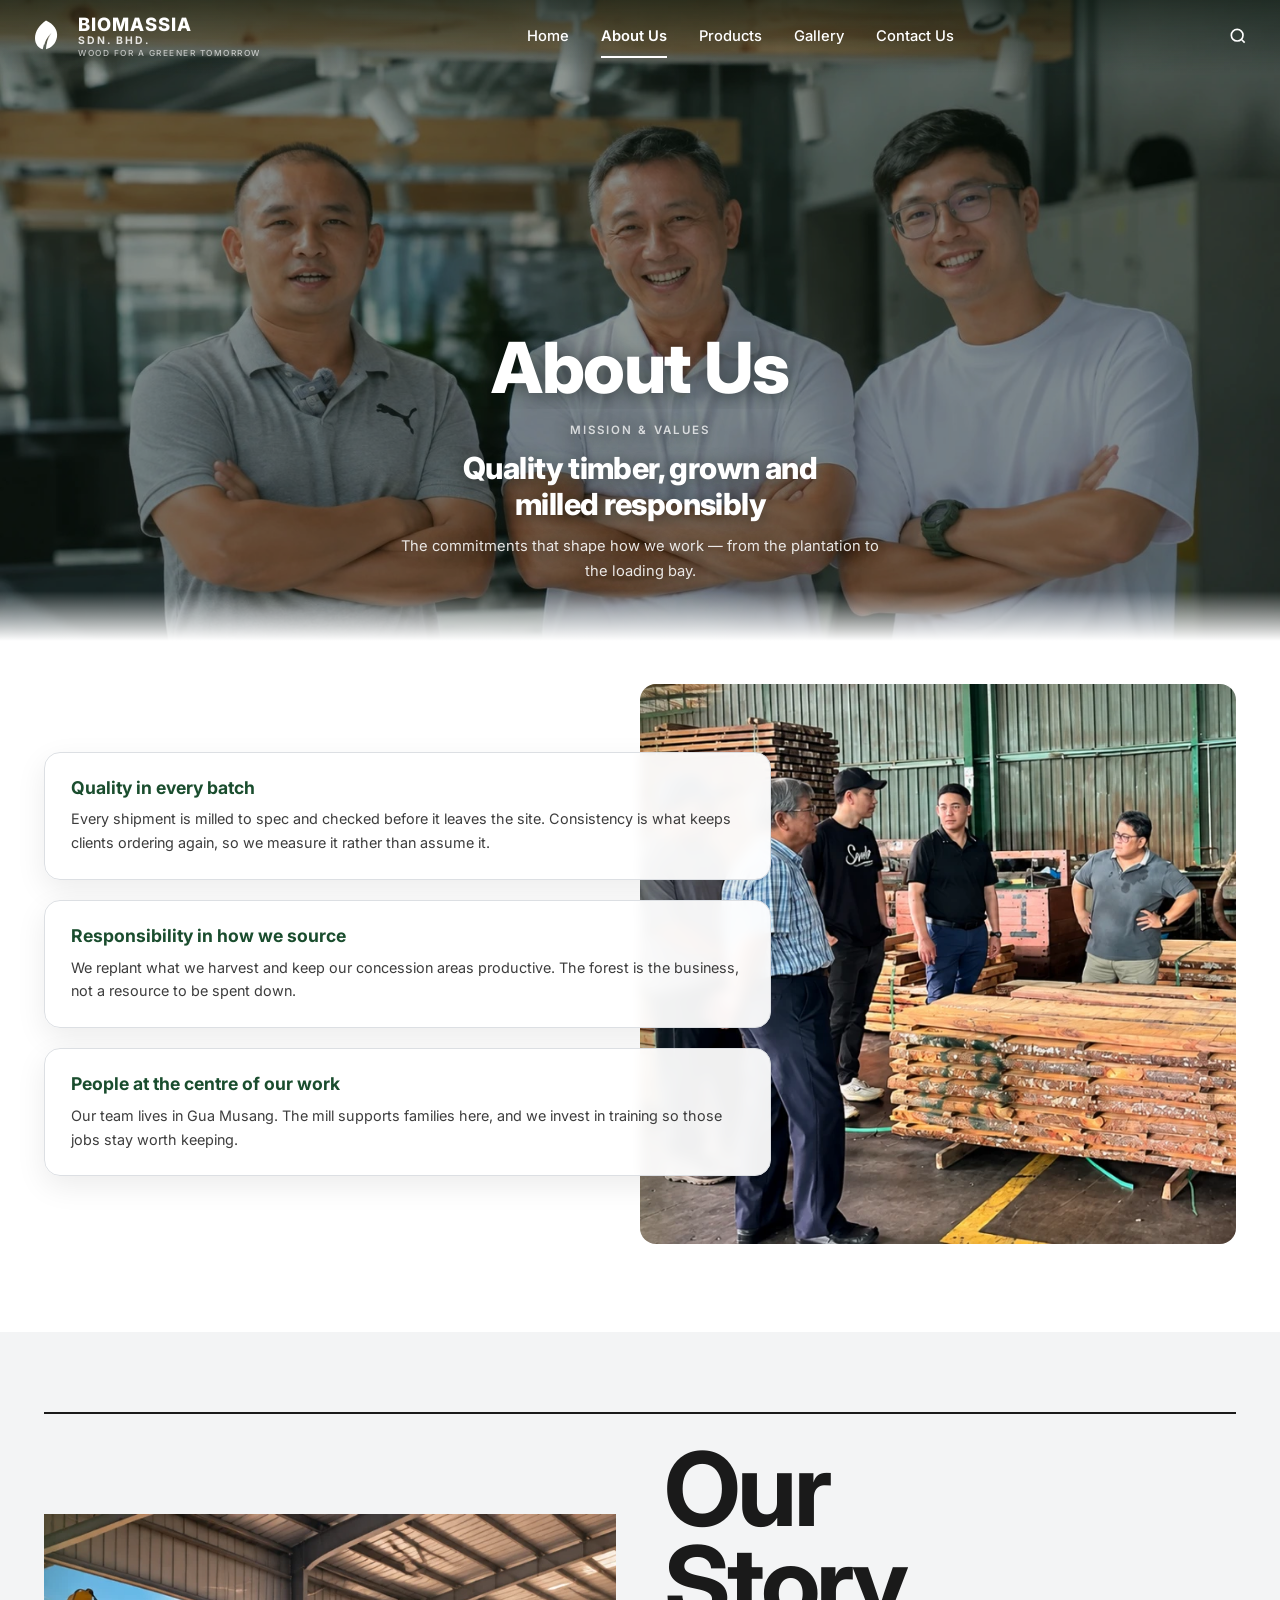
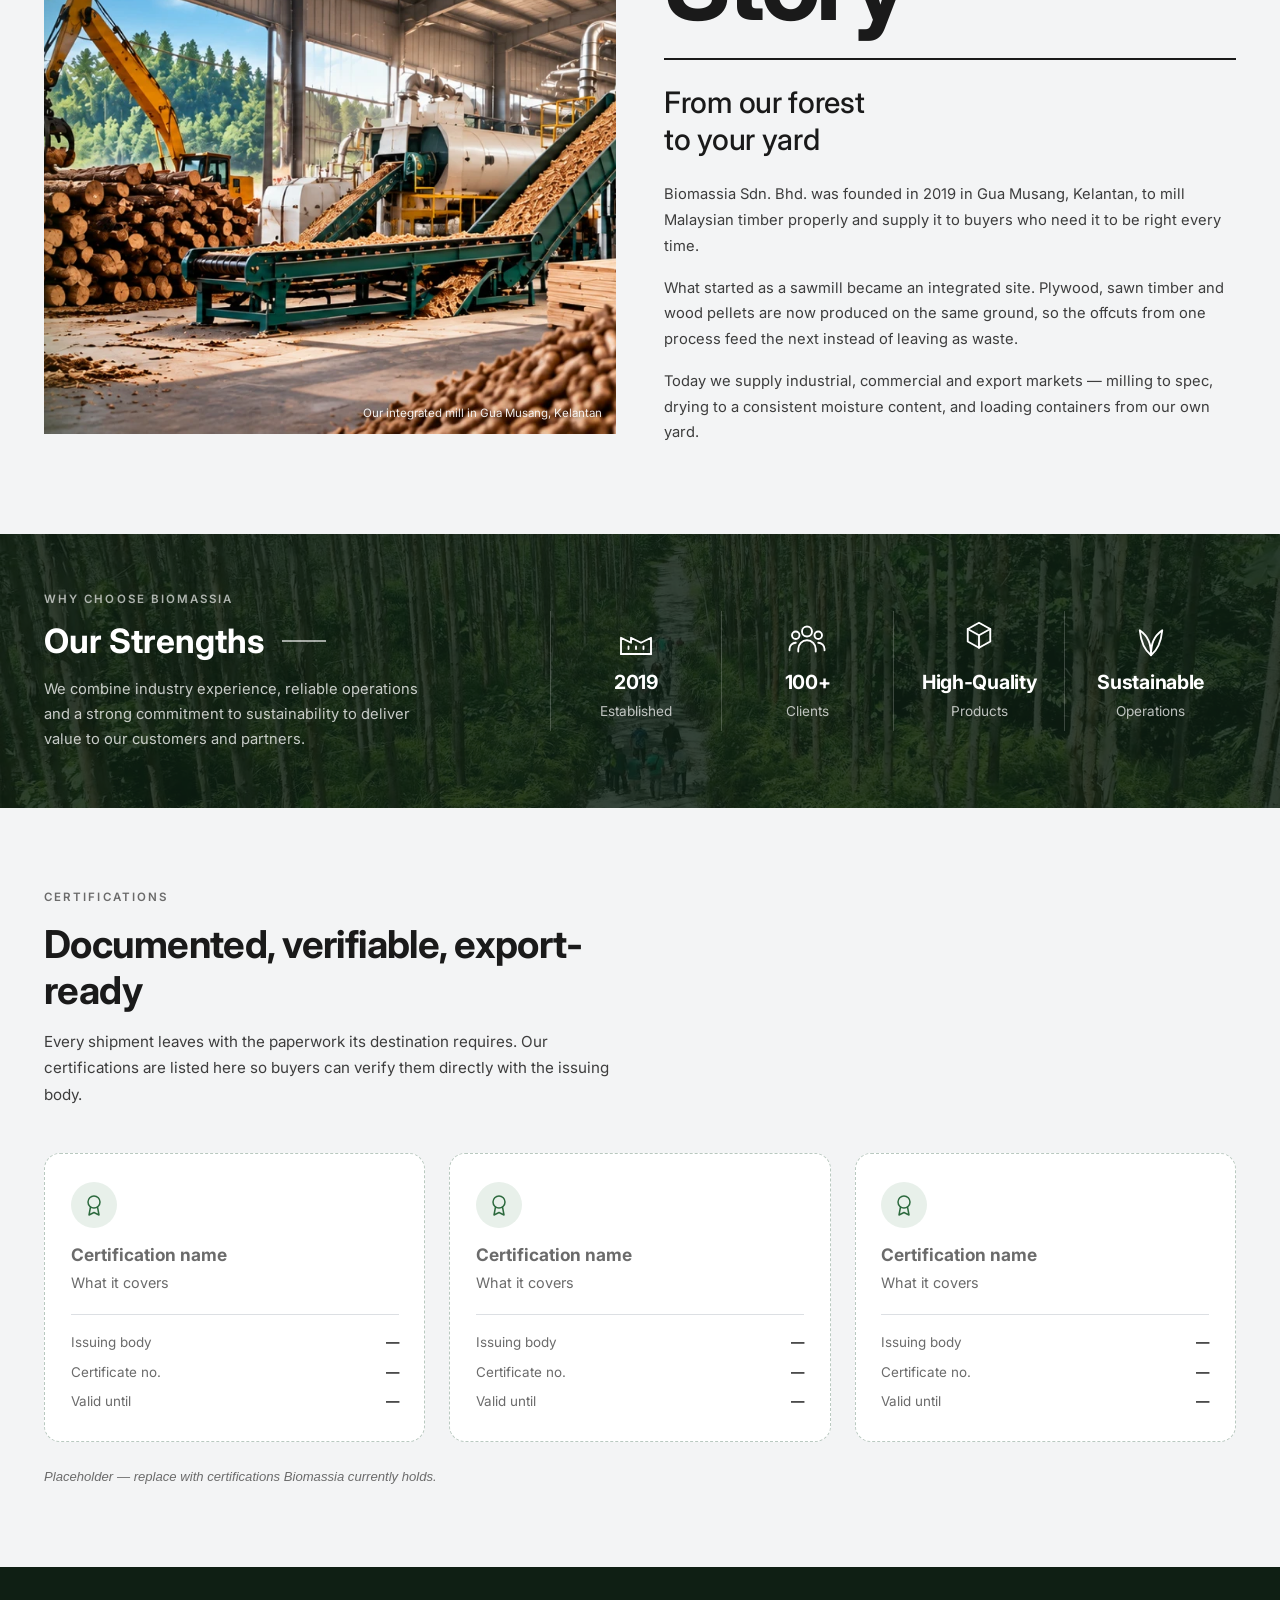
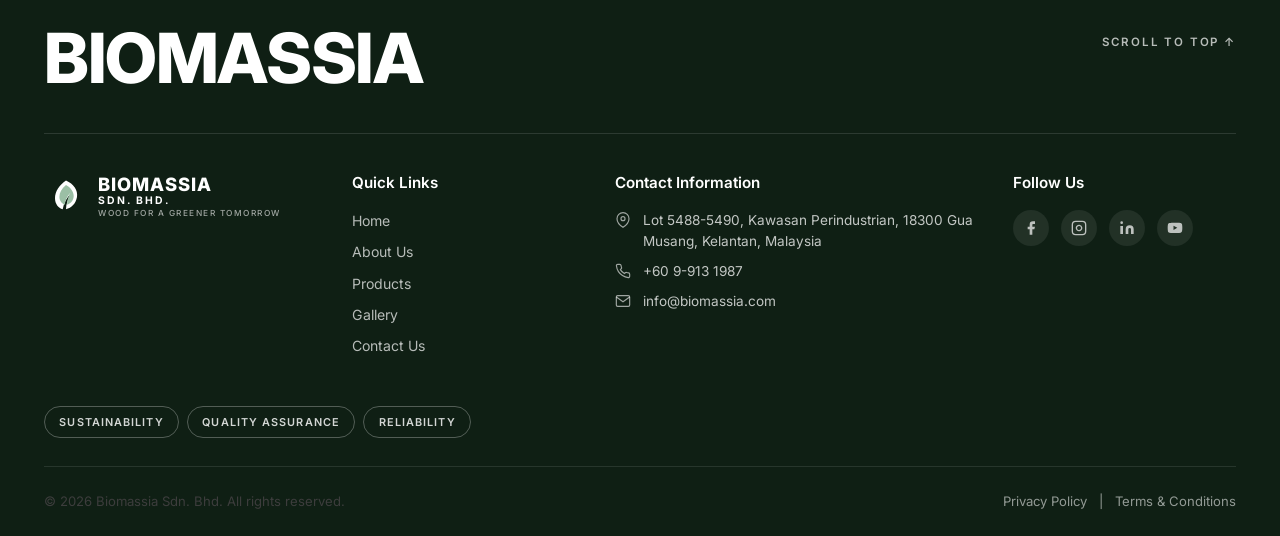
==== commit 8fa2d22e: "Dark industrial theme; real photos; rebuild interior page heroes Home page: - Products and catalog b" ====
--- a/about.html
+++ b/about.html
@@ -56,27 +56,18 @@
             <h1 class="page-hero-title">
                 <span class="line"><span>About Us</span></span>
             </h1>
-        </div>
-
-        <svg class="page-curve" viewBox="0 0 1440 240" preserveAspectRatio="none" aria-hidden="true">
-            <path d="M0,240 C380,232 760,78 1440,0 L1440,240 Z"/>
-        </svg>
-    </section>
-
-    <!-- ============== MISSION & VALUES ============== -->
-    <section class="page-intro page-intro--next-white">
-        <div class="container">
-            <span class="kicker light reveal">Mission &amp; Values</span>
+
+            <div class="hero-copy">
+                <span class="kicker light reveal">Mission &amp; Values</span>
             <div class="reveal-mask">
                 <h2 class="page-intro-title">Quality timber, grown and milled responsibly</h2>
             </div>
             <p class="page-intro-sub reveal">The commitments that shape how we work — from the plantation to the loading bay.</p>
-        </div>
-
-        <svg class="page-sweep" viewBox="0 0 1440 240" preserveAspectRatio="none" aria-hidden="true">
-            <path d="M0,48 C520,120 940,222 1440,240 L1440,240 L0,240 Z"/>
-        </svg>
-    </section>
+            </div>
+        </div>
+
+    </section>
+
 
     <!-- ============== VALUES ============== -->
     <section class="about-values">
@@ -229,6 +220,7 @@
             <p class="certs-note reveal">Placeholder &mdash; replace with certifications Biomassia currently holds.</p>
         </div>
     </section>
+
 
     <footer class="site-footer">
         <div class="container">
--- a/css/styles.css
+++ b/css/styles.css
@@ -7,17 +7,22 @@
 
 :root {
     --green-dark: #1a4d2e;
-    --green-band-top: #1f5634;
+    --band-top: #1b3a26;
     --green-mid: #2d6a3e;
     --green-light: #4a8a5e;
     --green-pale: #e8f0ea;
-    --footer-bg: #0f1f14;
+    /* Dark industrial surface, shared by the footer and the product/mission
+       block. --on-ink pairs are the text levels that sit on it. */
+    --ink: #0f1f14;
+    --on-ink: rgba(255, 255, 255, 0.72);
+    --on-ink-dim: rgba(255, 255, 255, 0.55);
+    --footer-bg: var(--ink);
     --text-dark: #1a1a1a;
     --text-mid: #3d3d3d;
     --text-light: #6b6b6b;
     --bg-white: #ffffff;
-    --bg-cream: #faf9f5;
-    --border: #e4e2dc;
+    --bg-cream: #f3f4f5;
+    --border: #dcdfe3;
 
     --font-sans: 'Inter', -apple-system, BlinkMacSystemFont, 'Segoe UI', Roboto, sans-serif;
     --font-script: 'Caveat', cursive;
@@ -122,9 +127,10 @@
     color: #fff;
     white-space: nowrap;
 }
+/* Sits on the dark products band */
 .pill-dark {
-    border-color: rgba(26, 77, 46, 0.3);
-    color: var(--green-dark);
+    border-color: rgba(255, 255, 255, 0.28);
+    color: #fff;
 }
 
 /* ---------- Oversized text link ---------- */
@@ -723,13 +729,36 @@
 /* ================================================================
    ABOUT PAGE
    ================================================================ */
+/* The photo dissolves into the page and carries the page title plus its
+   intro copy as one block, sitting below the faces in the hero photo. */
 .page-hero {
     position: relative;
-    min-height: 62vh;
-    display: flex;
-    align-items: center;
+    min-height: 72vh;
+    display: flex;
+    align-items: flex-end;
     overflow: hidden;
     color: #fff;
+}
+/* Each page fades to whatever section follows it, so the join is seamless.
+   Explicit rgba rather than `transparent`, which composites through black in
+   some browsers and leaves a grey band mid-gradient. */
+.page-hero--about    { --hero-fade-0: rgba(255, 255, 255, 0); --hero-fade-1: var(--bg-white); }
+.page-hero--products,
+.page-hero--gallery,
+.page-hero--contact  { --hero-fade-0: rgba(243, 244, 245, 0); --hero-fade-1: var(--bg-cream); }
+
+.page-hero::after {
+    content: '';
+    position: absolute;
+    inset: auto 0 -1px 0;
+    /* above the photo and its tint, below .page-hero-inner (z-index 2) */
+    z-index: 1;
+    height: 9%;
+    pointer-events: none;
+    background: linear-gradient(180deg,
+        var(--hero-fade-0) 0%,
+        var(--hero-fade-1) 86%,
+        var(--hero-fade-1) 100%);
 }
 .page-hero-bg,
 .page-hero-overlay {
@@ -740,29 +769,63 @@
     background-size: cover;
     background-position: center;
 }
-/* Each page supplies its own hero image through a modifier */
-.page-hero--about .page-hero-bg { background-image: url('../images/AboutHero.webp'); }
-.page-hero--products .page-hero-bg { background-image: url('../images/hero.webp'); }
-.page-hero--gallery .page-hero-bg { background-image: url('../images/PartnerHero.webp'); }
-.page-hero--contact .page-hero-bg { background-image: url('../images/ManuHero.webp'); }
+/* One shared photo, so the four heroes are identical. Temporary — each page
+   can take its own again by splitting this back into four rules. */
+.page-hero--about .page-hero-bg,
+.page-hero--products .page-hero-bg,
+.page-hero--gallery .page-hero-bg,
+.page-hero--contact .page-hero-bg {
+    background-image: url('../images/team-hero.jpg');
+}
+/* Flat, not left-weighted: the old ramp existed to carry a left-aligned
+   title, and with the title centred it just bleached the left edge. */
 .page-hero-overlay {
-    background: linear-gradient(90deg,
-        rgba(10, 25, 15, 0.78) 0%,
-        rgba(10, 25, 15, 0.5) 45%,
-        rgba(10, 25, 15, 0.2) 100%);
+    background: rgba(10, 25, 15, 0.45);
 }
 .page-hero-inner {
     position: relative;
     z-index: 2;
     padding-top: 7rem;
-    padding-bottom: 9rem;
+    padding-bottom: 4rem;
+    text-align: center;
 }
 .page-hero-title {
+    max-width: 18ch;
+    margin: 0 auto;
     color: #fff;
     font-size: clamp(2.4rem, 6vw, 4.4rem);
     font-weight: 800;
     line-height: 1.05;
     letter-spacing: -0.02em;
+    /* the photo is bright behind the type, so the tint alone will not carry it */
+    text-shadow: 0 2px 20px rgba(8, 18, 12, 0.55);
+}
+
+/* Intro copy, lifted out of the old green band and onto the photo. Spacing is
+   deliberately tight: it has to sit between the faces above and the fade below. */
+.hero-copy {
+    margin-top: 1rem;
+    text-shadow: 0 2px 16px rgba(8, 18, 12, 0.5);
+}
+.hero-copy .kicker.light {
+    margin-bottom: 0.75rem;
+    color: rgba(255, 255, 255, 0.75);
+}
+.hero-copy .page-intro-title {
+    max-width: 22ch;
+    margin: 0 auto 0.7rem;
+    color: #fff;
+    font-size: clamp(1.3rem, 2.4vw, 1.9rem);
+    font-weight: 800;
+    line-height: 1.18;
+    letter-spacing: -0.02em;
+}
+.hero-copy .page-intro-sub {
+    max-width: 54ch;
+    margin: 0 auto;
+    color: rgba(255, 255, 255, 0.88);
+    font-size: 0.92rem;
+    line-height: 1.7;
 }
 
 /* The sweep that carries the hero into the mission band below */
@@ -776,11 +839,11 @@
     height: clamp(70px, 9vw, 140px);
     display: block;
 }
-.page-curve path { fill: var(--green-band-top); }
+.page-curve path { fill: var(--band-top); }
 
 .page-intro {
     padding: 1.5rem 0 5rem;
-    background: linear-gradient(180deg, var(--green-band-top) 0%, var(--green-dark) 100%);
+    background: linear-gradient(180deg, var(--band-top) 0%, var(--ink) 100%);
     color: #fff;
     text-align: center;
 }
@@ -1675,7 +1738,7 @@
 /* ================================================================
    STATEMENT + STAGGERED CARDS
    ================================================================ */
-.statement-section { padding: 5.5rem 0 4.5rem; background: #fff; }
+.statement-section { padding: 5.5rem 0 4.5rem; background: #fff; border-bottom: 1px solid var(--border); }
 .statement-head {
     font-size: clamp(1.35rem, 2.7vw, 2.55rem);
     font-weight: 800;
@@ -1825,11 +1888,11 @@
    ================================================================ */
 /* Cream band marks where the products section starts, so the boundary with the
    statement section above reads as deliberate rather than as a gap. */
-.bigtitle-section { padding: 4rem 0 2.5rem; background: var(--bg-cream); overflow: hidden; }
+.bigtitle-section { padding: 5rem 0 3.5rem; background: var(--ink); overflow: hidden; }
 .bigtitle-section .display-xl {
     text-align: center;
     margin-bottom: 2rem;
-    color: var(--green-dark);
+    color: #fff;
 }
 
 .products-meta {
@@ -1847,14 +1910,14 @@
     line-height: 1.65;
     letter-spacing: 0.05em;
     text-transform: uppercase;
-    color: var(--text-light);
+    color: var(--on-ink);
 }
 .products-pills { flex-wrap: nowrap; }
 .meta-icon {
     width: 26px;
     height: 26px;
     flex-shrink: 0;
-    color: var(--text-light);
+    color: var(--on-ink-dim);
     margin-right: 0.15rem;
 }
 .meta-icon svg { width: 100%; height: 100%; }
@@ -1865,20 +1928,23 @@
     display: inline-flex;
     align-items: center;
     justify-content: center;
-    border: 1px solid rgba(26, 77, 46, 0.3);
+    border: 1px solid rgba(255, 255, 255, 0.28);
     border-radius: 50%;
-    color: var(--green-dark);
+    color: #fff;
     transition: background var(--t), color var(--t), border-color var(--t);
 }
 .meta-arrow svg { width: 16px; height: 16px; }
 .meta-arrow:hover {
-    background: var(--green-mid);
-    border-color: var(--green-mid);
-    color: #fff;
+    background: #fff;
+    border-color: #fff;
+    color: var(--ink);
 }
 .fullbleed-media {
     position: relative;
-    height: clamp(200px, 26vw, 340px);
+    /* Ratio rather than a height: the band then stays proportionally correct
+       at every width, and shows ~78% of the photo instead of ~56%. */
+    aspect-ratio: 5 / 2;
+    min-height: 200px;
     border-radius: 16px;
     overflow: hidden;
 }
@@ -1890,22 +1956,22 @@
     right: 0;
     top: -15%;
     height: 130%;
-    /* Source is sky-heavy, so the crop sits low to favour the plantation */
-    background-image: url('../images/plantationview.jpg');
+    background-image: url('../images/plant-wide.jpg');
     background-size: cover;
-    background-position: center 88%;
+    background-position: center;
     will-change: transform;
 }
 
 /* ================================================================
    CATALOG (categories + mission + cards + oversized link)
    ================================================================ */
-.catalog-section { padding: 4rem 0 5rem; background: var(--bg-cream); }
+.catalog-section { padding: 3.5rem 0 5rem; background: var(--ink); }
 .catalog-top { margin-bottom: 3rem; }
 .cat-mission {
     font-size: 0.98rem;
     line-height: 1.75;
     max-width: 60ch;
+    color: var(--on-ink);
 }
 
 /* Product carousel — upright cards: photo, name, blurb, link */
@@ -1918,7 +1984,7 @@
     scrollbar-width: none;
     -ms-overflow-style: none;
     /* room for the hover lift and the card shadow */
-    padding: 0.5rem 0.25rem 1.75rem;
+    padding: 0.5rem 0.25rem 2.25rem;
 }
 .pcar-track::-webkit-scrollbar { display: none; }
 
@@ -2004,7 +2070,7 @@
     display: inline-flex;
     align-items: center;
     gap: 0.5rem;
-    color: var(--green-dark);
+    color: #fff;
     font-size: 0.8rem;
     font-weight: 600;
     letter-spacing: 0.06em;
@@ -2015,7 +2081,7 @@
     height: 15px;
     transition: transform var(--t);
 }
-.pcar-more:hover { color: var(--green-mid); }
+.pcar-more:hover { color: rgba(255, 255, 255, 0.75); }
 .pcar-more:hover svg { transform: translate(3px, -3px); }
 
 .pcar-nav {
@@ -2030,24 +2096,24 @@
     display: inline-flex;
     align-items: center;
     justify-content: center;
-    border: 1px solid var(--border);
+    border: 1px solid rgba(255, 255, 255, 0.3);
     border-radius: 10px;
-    background: #fff;
-    color: var(--text-dark);
+    background: transparent;
+    color: #fff;
     cursor: pointer;
     transition: background var(--t), color var(--t), border-color var(--t), opacity var(--t);
 }
 .pcar-btn svg { width: 20px; height: 20px; }
-.pcar-btn:hover:not(:disabled) { border-color: var(--green-mid); color: var(--green-mid); }
+.pcar-btn:hover:not(:disabled) { border-color: #fff; color: #fff; background: rgba(255, 255, 255, 0.08); }
 .pcar-btn-solid {
-    background: var(--green-dark);
-    border-color: var(--green-dark);
-    color: #fff;
+    background: #fff;
+    border-color: #fff;
+    color: var(--ink);
 }
 .pcar-btn-solid:hover:not(:disabled) {
-    background: var(--green-mid);
-    border-color: var(--green-mid);
-    color: #fff;
+    background: rgba(255, 255, 255, 0.85);
+    border-color: rgba(255, 255, 255, 0.85);
+    color: var(--ink);
 }
 .pcar-btn:disabled { opacity: 0.35; cursor: default; }
 
@@ -2055,16 +2121,16 @@
    MISSION BAND (dark)
    ================================================================ */
 .mission-section {
-    padding: 5.5rem 0 3rem;
+    padding: 3.25rem 0 2.75rem;
     background: var(--green-dark);
     color: #fff;
 }
 .mission-head {
-    max-width: 22ch;
-    margin: 0 auto 3.5rem;
+    max-width: 24ch;
+    margin: 0 auto 2.25rem;
     text-align: center;
     color: #fff;
-    font-size: clamp(1.5rem, 3vw, 2.4rem);
+    font-size: clamp(1.35rem, 2.5vw, 2rem);
     font-weight: 700;
     line-height: 1.25;
     letter-spacing: -0.015em;
@@ -2072,61 +2138,40 @@
 
 .mission-grid {
     display: grid;
-    grid-template-columns: 1fr 1.7fr;
+    grid-template-columns: 0.85fr 2fr;
     gap: 3rem;
     align-items: start;
 }
 
+/* A lifted panel rather than a highlight: the stats beside it are the
+   content that should carry the most weight. */
 .mission-card {
-    background: linear-gradient(160deg, #4a8a5e 0%, #2d6a3e 100%);
-    border-radius: 18px;
-    padding: 2rem 1.75rem;
+    /* Reads as an inset well against the lighter band. Separating by
+       lightness rather than hue keeps it legible in greyscale too. */
+    background: var(--ink);
+    border: 1px solid rgba(255, 255, 255, 0.12);
+    border-radius: 16px;
+    padding: 1.5rem 1.4rem;
 }
 .mission-card h3 {
     color: #fff;
-    font-size: 1.3rem;
+    font-size: 1.1rem;
     line-height: 1.3;
-    margin-bottom: 0.75rem;
+    margin-bottom: 0.6rem;
 }
 .mission-card > p {
-    color: rgba(255, 255, 255, 0.8);
-    font-size: 0.92rem;
-    line-height: 1.6;
-    margin-bottom: 1.75rem;
-}
-
-.mission-meters {
-    display: grid;
-    gap: 1.25rem;
-    padding-top: 1.5rem;
-    border-top: 1px dashed rgba(255, 255, 255, 0.35);
-}
-.meter-top {
-    display: flex;
-    justify-content: space-between;
-    gap: 1rem;
-    margin-bottom: 0.5rem;
-    font-size: 0.88rem;
-    font-weight: 600;
-    color: #fff;
-}
-.meter-track {
-    height: 8px;
-    border-radius: 999px;
-    background: rgba(255, 255, 255, 0.22);
-    overflow: hidden;
-}
-.meter-fill {
-    display: block;
-    height: 100%;
-    border-radius: 999px;
-    background: var(--green-pale);
+    margin: 0;
+    /* brighter than --on-ink: the lifted card raises the background under it,
+       which costs this paragraph its AA margin at 0.72 */
+    color: rgba(255, 255, 255, 0.88);
+    font-size: 0.86rem;
+    line-height: 1.65;
 }
 
 .mission-stats {
     display: grid;
     grid-template-columns: repeat(2, 1fr);
-    gap: 2.25rem 2rem;
+    gap: 1.75rem 2rem;
 }
 .mstat-top {
     display: flex;
@@ -2366,19 +2411,6 @@
         transform: none;
         transition: none;
     }
-}
-
-/* Meters grow from the left as their card arrives. scaleX rather than width,
-   so the inline percentage stays the single source of truth. */
-.js-reveal .reveal .meter-fill {
-    transform: scaleX(0);
-    transform-origin: left center;
-    transition: transform 1.1s cubic-bezier(0.22, 0.61, 0.36, 1);
-}
-.js-reveal .reveal.is-visible .meter-fill { transform: none; }
-
-@media (prefers-reduced-motion: reduce) {
-    .js-reveal .reveal .meter-fill { transform: none; transition: none; }
 }
 
 /* Card variant: the motion sits on the inner media, not the card itself, so it
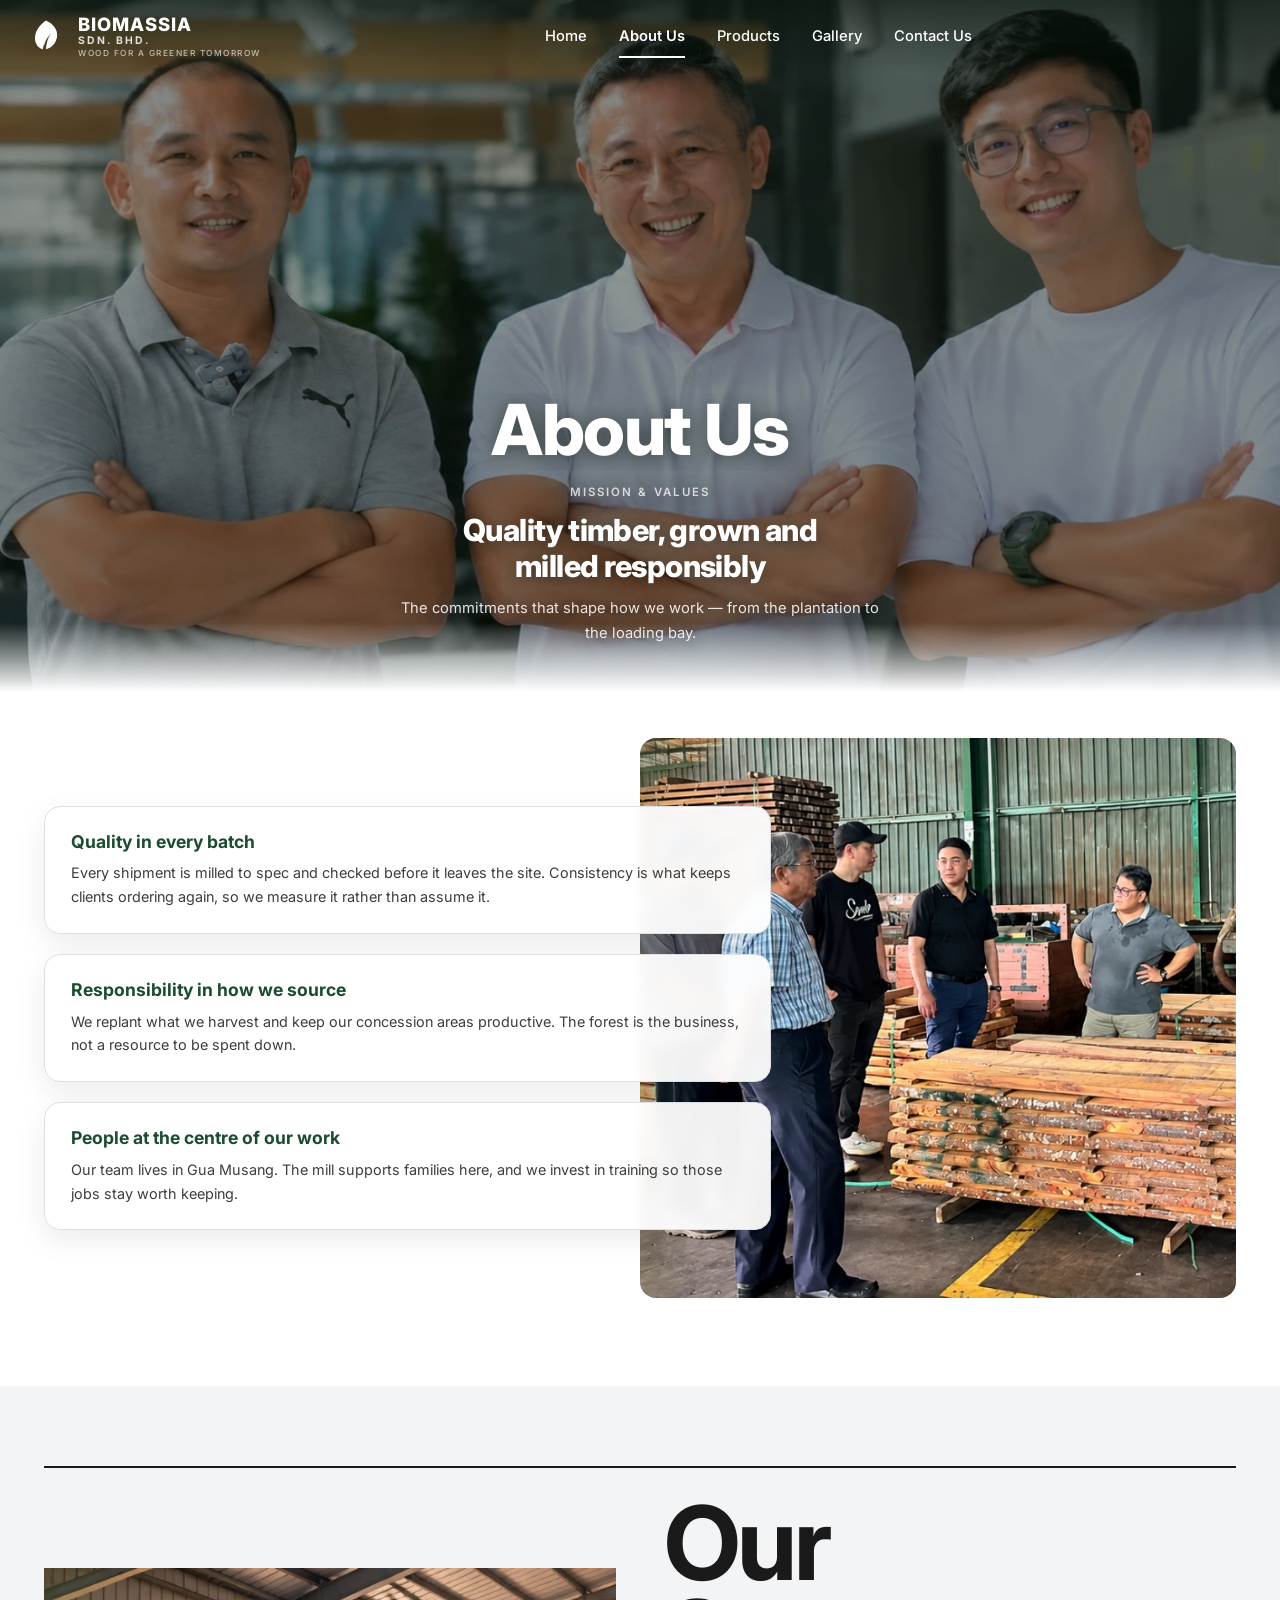
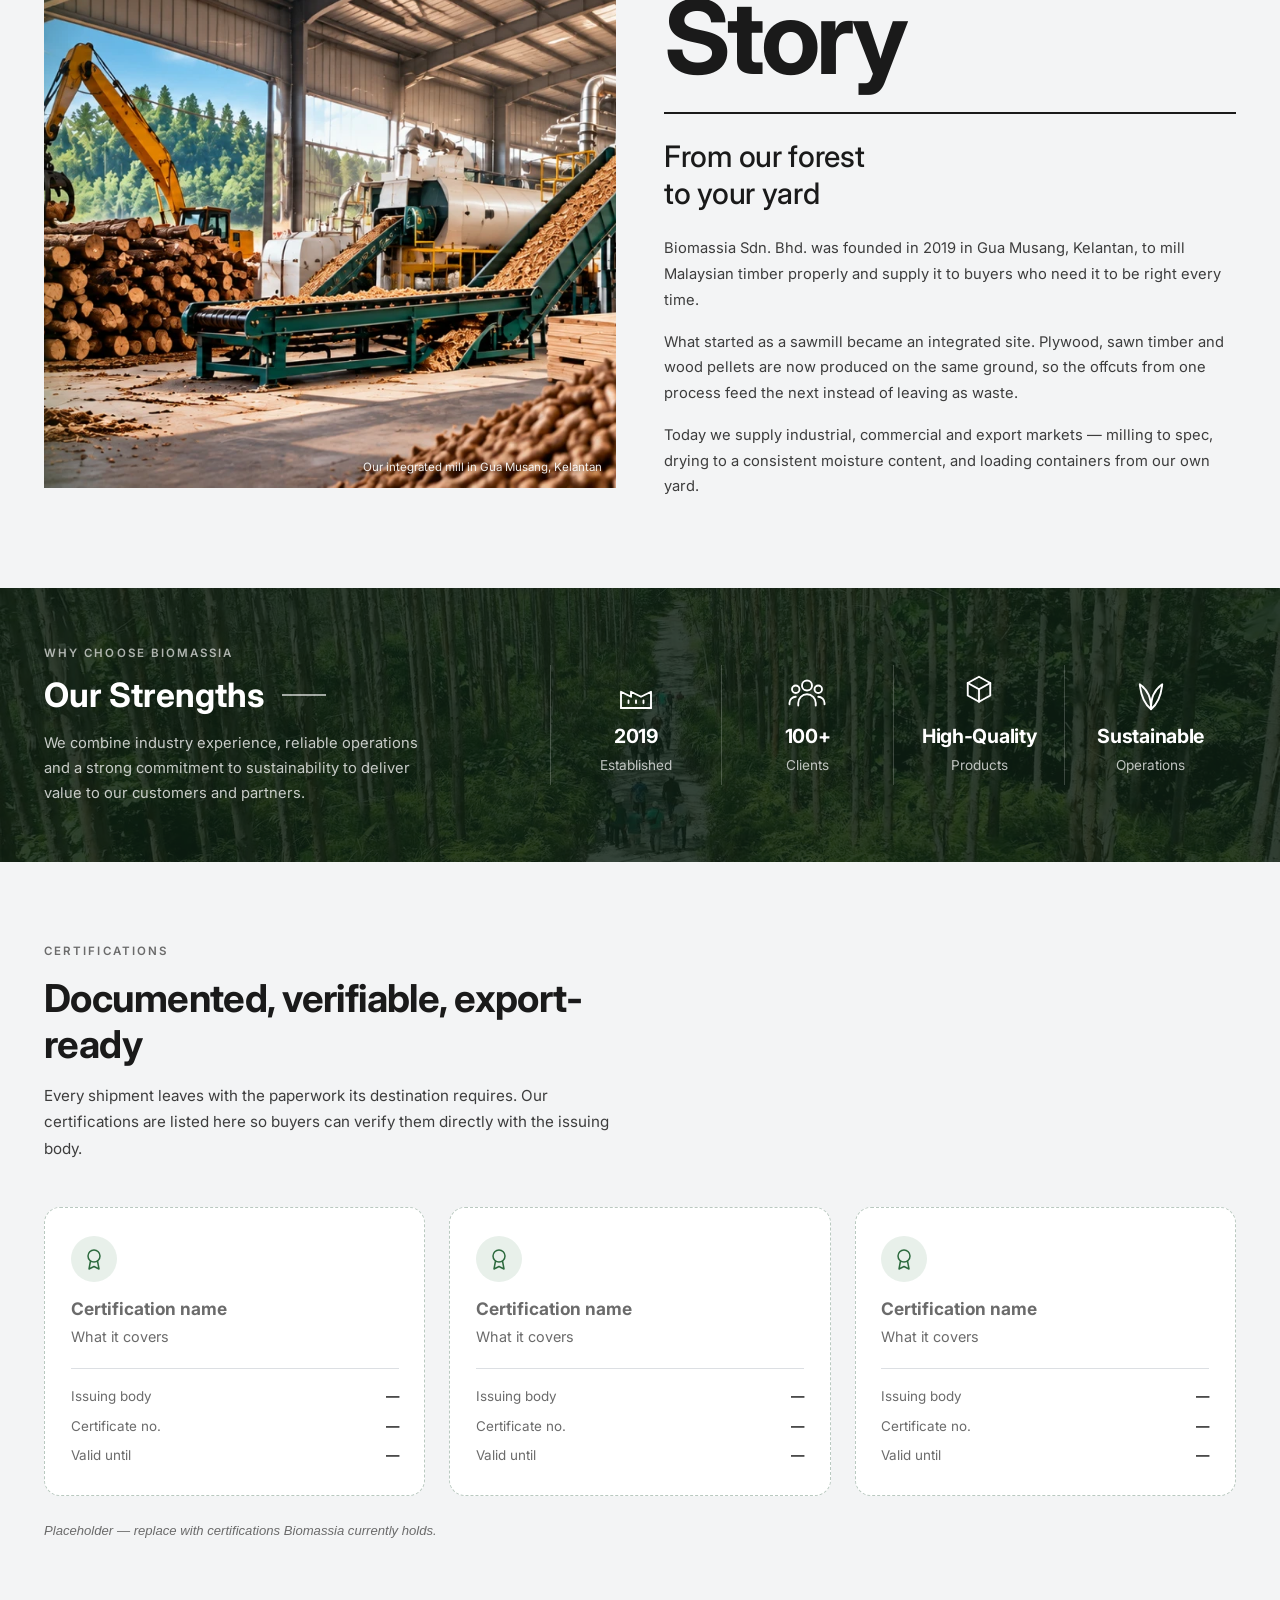
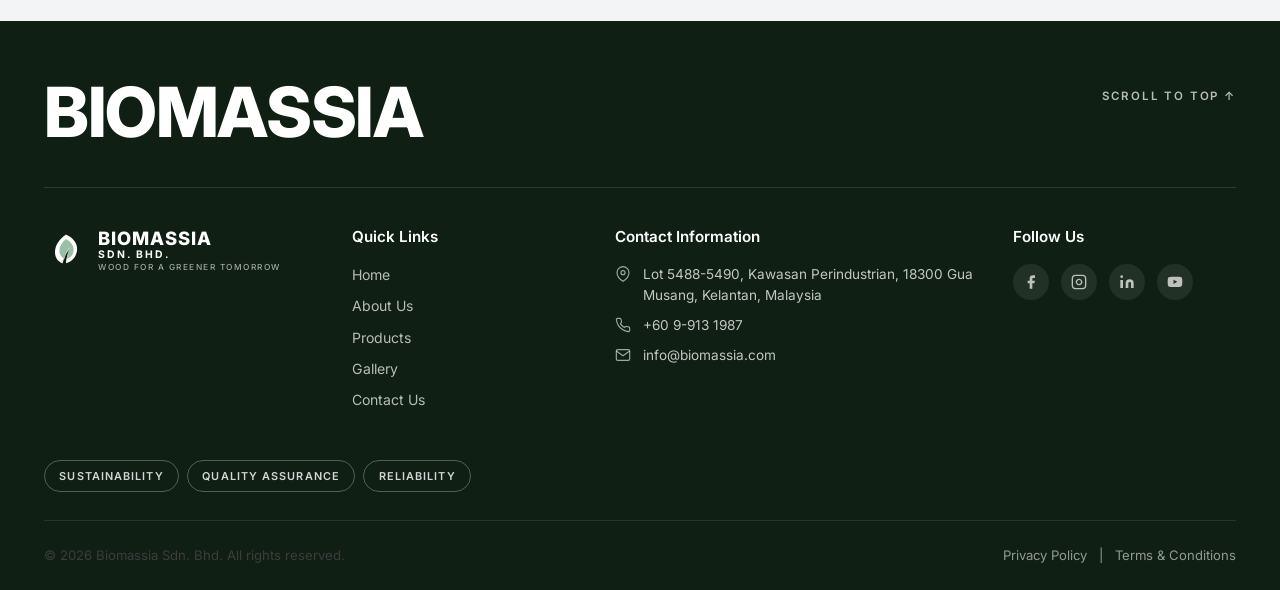
==== commit 41ca48e2: "Real site photography; per-page heroes; nav and button cleanup Photos: - Each interior page gets its" ====
--- a/about.html
+++ b/about.html
@@ -35,11 +35,6 @@
                 <a href="contact.html" class="nav-link">Contact Us</a>
             </nav>
             <div class="nav-actions">
-                <button class="icon-btn" aria-label="Search">
-                    <svg viewBox="0 0 24 24" fill="none" stroke="currentColor" stroke-width="2">
-                        <circle cx="11" cy="11" r="7"></circle><path d="M20 20l-3.5-3.5"></path>
-                    </svg>
-                </button>
                 <button class="nav-toggle" id="navToggle" aria-label="Open menu">
                     <span></span><span></span><span></span>
                 </button>
--- a/css/styles.css
+++ b/css/styles.css
@@ -252,6 +252,23 @@
 
 /* Crisp outline on dark imagery — fills white on hover.
    No backdrop-filter: it is costly to composite over playing video. */
+/* Light-background twin of .btn-line: outline that fills on hover. */
+.btn-outline {
+    background: transparent;
+    color: var(--green-dark);
+    border-color: rgba(26, 77, 46, 0.45);
+    box-shadow: none;
+}
+.btn-outline::before { opacity: 0; }
+.btn-outline:hover {
+    background: var(--green-dark);
+    border-color: var(--green-dark);
+    color: #fff;
+    transform: translateY(-2px);
+    box-shadow: none;
+}
+.btn-outline:active { transform: translateY(0); }
+
 .btn-line {
     background: transparent;
     color: #fff;
@@ -733,7 +750,7 @@
    intro copy as one block, sitting below the faces in the hero photo. */
 .page-hero {
     position: relative;
-    min-height: 72vh;
+    min-height: 78vh;
     display: flex;
     align-items: flex-end;
     overflow: hidden;
@@ -753,7 +770,9 @@
     inset: auto 0 -1px 0;
     /* above the photo and its tint, below .page-hero-inner (z-index 2) */
     z-index: 1;
-    height: 9%;
+    /* Fixed, not a percentage: as a share of the hero it grew with the
+       viewport and started swallowing the copy on tall screens. */
+    height: 80px;
     pointer-events: none;
     background: linear-gradient(180deg,
         var(--hero-fade-0) 0%,
@@ -771,11 +790,20 @@
 }
 /* One shared photo, so the four heroes are identical. Temporary — each page
    can take its own again by splitting this back into four rules. */
-.page-hero--about .page-hero-bg,
-.page-hero--products .page-hero-bg,
-.page-hero--gallery .page-hero-bg,
+.page-hero--about .page-hero-bg {
+    background-image: url('../images/HeroUs.jpg');
+}
+/* Contact takes its own shot of the pellet plant. */
 .page-hero--contact .page-hero-bg {
-    background-image: url('../images/team-hero.jpg');
+    background-image: url('../images/HeroContact.jpg');
+}
+/* Gallery takes its own shot of the mill floor. */
+.page-hero--gallery .page-hero-bg {
+    background-image: url('../images/HeroGallery.jpg');
+}
+/* Products takes its own shot of the yard. */
+.page-hero--products .page-hero-bg {
+    background-image: url('../images/HeroProduct.jpg');
 }
 /* Flat, not left-weighted: the old ramp existed to carry a left-aligned
    title, and with the title centred it just bleached the left edge. */
@@ -786,7 +814,7 @@
     position: relative;
     z-index: 2;
     padding-top: 7rem;
-    padding-bottom: 4rem;
+    padding-bottom: 3.5rem;
     text-align: center;
 }
 .page-hero-title {
@@ -946,7 +974,8 @@
     display: grid;
     grid-template-columns: 1fr 1.05fr;
     gap: 3.5rem;
-    align-items: start;
+    /* stretch, so the form's card reaches the same bottom edge as the map */
+    align-items: stretch;
 }
 
 .contact-aside .kicker { margin-bottom: 0.7rem; }
@@ -1025,7 +1054,11 @@
 }
 
 /* ---- form card ---- */
+/* The aside runs taller than the form, so the form stretches to match and
+   the slack goes into the message box rather than leaving the card part empty. */
 .cform {
+    display: flex;
+    flex-direction: column;
     padding: 2rem;
     background: var(--bg-white);
     border: 1px solid var(--border);
@@ -1061,6 +1094,12 @@
     min-height: 130px;
     resize: vertical;
 }
+.cfield:has(textarea) {
+    display: flex;
+    flex-direction: column;
+    flex: 1;
+}
+.cfield:has(textarea) textarea { flex: 1; }
 .cfield input::placeholder,
 .cfield textarea::placeholder { color: var(--text-light); }
 
@@ -1831,10 +1870,17 @@
     .scard-overlay .scard-name { display: block; margin-bottom: 0.45rem; }
     .scard-overlay .scard-text { margin-top: 0; }
 
-    .scard-below { transition: opacity 0.3s ease; }
+    /* Coming back, wait for the overlay to clear the image before fading in,
+       so the two copies are never both on screen at once. */
+    .scard-below { transition: opacity 0.18s ease 0.2s; }
 
     .scard:hover .scard-overlay { transform: translateY(0); }
-    .scard:hover .scard-below { opacity: 0; }
+    .scard:hover .scard-below {
+        /* Going out, leave immediately rather than cross-fading with the
+           overlay as it slides up — that overlap showed the line twice. */
+        transition: opacity 0.12s ease;
+        opacity: 0;
+    }
 }
 
 @media (prefers-reduced-motion: reduce) {
@@ -2122,7 +2168,13 @@
    ================================================================ */
 .mission-section {
     padding: 3.25rem 0 2.75rem;
-    background: var(--green-dark);
+    /* Photo behind a heavy green veil. 0.88 is about the limit: .mstat-desc
+       is only 70% white, so letting more image through drops it under AA. */
+    background-image:
+        linear-gradient(rgba(26, 77, 46, 0.88), rgba(26, 77, 46, 0.88)),
+        url('../images/MissionBg.jpg');
+    background-size: cover;
+    background-position: center;
     color: #fff;
 }
 .mission-head {
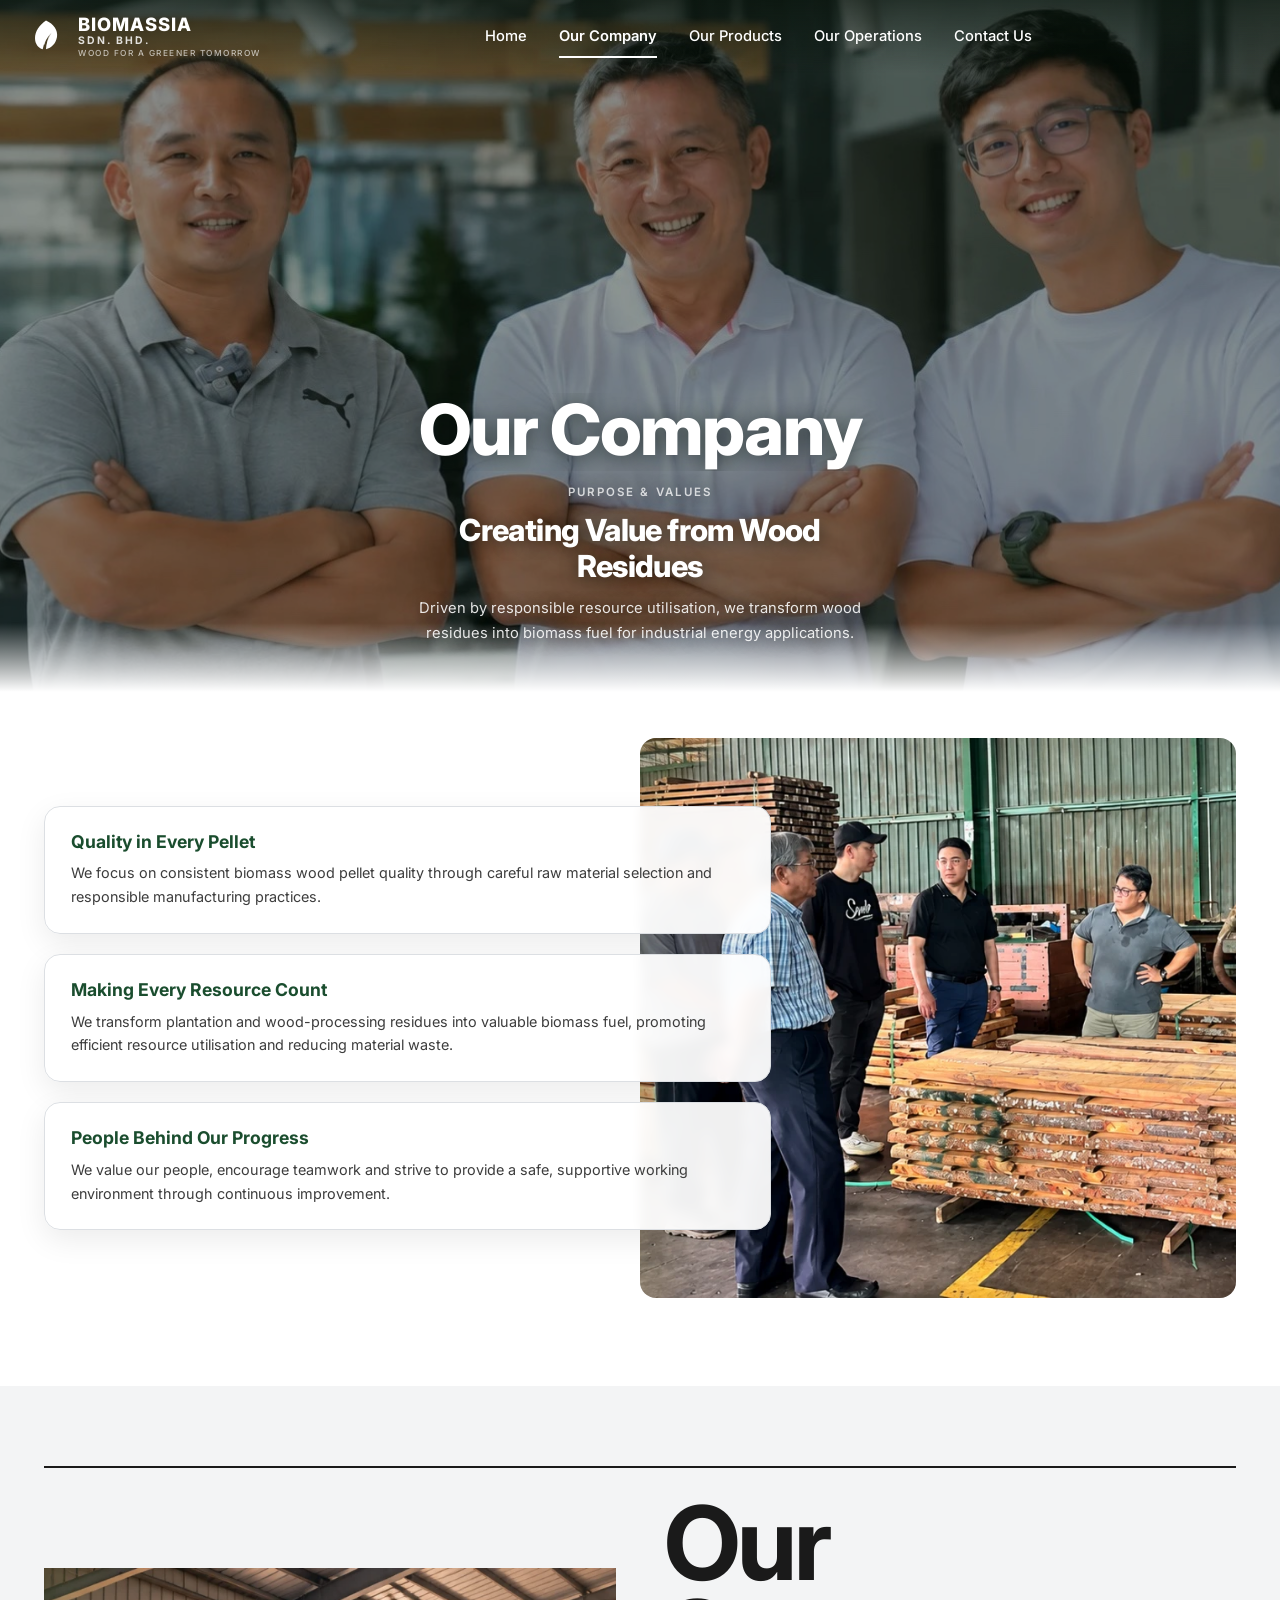
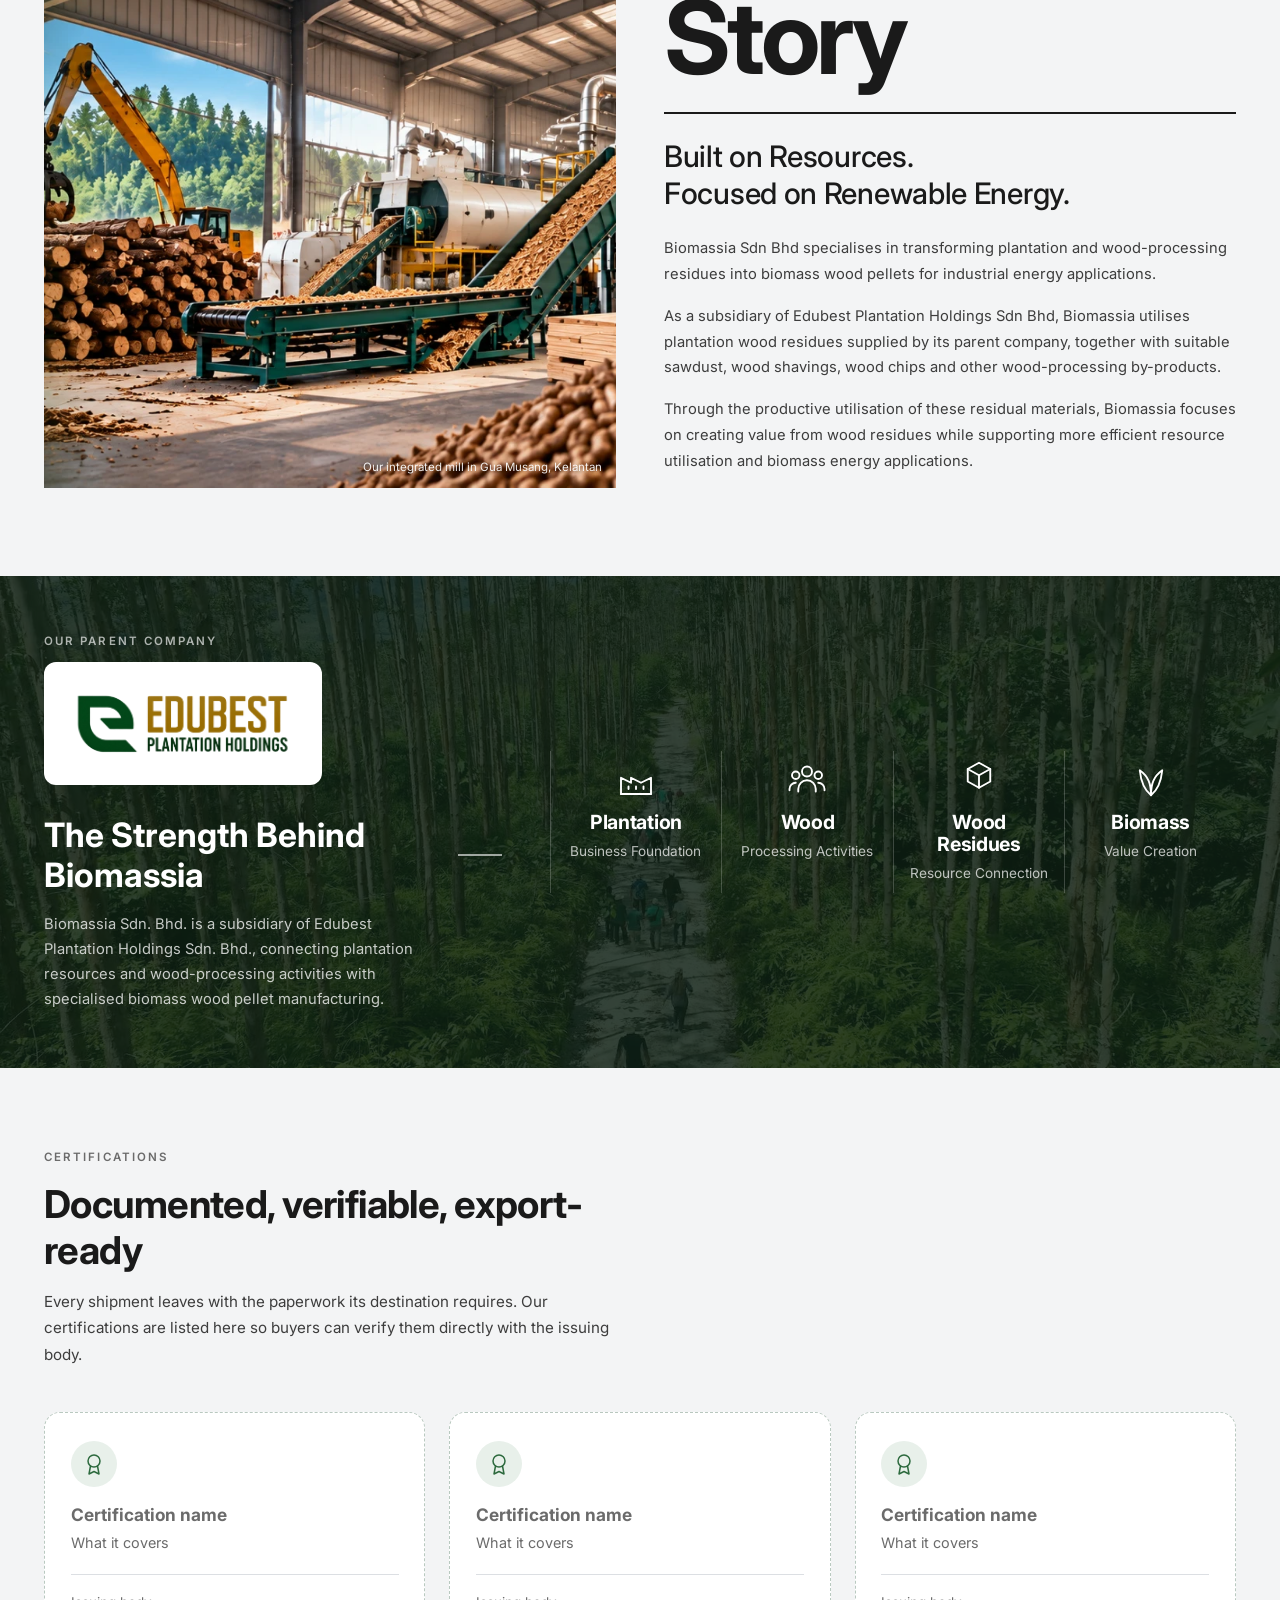
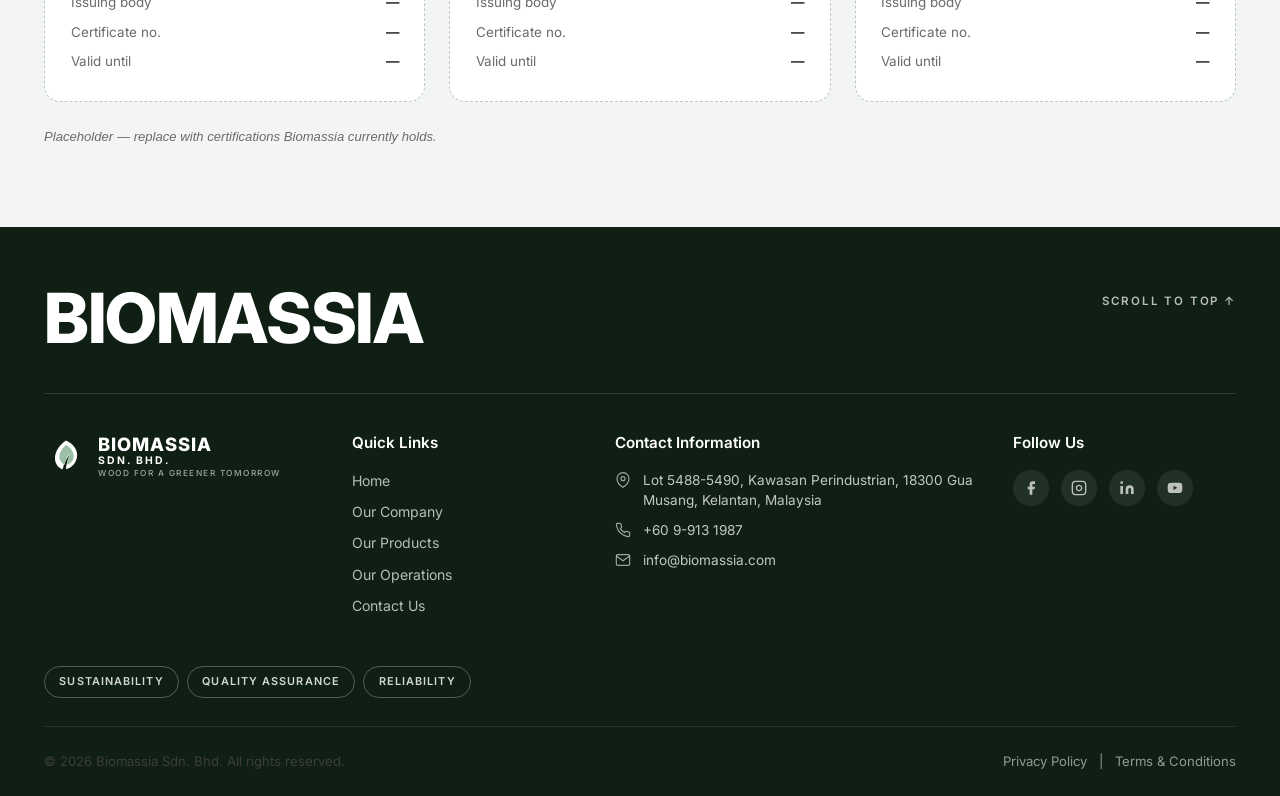
==== commit 7c51374a: "Rework About and Products copy; rename the navigation Rename the nav to Home / Our Company / Our Pro" ====
--- a/about.html
+++ b/about.html
@@ -3,7 +3,7 @@
 <head>
     <meta charset="UTF-8">
     <meta name="viewport" content="width=device-width, initial-scale=1.0">
-    <title>About Us — Biomassia Sdn. Bhd.</title>
+    <title>Our Company — Biomassia Sdn. Bhd.</title>
     <link rel="preconnect" href="https://fonts.googleapis.com">
     <link rel="preconnect" href="https://fonts.gstatic.com" crossorigin>
     <link href="https://fonts.googleapis.com/css2?family=Inter:wght@400;500;600;700;800;900&family=Caveat:wght@600;700&display=swap" rel="stylesheet">
@@ -29,9 +29,9 @@
             </a>
             <nav class="nav-menu" id="navMenu" aria-label="Primary">
                 <a href="index.html" class="nav-link">Home</a>
-                <a href="about.html" class="nav-link active">About Us</a>
-                <a href="products.html" class="nav-link">Products</a>
-                <a href="gallery.html" class="nav-link">Gallery</a>
+                <a href="about.html" class="nav-link active">Our Company</a>
+                <a href="products.html" class="nav-link">Our Products</a>
+                <a href="gallery.html" class="nav-link">Our Operations</a>
                 <a href="contact.html" class="nav-link">Contact Us</a>
             </nav>
             <div class="nav-actions">
@@ -49,15 +49,15 @@
 
         <div class="container page-hero-inner">
             <h1 class="page-hero-title">
-                <span class="line"><span>About Us</span></span>
+                <span class="line"><span>Our Company</span></span>
             </h1>
 
             <div class="hero-copy">
-                <span class="kicker light reveal">Mission &amp; Values</span>
+                <span class="kicker light reveal">Purpose &amp; Values</span>
             <div class="reveal-mask">
-                <h2 class="page-intro-title">Quality timber, grown and milled responsibly</h2>
-            </div>
-            <p class="page-intro-sub reveal">The commitments that shape how we work — from the plantation to the loading bay.</p>
+                <h2 class="page-intro-title">Creating Value from Wood Residues</h2>
+            </div>
+            <p class="page-intro-sub reveal">Driven by responsible resource utilisation, we transform wood residues into biomass fuel for industrial energy applications.</p>
             </div>
         </div>
 
@@ -69,16 +69,16 @@
         <div class="container about-values-grid">
             <div class="value-cards reveal-stagger">
                 <article class="vcard">
-                    <h3>Quality in every batch</h3>
-                    <p>Every shipment is milled to spec and checked before it leaves the site. Consistency is what keeps clients ordering again, so we measure it rather than assume it.</p>
+                    <h3>Quality in Every Pellet</h3>
+                    <p>We focus on consistent biomass wood pellet quality through careful raw material selection and responsible manufacturing practices.</p>
                 </article>
                 <article class="vcard">
-                    <h3>Responsibility in how we source</h3>
-                    <p>We replant what we harvest and keep our concession areas productive. The forest is the business, not a resource to be spent down.</p>
+                    <h3>Making Every Resource Count</h3>
+                    <p>We transform plantation and wood-processing residues into valuable biomass fuel, promoting efficient resource utilisation and reducing material waste.</p>
                 </article>
                 <article class="vcard">
-                    <h3>People at the centre of our work</h3>
-                    <p>Our team lives in Gua Musang. The mill supports families here, and we invest in training so those jobs stay worth keeping.</p>
+                    <h3>People Behind Our Progress</h3>
+                    <p>We value our people, encourage teamwork and strive to provide a safe, supportive working environment through continuous improvement.</p>
                 </article>
             </div>
 
@@ -93,17 +93,22 @@
 
             <div class="story-grid">
                 <figure class="story-figure reveal reveal-left">
-                    <span class="story-photo" aria-hidden="true"></span>
+                    <span class="story-photo" aria-hidden="true">
+                        <span class="story-frame is-on is-top" style="background-image: url('images/ManuHero.webp');"></span>
+                        <span class="story-frame" data-src="images/plant-wide.jpg"></span>
+                        <span class="story-frame" data-src="images/pellets.webp"></span>
+                        <span class="story-frame" data-src="images/biofuels.jpg"></span>
+                    </span>
                     <figcaption>Our integrated mill in Gua Musang, Kelantan</figcaption>
                 </figure>
 
                 <div class="story-text reveal reveal-right">
                     <h2 class="story-display">Our<br>Story</h2>
                     <div class="story-rule"></div>
-                    <p class="story-sub">From our forest<br>to your yard</p>
-                    <p>Biomassia Sdn. Bhd. was founded in 2019 in Gua Musang, Kelantan, to mill Malaysian timber properly and supply it to buyers who need it to be right every time.</p>
-                    <p>What started as a sawmill became an integrated site. Plywood, sawn timber and wood pellets are now produced on the same ground, so the offcuts from one process feed the next instead of leaving as waste.</p>
-                    <p>Today we supply industrial, commercial and export markets — milling to spec, drying to a consistent moisture content, and loading containers from our own yard.</p>
+                    <p class="story-sub">Built on Resources.<br>Focused on Renewable Energy.</p>
+                    <p>Biomassia Sdn Bhd specialises in transforming plantation and wood-processing residues into biomass wood pellets for industrial energy applications.</p>
+                    <p>As a subsidiary of Edubest Plantation Holdings Sdn Bhd, Biomassia utilises plantation wood residues supplied by its parent company, together with suitable sawdust, wood shavings, wood chips and other wood-processing by-products.</p>
+                    <p>Through the productive utilisation of these residual materials, Biomassia focuses on creating value from wood residues while supporting more efficient resource utilisation and biomass energy applications.</p>
                 </div>
             </div>
         </div>
@@ -116,9 +121,13 @@
 
         <div class="container strengths-inner">
             <div class="strengths-intro reveal">
-                <span class="kicker light">Why choose Biomassia</span>
-                <h2 class="strengths-title">Our Strengths</h2>
-                <p>We combine industry experience, reliable operations and a strong commitment to sustainability to deliver value to our customers and partners.</p>
+                <span class="kicker light">Our Parent Company</span>
+                <span class="parent-logo">
+                    <img src="images/EdubestLogo.webp" width="1991" height="790"
+                         alt="Edubest Plantation Holdings Sdn. Bhd." loading="lazy">
+                </span>
+                <h2 class="strengths-title">The Strength Behind Biomassia</h2>
+                <p>Biomassia Sdn. Bhd. is a subsidiary of Edubest Plantation Holdings Sdn. Bhd., connecting plantation resources and wood-processing activities with specialised biomass wood pellet manufacturing.</p>
             </div>
 
             <div class="strengths-list reveal-pop">
@@ -127,8 +136,8 @@
                         <path d="M4 28V15l8 4v-4l8 4 8-4v13z"/><path d="M4 28h24"/>
                         <line x1="10" y1="22" x2="10" y2="24"/><line x1="16" y1="22" x2="16" y2="24"/><line x1="22" y1="22" x2="22" y2="24"/>
                     </svg>
-                    <span class="strength-value">2019</span>
-                    <span class="strength-label">Established</span>
+                    <span class="strength-value">Plantation</span>
+                    <span class="strength-label">Business Foundation</span>
                 </div>
 
                 <div class="strength">
@@ -136,24 +145,24 @@
                         <circle cx="16" cy="10" r="4"/><circle cx="7" cy="13" r="3"/><circle cx="25" cy="13" r="3"/>
                         <path d="M9 26v-2a7 7 0 0114 0v2"/><path d="M2 25v-1a5 5 0 015-5"/><path d="M30 25v-1a5 5 0 00-5-5"/>
                     </svg>
-                    <span class="strength-value">100+</span>
-                    <span class="strength-label">Clients</span>
+                    <span class="strength-value">Wood</span>
+                    <span class="strength-label">Processing Activities</span>
                 </div>
 
                 <div class="strength">
                     <svg class="strength-icon" viewBox="0 0 32 32" fill="none" stroke="currentColor" stroke-width="1.5" stroke-linecap="round" stroke-linejoin="round" aria-hidden="true">
                         <path d="M16 3 7 8l9 5 9-5-9-5z"/><path d="M7 8v10l9 5 9-5V8"/><path d="M16 13v10"/>
                     </svg>
-                    <span class="strength-value">High-Quality</span>
-                    <span class="strength-label">Products</span>
+                    <span class="strength-value">Wood Residues</span>
+                    <span class="strength-label">Resource Connection</span>
                 </div>
 
                 <div class="strength">
                     <svg class="strength-icon" viewBox="0 0 32 32" fill="none" stroke="currentColor" stroke-width="1.5" stroke-linecap="round" stroke-linejoin="round" aria-hidden="true">
                         <path d="M16 29c0-9 2-15 9-20-1 10-4 16-9 20z"/><path d="M16 29c0-9-2-15-9-20 1 10 4 16 9 20z"/>
                     </svg>
-                    <span class="strength-value">Sustainable</span>
-                    <span class="strength-label">Operations</span>
+                    <span class="strength-value">Biomass</span>
+                    <span class="strength-label">Value Creation</span>
                 </div>
             </div>
         </div>
@@ -244,9 +253,9 @@
                     <h4>Quick Links</h4>
                     <ul>
                         <li><a href="index.html">Home</a></li>
-                        <li><a href="about.html">About Us</a></li>
-                        <li><a href="products.html">Products</a></li>
-                        <li><a href="gallery.html">Gallery</a></li>
+                        <li><a href="about.html">Our Company</a></li>
+                        <li><a href="products.html">Our Products</a></li>
+                        <li><a href="gallery.html">Our Operations</a></li>
                         <li><a href="contact.html">Contact Us</a></li>
                     </ul>
                 </div>
--- a/css/styles.css
+++ b/css/styles.css
@@ -430,6 +430,11 @@
     background: var(--text-dark);
     transition: all var(--t);
 }
+/* The script has always added .active here; nothing ever styled it. Bars are
+   2px with a 5px gap, so the outer two travel 7px to meet in the middle. */
+.nav-toggle.active span:nth-child(1) { transform: translateY(7px) rotate(45deg); }
+.nav-toggle.active span:nth-child(2) { opacity: 0; }
+.nav-toggle.active span:nth-child(3) { transform: translateY(-7px) rotate(-45deg); }
 
 /* ================================================================
    OVERLAY NAV (home only)
@@ -538,7 +543,10 @@
 /* Slide stack */
 .hero-slides {
     position: relative;
-    min-height: 380px;
+    /* The slides are absolutely positioned, so this box has to be told how
+       tall the longest one is. Slide 2 runs 407px; below ~410 its button
+       collides with the pill row underneath. */
+    min-height: 420px;
 }
 .hero-slide {
     position: absolute;
@@ -1544,12 +1552,31 @@
     margin: 4.5rem 0 0;
 }
 .story-photo {
+    /* z-index roots the stacking context so the frames stay inside the photo
+       and cannot paint over the caption that follows it. */
+    position: relative;
+    z-index: 0;
     display: block;
     aspect-ratio: 1.1 / 1;
+    overflow: hidden;
+    /* Also the fallback when the script never runs. */
     background-image: url('../images/ManuHero.webp');
     background-size: cover;
     background-position: center;
 }
+.story-frame {
+    position: absolute;
+    inset: 0;
+    background-size: cover;
+    background-position: center;
+    opacity: 0;
+    transition: opacity 1.1s ease;
+}
+.story-frame.is-on { opacity: 1; }
+/* The incoming frame paints over the outgoing one, which only drops out once
+   the fade has finished. Cross-fading both at once would dip them through
+   half opacity together and wash the figure out mid-swap. */
+.story-frame.is-top { z-index: 1; }
 .story-figure figcaption {
     position: absolute;
     right: 0.85rem;
@@ -1699,6 +1726,21 @@
     align-items: center;
 }
 .strengths-intro .kicker { margin-bottom: 0.75rem; }
+/* The logo is dark green and gold on transparency, which measures 1.4:1 against
+   this band — invisible. It gets its own light panel so it reads in its own
+   brand colours rather than being recoloured. */
+.parent-logo {
+    display: inline-block;
+    margin-bottom: 1.4rem;
+    padding: 0.85rem 1.2rem;
+    border-radius: 12px;
+    background: #fff;
+}
+.parent-logo img {
+    display: block;
+    width: 240px;
+    height: auto;
+}
 /* The rule trailing the heading, as in the reference */
 .strengths-title {
     display: flex;
@@ -1934,11 +1976,64 @@
    ================================================================ */
 /* Cream band marks where the products section starts, so the boundary with the
    statement section above reads as deliberate rather than as a gap. */
-.bigtitle-section { padding: 5rem 0 3.5rem; background: var(--ink); overflow: hidden; }
-.bigtitle-section .display-xl {
+/* Small bottom padding only: .catalog-section follows on the same --ink
+   background and brings its own 3.5rem on top. Full padding on both sides of
+   an invisible seam just doubles into a void. */
+.bigtitle-section { padding: 5rem 0 1.5rem; background: var(--ink); overflow: hidden; }
+
+/* ---------- Product subsection headers ----------
+   Both halves of the products block open the same way: eyebrow, heading, then
+   a supporting line. On --ink, --green-light measures only 4.16:1 and fails AA
+   at eyebrow size, so the eyebrow takes the lighter green the footer mark
+   already uses (8.6:1). */
+.sub-head {
+    margin: 0 0 2rem;
     text-align: center;
-    margin-bottom: 2rem;
-    color: #fff;
+}
+.sub-head .kicker {
+    /* Up from the 0.72rem base: next to a display size the default reads as a
+       stray line rather than a label on the heading. */
+    margin-bottom: 0.7rem;
+    font-size: 0.8rem;
+    color: #9bbfa5;
+}
+.sub-head-title {
+    margin: 0;
+    color: #fff;
+    font-size: clamp(1.6rem, 3.4vw, 2.9rem);
+    font-weight: 800;
+    line-height: 1.1;
+    letter-spacing: -0.015em;
+}
+/* A name is set in caps; a statement keeps its own case and stays readable. */
+.sub-head-title--caps { text-transform: uppercase; }
+
+/* The product tagline: larger than body copy, lighter than the heading. */
+.sub-head-lead {
+    margin: 0.9rem auto 0;
+    max-width: 40ch;
+    color: var(--on-ink);
+    font-size: clamp(1.05rem, 1.6vw, 1.3rem);
+    line-height: 1.5;
+}
+/* The explanatory sentence stays at body size, centred under its heading. */
+.sub-head .cat-mission {
+    margin: 1.1rem auto 0;
+    max-width: 58ch;
+    text-align: center;
+}
+
+/* The product shot that closes the first subsection. Held well short of the
+   container: at full width it ran 671px tall and swamped the header block it
+   belongs to. Narrower also keeps it inside the source image's 1536px. */
+.product-feature {
+    max-width: 880px;
+    margin-inline: auto;
+    aspect-ratio: 16 / 9;
+    border-radius: 16px;
+    background-image: url('../images/pellets.webp');
+    background-size: cover;
+    background-position: center;
 }
 
 .products-meta {
@@ -2177,8 +2272,18 @@
     background-position: center;
     color: #fff;
 }
+/* Centred label over the band headline, same light green as the products
+   section eyebrow (4.89:1 on the veil, so it clears AA). */
+.mission-kicker {
+    margin-bottom: 0.6rem;
+    text-align: center;
+    font-size: 0.8rem;
+    color: #9bbfa5;
+}
 .mission-head {
-    max-width: 24ch;
+    /* 24ch suited the old two-line phrase; this headline reads as one line
+       wherever there is room for it. */
+    max-width: 46ch;
     margin: 0 auto 2.25rem;
     text-align: center;
     color: #fff;
@@ -2265,6 +2370,178 @@
     color: rgba(255, 255, 255, 0.7);
     font-size: 0.88rem;
     line-height: 1.55;
+}
+
+.mission-foot {
+    margin: 1.75rem 0 0;
+    padding-top: 1.25rem;
+    border-top: 1px solid rgba(255, 255, 255, 0.18);
+    text-align: center;
+    color: rgba(255, 255, 255, 0.82);
+    font-size: 1rem;
+}
+
+/* ================================================================
+   GROUP STRUCTURE (Edubest / residues / Biomassia)
+   ================================================================ */
+.group-section {
+    padding: 4.5rem 0 4.75rem;
+    background: var(--bg-white);
+}
+
+.grp-head {
+    margin-bottom: 2.25rem;
+    text-align: center;
+}
+.grp-head .kicker {
+    margin-bottom: 0.6rem;
+    color: var(--green-mid);
+}
+.grp-head h2 {
+    margin: 0;
+    color: var(--text-dark);
+    font-size: clamp(1.5rem, 3.2vw, 2.3rem);
+    font-weight: 800;
+    line-height: 1.15;
+    letter-spacing: -0.015em;
+}
+.grp-head-lead {
+    max-width: 62ch;
+    margin: 0.9rem auto 0;
+    color: var(--text-mid);
+    font-size: 1rem;
+    line-height: 1.65;
+}
+
+/* ---- the three cards ---- */
+.grp-tabs {
+    display: grid;
+    grid-template-columns: repeat(3, 1fr);
+    gap: 1rem;
+}
+.grp-tab {
+    display: flex;
+    flex-direction: column;
+    align-items: center;
+    gap: 0.35rem;
+    padding: 1.2rem 1rem;
+    border: 1px solid var(--border);
+    border-radius: 14px;
+    background: var(--bg-white);
+    color: var(--text-dark);
+    font-family: inherit;
+    cursor: pointer;
+    transition: background var(--t), border-color var(--t),
+                transform var(--t), box-shadow var(--t);
+}
+.grp-tab-icon {
+    width: 24px;
+    height: 24px;
+    margin-bottom: 0.25rem;
+    color: var(--text-light);
+    transition: color var(--t), transform var(--t);
+}
+.grp-tab-label {
+    font-size: 0.95rem;
+    font-weight: 600;
+}
+/* The step in the chain, kept quiet so the name still reads first. */
+.grp-tab-num {
+    color: var(--text-light);
+    font-size: 0.8rem;
+    font-weight: 500;
+    letter-spacing: 0.04em;
+}
+
+.grp-tab:hover {
+    border-color: var(--text-light);
+    transform: translateY(-2px);
+    box-shadow: var(--shadow-md);
+}
+.grp-tab:hover .grp-tab-icon { color: var(--green-mid); }
+.grp-tab:focus-visible {
+    outline: 2px solid var(--green-mid);
+    outline-offset: 2px;
+}
+
+.grp-tab.is-active {
+    background: var(--bg-cream);
+    border-color: #c3c8ce;
+}
+.grp-tab.is-active .grp-tab-icon { color: var(--green-mid); }
+
+/* ---- the link running between them ---- */
+/* A slow highlight travelling left to right: Edubest, through the residues,
+   to Biomassia. Two layers — the travelling band over a static hairline. */
+.grp-flow {
+    height: 2px;
+    margin: 1.25rem 0 2rem;
+    border-radius: 2px;
+    background-image:
+        linear-gradient(90deg, rgba(45, 106, 62, 0) 0%, var(--green-mid) 50%,
+                               rgba(45, 106, 62, 0) 100%),
+        linear-gradient(var(--border), var(--border));
+    background-size: 26% 100%, 100% 100%;
+    background-repeat: no-repeat;
+    background-position: -30% 0, 0 0;
+    animation: grp-flow 5.5s linear infinite;
+}
+@keyframes grp-flow {
+    to { background-position: 130% 0, 0 0; }
+}
+
+/* ---- the panel the cards switch between ---- */
+/* All three share one grid cell, so the block is as tall as the longest and
+   switching tabs cannot jog the page. visibility (not display) keeps that
+   height while taking the inactive ones out of the tab order. */
+.grp-panels { display: grid; }
+.grp-panel {
+    grid-area: 1 / 1;
+    visibility: hidden;
+    opacity: 0;
+    transition: opacity 0.35s ease;
+}
+.grp-panel.is-active {
+    visibility: visible;
+    opacity: 1;
+}
+.grp-panel .kicker {
+    margin-bottom: 0.7rem;
+    color: var(--green-mid);
+}
+.grp-panel-title {
+    margin: 0 0 0.7rem;
+    color: var(--text-dark);
+    font-size: clamp(1.25rem, 2.4vw, 1.65rem);
+    font-weight: 700;
+    line-height: 1.25;
+    letter-spacing: -0.01em;
+}
+.grp-panel-text {
+    max-width: 68ch;
+    margin: 0;
+    color: var(--text-mid);
+    font-size: 1rem;
+    line-height: 1.7;
+}
+
+@media (max-width: 560px) {
+    .grp-tabs { grid-template-columns: 1fr; gap: 0.6rem; }
+    .grp-tab { flex-direction: row; justify-content: center; }
+}
+
+/* The travelling highlight and the card lift are decoration; hold them still
+   and leave the hairline and the colour change to carry the state. */
+@media (prefers-reduced-motion: reduce) {
+    .grp-flow {
+        animation: none;
+        background-image: linear-gradient(var(--border), var(--border));
+        background-size: 100% 100%;
+        background-position: 0 0;
+    }
+    .grp-tab { transition: background var(--t), border-color var(--t); }
+    .grp-tab:hover { transform: none; box-shadow: none; }
+    .grp-panel { transition: none; }
 }
 
 /* ================================================================
@@ -2578,29 +2855,46 @@
     .findus-media { aspect-ratio: 16 / 9; }
 
     .nav-menu {
-        position: fixed;
-        top: 72px;
+        /* Anchored to the bar instead of a hard-coded 72px: the header is 69px
+           on a phone and 74px on desktop, and the old offset left a 3px strip
+           of the page showing through the seam. */
+        position: absolute;
+        top: 100%;
         left: 0;
         right: 0;
-        background: #fff;
+        background: var(--ink);
         flex-direction: column;
         gap: 0;
-        padding: 1rem 1.5rem;
-        box-shadow: var(--shadow-md);
-        border-top: 1px solid var(--border);
-        transform: translateY(-150%);
-        transition: transform var(--t);
+        padding: 0.4rem 1.5rem;
+        box-shadow: 0 18px 40px rgba(0, 0, 0, 0.35);
+        border-top: 1px solid rgba(255, 255, 255, 0.12);
+        /* Fades in place rather than sliding down from above: the panel sits
+           inside the header, so a dark sheet travelling across a white bar
+           reads as a flash where the old white one did not. */
+        opacity: 0;
+        visibility: hidden;
+        transform: translateY(-6px);
+        transition: opacity var(--t), transform var(--t), visibility 0s linear 0.3s;
     }
-    .nav-menu.active { transform: translateY(0); }
-
-    /* The dropdown has its own white panel, so the overlay nav's white
-       link colour would render the items invisible against it. */
-    .site-header:not(.scrolled) .nav-menu .nav-link { color: var(--text-dark); }
-    .site-header:not(.scrolled) .nav-menu .nav-link:hover { color: var(--green-mid); }
-    .site-header:not(.scrolled) .nav-menu .nav-link.active { color: var(--green-mid); }
-
-    .nav-link { padding: 0.85rem 0; border-bottom: 1px solid var(--border); }
-    .nav-link:last-child { border-bottom: none; }
+    .nav-menu.active {
+        opacity: 1;
+        visibility: visible;
+        transform: translateY(0);
+        transition: opacity var(--t), transform var(--t), visibility 0s;
+    }
+
+    /* Two classes deep so these hold in both header states: the overlay nav
+       paints links white at the top of the page and --text-dark once scrolled,
+       and on this panel the second would be invisible. */
+    .nav-menu .nav-link {
+        padding: 1rem 0;
+        color: rgba(255, 255, 255, 0.86);
+        border-bottom: 1px solid rgba(255, 255, 255, 0.1);
+    }
+    .nav-menu .nav-link:hover { color: #fff; }
+    .nav-menu .nav-link:last-child { border-bottom: none; }
+    /* --green-mid is only 2.6:1 on --ink; the footer mark's lighter green is 8.6:1. */
+    .nav-menu .nav-link.active { color: #9bbfa5; }
     .nav-link.active::after { display: none; }
     .nav-toggle { display: flex; }
     .nav-actions .btn { display: none; }
